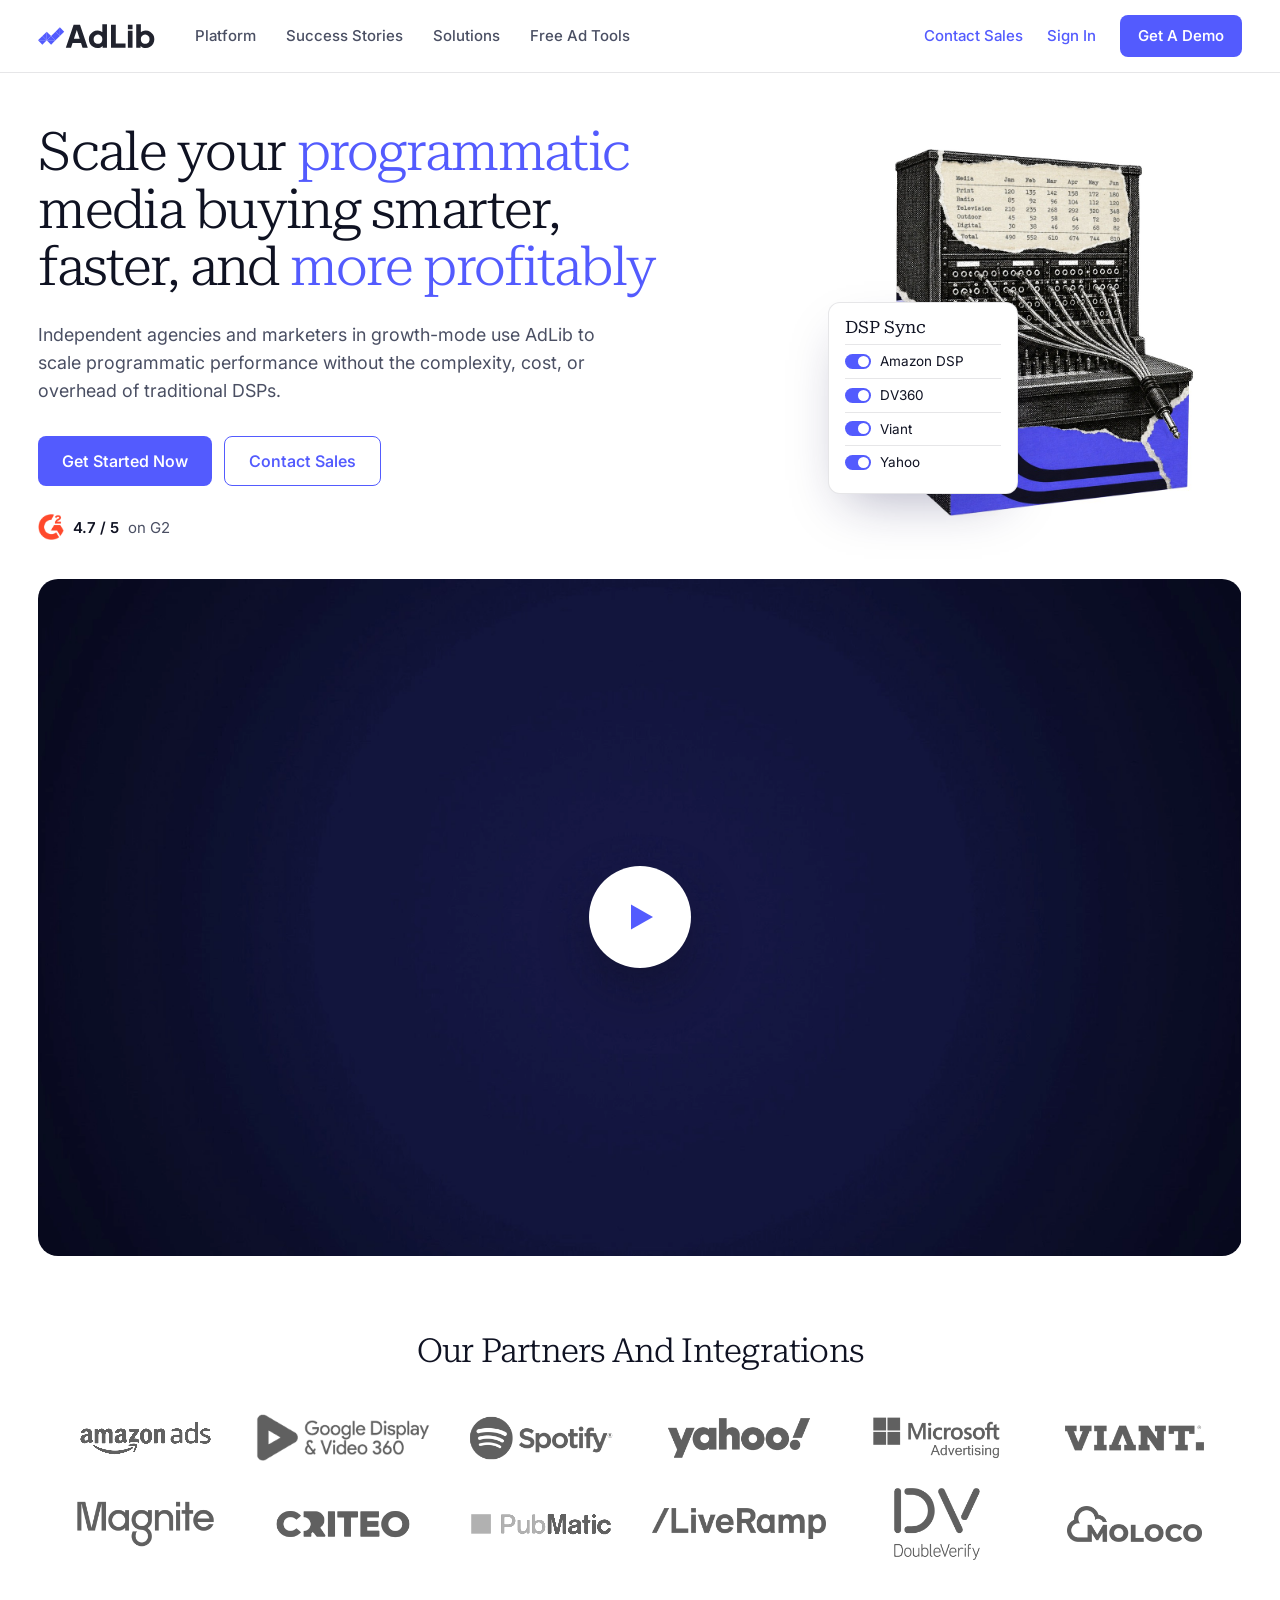
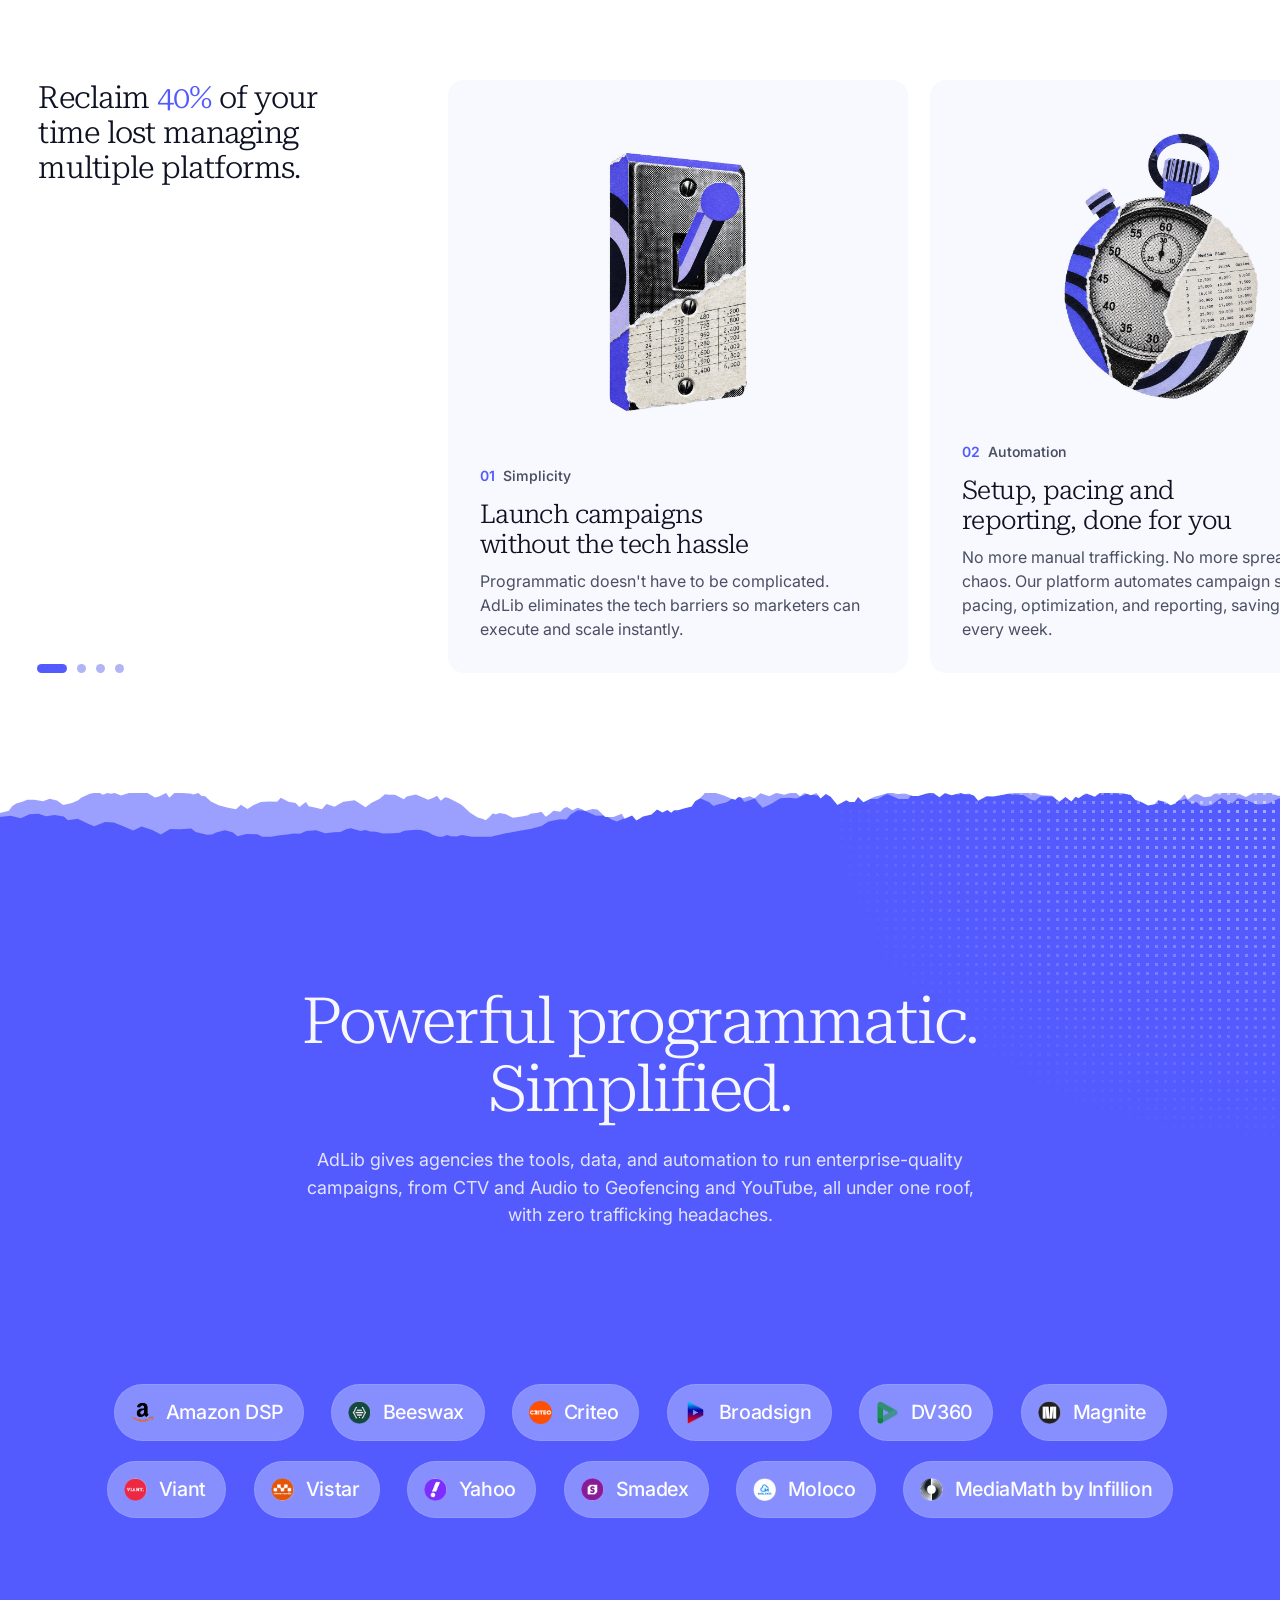
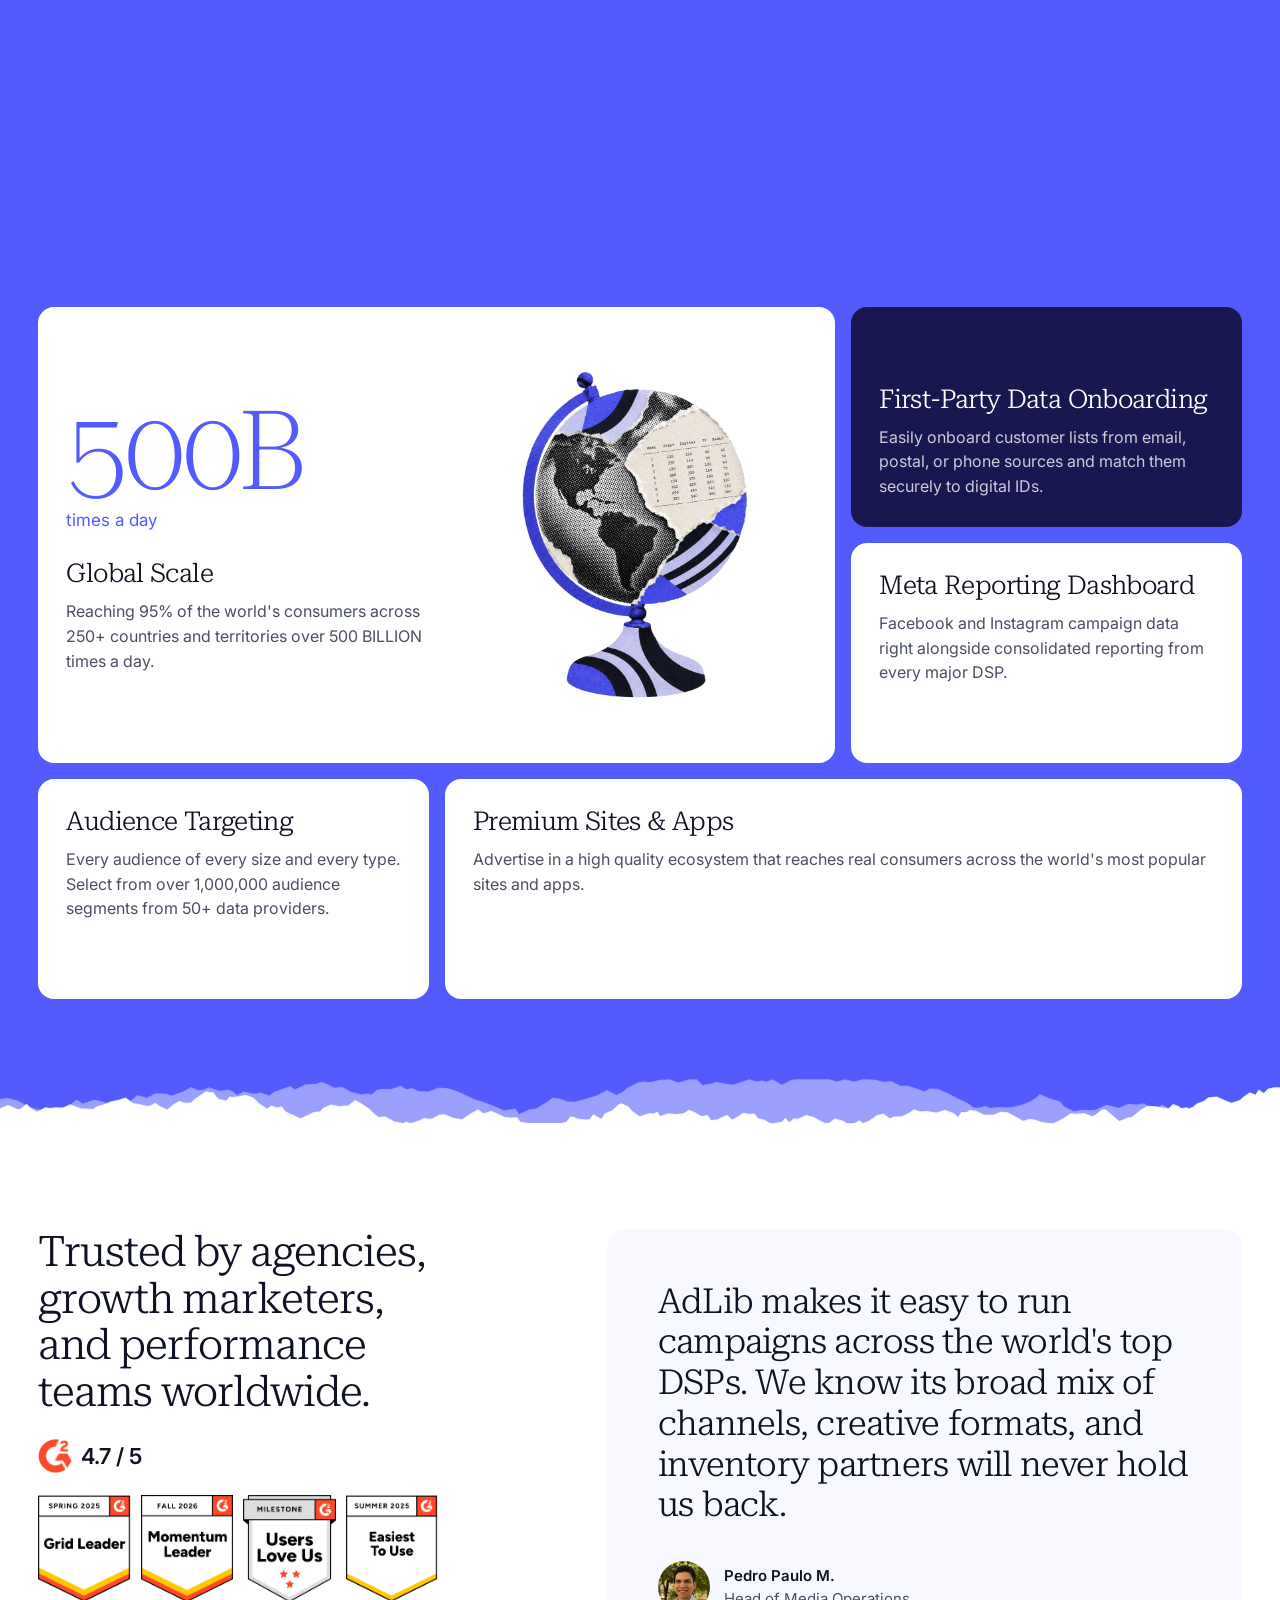
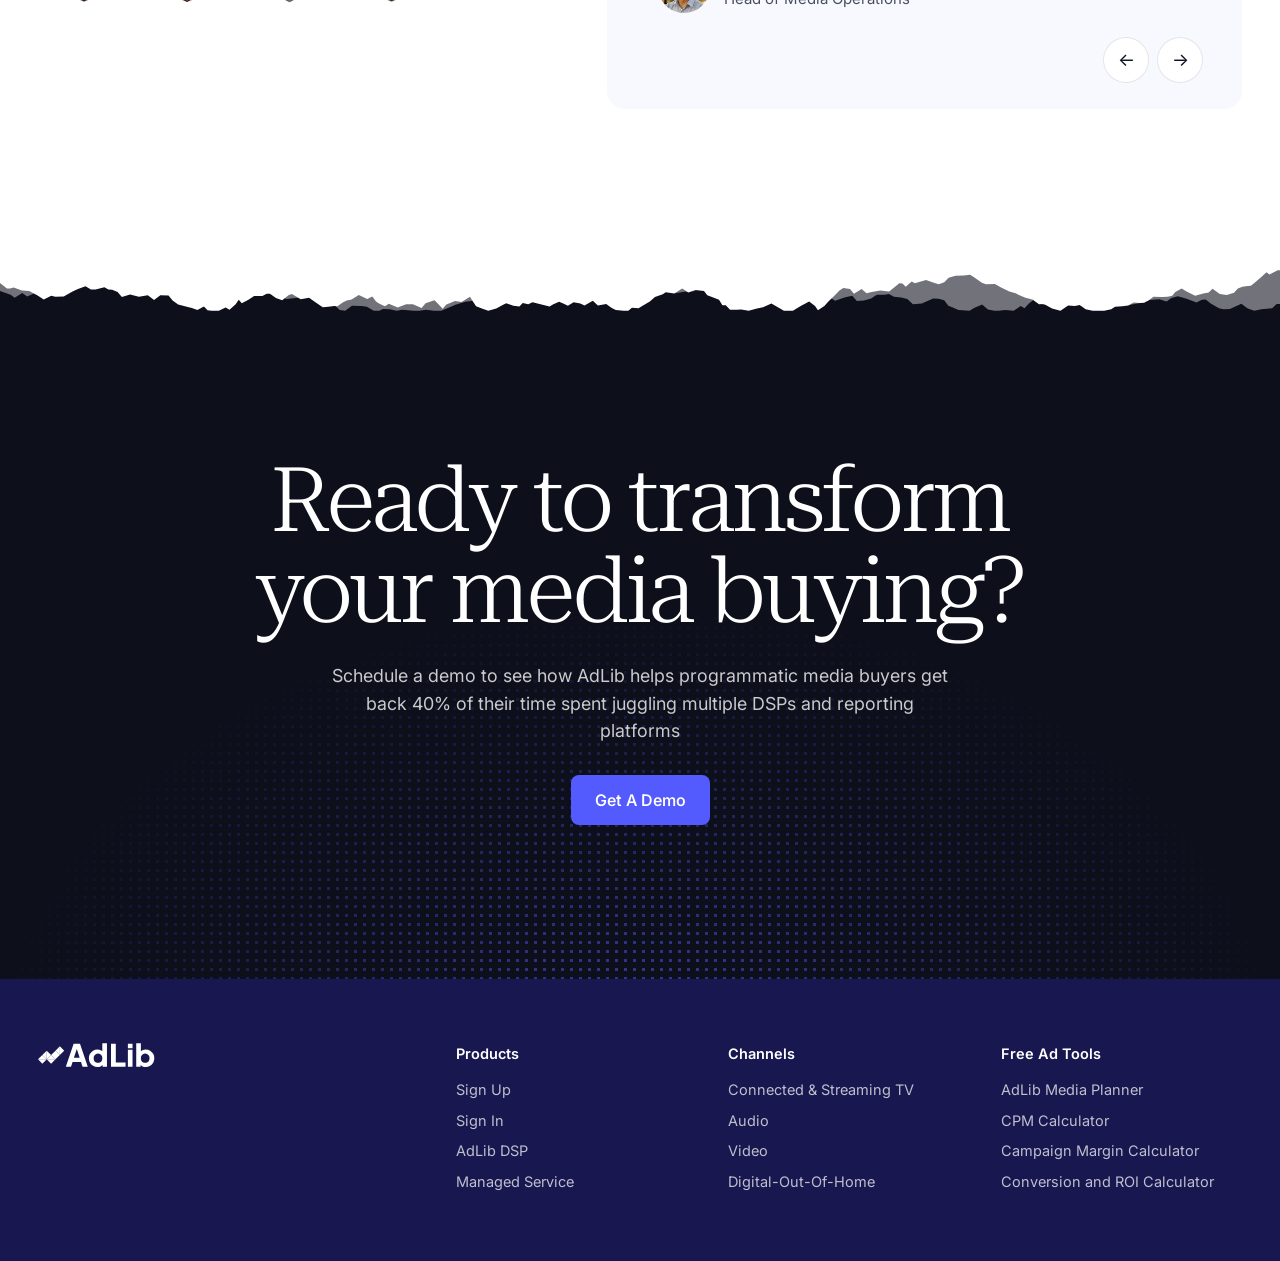
==== index.html @ 36d9513a "Remove the navy Why AdLib section Its four points (Simplicity, Automation, Premium Inventory, Growth" ====
<!doctype html>
<html lang="en">
<head>
<meta charset="utf-8">
<meta name="viewport" content="width=device-width, initial-scale=1">
<meta name="robots" content="noindex">
<title>AdLib | Scale your programmatic media buying</title>
<meta name="description" content="Independent agencies and marketers in growth-mode use AdLib to scale programmatic performance without the complexity, cost, or overhead of traditional DSPs.">
<link rel="icon" href="data:image/svg+xml,%3Csvg xmlns='http://www.w3.org/2000/svg' viewBox='0 0 32 32'%3E%3Crect width='32' height='32' rx='8' fill='%23535BFE'/%3E%3Cpath d='M8 21l6-6 3 3 7-8' fill='none' stroke='white' stroke-width='3' stroke-linecap='round' stroke-linejoin='round'/%3E%3C/svg%3E">
<link rel="preconnect" href="https://fonts.googleapis.com">
<link rel="preconnect" href="https://fonts.gstatic.com" crossorigin>
<link href="https://fonts.googleapis.com/css2?family=Inter:opsz,wght@14..32,100..900&family=Roboto+Serif:opsz,wght@8..144,100..900&display=swap" rel="stylesheet">
<link rel="stylesheet" href="styles.css?v=12">
<script>document.documentElement.classList.add('js')</script>
</head>
<body>

<header class="nav" id="top">
  <div class="nav__in">
    <a class="nav__logo" href="#top" aria-label="AdLib home"><img src="assets/logo.svg" alt="AdLib" width="126" height="26"></a>
    <nav class="nav__links" id="navLinks" aria-label="Primary">
      <a href="#platform">Platform</a>
      <a href="#success">Success Stories</a>
      <a href="https://getadlib.com/connected-streaming-tv/">Solutions</a>
      <a href="https://getadlib.com/cpm-calculator/">Free Ad Tools</a>
      <a class="nav__only-m" href="http://app2.adlibdsp.com/">Sign In</a>
    </nav>
    <div class="nav__cta">
      <a class="nav__text" href="https://getadlib.com/contact/">Contact Sales</a>
      <a class="nav__text" href="http://app2.adlibdsp.com/">Sign In</a>
      <a class="btn btn--purple btn--sm" href="https://getadlib.com/demo/">Get A Demo</a>
      <button class="nav__burger" id="burger" aria-label="Menu" aria-expanded="false" aria-controls="navLinks"><i></i><i></i></button>
    </div>
  </div>
</header>

<main>

<!-- HERO -->
<section class="hero">
  <div class="hero__in">
    <div class="hero__copy">
      <h1>Scale your <span class="hl">programmatic</span> media buying smarter, faster, and <span class="hl">more profitably</span></h1>
      <p class="lede">Independent agencies and marketers in growth-mode use AdLib to scale programmatic performance without the complexity, cost, or overhead of traditional DSPs.</p>
      <div class="actions">
        <a class="btn btn--purple" href="https://getadlib.com/sign-up/">Get Started Now</a>
        <a class="btn btn--line" href="https://getadlib.com/contact/">Contact Sales</a>
      </div>
      <div class="rated"><img src="assets/badges/g2-logo-png_seeklogo-407782-1.png" alt="G2" width="26" height="26"><strong>4.7 / 5</strong><span>on G2</span></div>
    </div>
    <div class="hero__art">
      <img class="object" src="assets/objects/switchboard.jpg" alt="A vintage telephone switchboard whose many cords gather into one plug, printed in halftone and collaged with torn paper and purple shapes" width="1024" height="1024">
      <aside class="float float--sync" aria-hidden="true">
        <header>DSP Sync</header>
        <div><i></i>Amazon DSP</div>
        <div><i></i>DV360</div>
        <div><i></i>Viant</div>
        <div><i></i>Yahoo</div>
      </aside>
    </div>
  </div>
</section>

<!-- FILM -->
<section class="film">
  <div class="film__frame" id="film">
    <video id="filmVideo" playsinline preload="none" poster="assets/poster.webp">
      <source src="https://getadlib.com/wp-content/uploads/2026/11/adlib-showreel-48s-matilda-1.mp4" type="video/mp4">
    </video>
    <button class="film__play" id="filmPlay" type="button" aria-label="Play the AdLib showreel with sound">
      <span><svg width="22" height="26" viewBox="0 0 14 16" aria-hidden="true"><path d="M0 0l14 8-14 8z" fill="currentColor"/></svg></span>
    </button>
  </div>
</section>

<!-- PARTNERS -->
<section class="partners reveal">
  <h2 class="h-sm">Our Partners And Integrations</h2>
  <div class="partners__row">
    <img class="solid-bg" src="assets/marks/m13.png" alt="Amazon Ads" loading="lazy">
    <img src="assets/marks/m23.webp" alt="Display &amp; Video 360" loading="lazy">
    <img src="assets/marks/m25.png" alt="Spotify" loading="lazy">
    <img src="assets/marks/m28.png" alt="Yahoo" loading="lazy">
    <img src="assets/marks/m18.png" alt="Microsoft Advertising" loading="lazy">
    <img src="assets/marks/m21.png" alt="Viant" loading="lazy">
    <img src="assets/marks/m17.png" alt="Magnite" loading="lazy">
    <img src="assets/marks/m22.png" alt="Criteo" loading="lazy">
    <img class="solid-bg" src="assets/marks/m19.png" alt="PubMatic" loading="lazy">
    <img src="assets/marks/m16.png" alt="LiveRamp" loading="lazy">
    <img src="assets/marks/m15.png" alt="DoubleVerify" loading="lazy">
    <img src="assets/marks/m24.png" alt="Moloco" loading="lazy">
  </div>
</section>

<!-- CARDS -->
<section class="reclaim">
  <div class="reclaim__in">
    <div class="reclaim__head reveal">
      <h2>Reclaim <span class="hl">40%</span> of your time lost managing multiple platforms.</h2>
    </div>
    <!-- AdLib's four qualities, in the original order, with the original copy under plainer titles -->
    <div class="rail reveal" id="rail" tabindex="0" role="group" aria-label="Simplicity, Automation, Premium Inventory and Growth Partnership">
      <article class="tile">
        <div class="tile__art"><img class="object" src="assets/objects/lightswitch.jpg?v=12" alt="A vintage light switch printed in halftone, with a purple paper toggle and a torn media plan" loading="lazy" draggable="false" width="1024" height="1024"></div>
        <span class="tile__tag"><b>01</b>Simplicity</span>
        <h3>Launch campaigns without the tech hassle</h3>
        <p>Programmatic doesn't have to be complicated. AdLib eliminates the tech barriers so marketers can execute and scale instantly.</p>
      </article>
      <article class="tile">
        <div class="tile__art"><img class="object" src="assets/objects/stopwatch.jpg" alt="An antique stopwatch printed in halftone, collaged with torn paper and purple shapes" loading="lazy" draggable="false" width="1024" height="1024"></div>
        <span class="tile__tag"><b>02</b>Automation</span>
        <h3>Setup, pacing and reporting, done for you</h3>
        <p>No more manual trafficking. No more spreadsheet chaos. Our platform automates campaign setup, pacing, optimization, and reporting, saving hours every week.</p>
      </article>
      <article class="tile">
        <div class="tile__art"><img class="object" src="assets/objects/tv.jpg" alt="A vintage television printed in halftone with a torn media plan on its screen" loading="lazy" draggable="false" width="1024" height="1024"></div>
        <span class="tile__tag"><b>03</b>Premium Inventory</span>
        <h3>Your ads on Netflix, YouTube TV and Spotify</h3>
        <p>Access top-tier supply, including Netflix, YouTubeTV, Spotify, Amazon Prime, Paramount+, and curated PMPs, without enterprise minimums. Always-on brand, privacy, &amp; fraud protection from Integral Ad Science, Double Verify, Peer39, and Jounce.</p>
      </article>
      <article class="tile">
        <div class="tile__art"><img class="object" src="assets/objects/megaphone.jpg" alt="A vintage megaphone printed in halftone, with a torn media plan across its cone" loading="lazy" draggable="false" width="1024" height="1024"></div>
        <span class="tile__tag"><b>04</b>Growth Partnership</span>
        <h3>A team that helps you grow</h3>
        <p>We're not just a platform, we're your growth partner. Our team helps you win new business, expand budgets, and deliver measurable ROI that keeps clients coming back.</p>
      </article>
    </div>
    <div class="dots" id="railDots" role="group" aria-label="Choose a card">
      <button type="button" class="on" aria-label="Simplicity"><i></i></button>
      <button type="button" aria-label="Automation"><i></i></button>
      <button type="button" aria-label="Premium Inventory"><i></i></button>
      <button type="button" aria-label="Growth Partnership"><i></i></button>
    </div>
  </div>
</section>

<!-- PLATFORM -->
<section class="platform" id="platform">
  <div class="torn" data-fill="#fff" aria-hidden="true"></div>
  <div class="halftone halftone--tr" aria-hidden="true"></div>
  <div class="fall" id="fall">
    <div class="fall__stage">
      <div class="platform__head">
        <h2>Powerful programmatic. Simplified.</h2>
        <p>AdLib gives agencies the tools, data, and automation to run enterprise-quality campaigns, from CTV and Audio to Geofencing and YouTube, all under one roof, with zero trafficking headaches.</p>
      </div>
      <div class="dsps" id="dsps">
        <div class="dsps__row">
          <span class="dsp"><img src="assets/marks/m01.png" alt="">Amazon DSP</span>
          <span class="dsp"><img src="assets/marks/m02.png" alt="">Beeswax</span>
          <span class="dsp"><img src="assets/marks/m04.png?v=12" alt="">Criteo</span>
          <span class="dsp"><img src="assets/marks/m03.png" alt="">Broadsign</span>
          <span class="dsp"><img src="assets/marks/m05.png" alt="">DV360</span>
          <span class="dsp"><img src="assets/marks/m06.png" alt="">Magnite</span>
        </div>
        <div class="dsps__row">
          <span class="dsp"><img src="assets/marks/m10.png" alt="">Viant</span>
          <span class="dsp"><img src="assets/marks/m11.png" alt="">Vistar</span>
          <span class="dsp"><img src="assets/marks/m12.png" alt="">Yahoo</span>
          <span class="dsp"><img src="assets/marks/m09.png" alt="">Smadex</span>
          <span class="dsp"><img src="assets/marks/m08.png" alt="">Moloco</span>
          <span class="dsp"><img src="assets/marks/m07.png" alt="">MediaMath by Infillion</span>
        </div>
      </div>    </div>
  </div>

  <div class="pin" id="pin">
    <div class="pin__stage">
      <ol class="pin__list" id="pinList">
        <li class="on"><button type="button">Unified Self-Service Buying Platform</button></li>
        <li><button type="button">Managed Service Buying</button></li>
        <li><button type="button">Programmatic APIs</button></li>
        <li><button type="button">White Labeled DSP</button></li>
        <li><button type="button">Automated Client Billing</button></li>
        <li><button type="button">Infinitely Customizable</button></li>
      </ol>

      <div class="pin__visual" id="pinVisual">
        <figure class="vis vis--pad on">
          <div class="uicard">
            <img class="object" src="assets/objects/shield-cut.webp" alt="An antique shield printed in halftone, with purple paper shapes and a torn media plan" width="1024" height="1024">
          </div>
        </figure>
        <figure class="vis vis--pad">
          <div class="uicard">
            <img class="object" src="assets/objects/radio-cut.webp" alt="A vintage tabletop radio printed in halftone, with purple paper knobs and a torn media plan" loading="lazy" width="1024" height="1024">
            <div class="chips"><span>Placement</span><span>Trafficking</span><span>Bidding</span><span>Optimization</span></div>
          </div>
        </figure>
        <figure class="vis vis--pad">
          <div class="uicard">
            <img class="object" src="assets/objects/typewriter-cut.webp" alt="A vintage typewriter printed in halftone, with purple paper panels and a sheet of typed numbers" loading="lazy" width="1024" height="1024">
          </div>
        </figure>
        <figure class="vis vis--pad">
          <div class="uicard" id="brand">
            <div class="object boards" id="boards">
              <img class="on" src="assets/objects/billboard-cut.webp" alt="A vintage billboard printed in halftone, its face pasted over with bold brand-coloured paper" loading="lazy" width="1024" height="1024">
              <img src="assets/objects/billboard-coral-cut.webp" alt="" loading="lazy" width="1024" height="1024">
              <img src="assets/objects/billboard-green-cut.webp" alt="" loading="lazy" width="1024" height="1024">
            </div>
            <div class="brandpick">
              <b>Your Brand</b>
              <div class="swatches" id="swatches" role="group" aria-label="Preview a brand colour">
                <button type="button" style="--c:#535BFE" class="on" aria-label="Purple"></button>
                <button type="button" style="--c:#E5533D" aria-label="Coral"></button>
                <button type="button" style="--c:#0E8A6A" aria-label="Green"></button>
              </div>
            </div>
          </div>
        </figure>
        <figure class="vis vis--pad">
          <div class="uicard">
            <img class="object" src="assets/objects/safe-cut.webp" alt="A vintage bank safe printed in halftone, with a purple dial and a torn invoice across its door" loading="lazy" width="1024" height="1024">
            <div class="chips"><span>Daily</span><span>Weekly</span><span>Monthly</span><i></i><span>Credit card</span><span>Wire transfer</span><span>ACH</span></div>
          </div>
        </figure>
        <figure class="vis vis--pad">
          <div class="uicard">
            <img class="object" src="assets/objects/wrench-cut.webp" alt="A vintage adjustable wrench printed in halftone, with a purple paper screw and striped handle" loading="lazy" width="1024" height="1024">
          </div>
        </figure>
      </div>

      <div class="pin__text" id="pinText" aria-live="polite">
        <p class="on">An easy to use DSP-agnostic platform where campaigns launch in minutes across every channel, screen type, and stage of the funnel. 20+ premium Demand Side Platforms and Retail Media Networks.</p>
        <p>Fully managed trafficking &amp; optimization allows your team to focus on core business functions rather than the complexities of ad placement, bidding, and optimization.</p>
        <p>Build your own applications, workflows, and products on top of the AdLib platform. We build our APIs first, and the rest of our platform is built on top.</p>
        <p>Instantly launch your own branded programmatic offering without investing in development or specialized resources for support and campaign management.</p>
        <p>Improve cash flow and reduce the risk of nonpayment by automatically invoicing and collecting payments on a daily, weekly, or monthly basis via credit card, wire transfer, or ACH payment.</p>
        <p>Reduce setup time with customized workflows and automated ad operations at a massive scale.</p>
      </div>
    </div>
  </div>

  <div class="more">
    <article class="more__wide reveal">
      <div>
        <div class="more__num"><strong>500B</strong><span>times a day</span></div>
        <h3>Global Scale</h3>
        <p>Reaching 95% of the world's consumers across 250+ countries and territories over 500 BILLION times a day.</p>
      </div>
      <img class="object" src="assets/objects/globe.jpg" alt="A vintage desk globe printed in halftone, with a torn media plan and purple paper stand" loading="lazy" width="1024" height="1024">
    </article>
    <article class="more__dark reveal"><h3>First-Party Data Onboarding</h3><p>Easily onboard customer lists from email, postal, or phone sources and match them securely to digital IDs.</p></article>
    <article class="reveal"><h3>Meta Reporting Dashboard</h3><p>Facebook and Instagram campaign data right alongside consolidated reporting from every major DSP.</p></article>
    <article class="reveal"><h3>Audience Targeting</h3><p>Every audience of every size and every type. Select from over 1,000,000 audience segments from 50+ data providers.</p></article>
    <article class="more__span2 reveal"><h3>Premium Sites &amp; Apps</h3><p>Advertise in a high quality ecosystem that reaches real consumers across the world's most popular sites and apps.</p></article>
  </div>
</section>

<!-- PROOF -->
<section class="proof" id="success">
  <div class="torn torn--flip" data-fill="#fff" aria-hidden="true"></div>
  <div class="proof__in">
    <div class="proof__head reveal">
      <h2>Trusted by agencies, growth marketers, and performance teams worldwide.</h2>
      <div class="rated rated--lg"><img src="assets/badges/g2-logo-png_seeklogo-407782-1.png" alt="G2" width="34" height="34" loading="lazy"><strong>4.7 / 5</strong></div>
      <div class="medals">
        <img src="assets/badges/grid-leader-spring-2025.png" alt="G2 Grid Leader" loading="lazy">
        <img src="assets/badges/momentum-leader-fall-2026.png" alt="G2 Momentum Leader" loading="lazy">
        <img src="assets/badges/users-love-us.png" alt="G2 Users Love Us" loading="lazy">
        <img src="assets/badges/easiet-to-use-summer-2025.png" alt="G2 Easiest To Use" loading="lazy">
      </div>
    </div>
    <div class="quotes reveal" id="quotes">
      <figure class="on">
        <blockquote>AdLib makes it easy to run campaigns across the world's top DSPs. We know its broad mix of channels, creative formats, and inventory partners will never hold us back.</blockquote>
        <figcaption><img src="assets/people/pedro.jpg" alt="" width="52" height="52" loading="lazy"><span><b>Pedro Paulo M.</b>Head of Media Operations</span></figcaption>
      </figure>
      <figure>
        <blockquote>Having access to a diverse range of programmatic offerings across leading DSPs and SSPs&hellip; has consistently proven to be a highly effective strategy.</blockquote>
        <figcaption><img src="assets/people/gian.jpg" alt="" width="52" height="52" loading="lazy"><span><b>Gian A.</b>Senior Director</span></figcaption>
      </figure>
      <div class="quotes__nav">
        <button type="button" id="qPrev" aria-label="Previous quote">←</button>
        <button type="button" id="qNext" aria-label="Next quote">→</button>
      </div>
    </div>
  </div>
</section>

<!-- CTA -->
<section class="cta">
  <div class="torn" data-fill="#fff" aria-hidden="true"></div>
  <div class="halftone halftone--c" aria-hidden="true"></div>
  <div class="cta__in reveal">
    <h2>Ready to transform your media buying?</h2>
    <p>Schedule a demo to see how AdLib helps programmatic media buyers get back 40% of their time spent juggling multiple DSPs and reporting platforms</p>
    <a class="btn btn--purple" href="https://getadlib.com/demo/">Get A Demo</a>
  </div>
</section>

</main>

<footer class="foot">
  <div class="foot__in">
    <div class="foot__brand"><img src="assets/logo-white.svg" alt="AdLib" width="126" height="26"></div>
    <div class="foot__col"><h4>Products</h4>
      <a href="https://getadlib.com/sign-up/">Sign Up</a>
      <a href="http://app2.adlibdsp.com/">Sign In</a>
      <a href="https://getadlib.com/adlib-dsp/">AdLib DSP</a>
      <a href="https://getadlib.com/managed-service/">Managed Service</a>
    </div>
    <div class="foot__col"><h4>Channels</h4>
      <a href="https://getadlib.com/connected-streaming-tv/">Connected &amp; Streaming TV</a>
      <a href="https://getadlib.com/audio-advertising/">Audio</a>
      <a href="https://getadlib.com/video-advertising/">Video</a>
      <a href="https://getadlib.com/digital-out-of-home/">Digital-Out-Of-Home</a>
    </div>
    <div class="foot__col"><h4>Free Ad Tools</h4>
      <a href="https://adlibplanner.com/">AdLib Media Planner</a>
      <a href="https://getadlib.com/cpm-calculator/">CPM Calculator</a>
      <a href="https://getadlib.com/campaign-margin-calculator/">Campaign Margin Calculator</a>
      <a href="https://getadlib.com/conversion-calculator/">Conversion and ROI Calculator</a>
    </div>
  </div>
</footer>

<script src="app.js?v=12"></script>
</body>
</html>
---- styles.css ----
/* AdLib's original palette, sampled from getadlib.com */
:root{
  --white:#fff; --tint:#F8F9FE;
  --purple:#535BFE; --purple-dark:#434AE6; --lilac:#D1D1F5; --lilac-2:#B0B5F4;
  --night:#0D0F1A; --navy:#19174F;
  --ink:#0F1222; --ink-2:#4A4F63; --ink-3:#7E8296;
  --line:rgba(15,18,34,.1);
  --serif:"Roboto Serif",Georgia,serif;
  --sans:"Inter",-apple-system,BlinkMacSystemFont,"Segoe UI",sans-serif;
  --glide:cubic-bezier(.22,1,.36,1);
  --gutter:clamp(16px,3vw,40px);
  --max:1360px;
}
*,*::before,*::after{box-sizing:border-box;font-style:normal}
html{scroll-behavior:smooth;scroll-padding-top:90px;-webkit-text-size-adjust:100%}
body{margin:0;background:var(--white);color:var(--ink);font:400 17px/1.55 var(--sans);-webkit-font-smoothing:antialiased;overflow-x:clip}
img{max-width:100%;display:block}
a{color:inherit;text-decoration:none}
button{font:inherit;color:inherit;background:none;border:0;padding:0;cursor:pointer}
ul,ol{list-style:none;margin:0;padding:0}
h1,h2,h3,p,figure,blockquote{margin:0}
h1,h2,h3{font-family:var(--serif);font-weight:300;letter-spacing:-.024em;text-wrap:balance}
.hl{color:var(--purple)}
.tile .object{mix-blend-mode:multiply}
:focus-visible{outline:2px solid var(--purple);outline-offset:3px;border-radius:4px}

.btn{display:inline-flex;align-items:center;justify-content:center;height:50px;padding:0 24px;border-radius:8px;font-weight:550;font-size:16px;white-space:nowrap;transition:background-color .25s,color .25s,border-color .25s}
.btn--sm{height:42px;padding:0 18px;font-size:15px}
.btn--purple{background:var(--purple);color:#fff}.btn--purple:hover{background:var(--purple-dark)}
.btn--line{border:1px solid var(--purple);color:var(--purple)}.btn--line:hover{background:var(--tint)}

/* Nav */
.nav{position:sticky;top:0;z-index:40;background:#fff;border-bottom:1px solid var(--line)}
.nav__in{max-width:var(--max);margin:auto;height:72px;padding:0 var(--gutter);display:flex;align-items:center;gap:40px}
.nav__logo img{height:24px;width:auto}
.nav__links{display:flex;gap:30px;font-size:15px;font-weight:500;margin-right:auto}
.nav__links a{color:var(--ink-2);transition:color .2s}.nav__links a:hover{color:var(--purple)}
.nav__only-m{display:none}
.nav__cta{display:flex;align-items:center;gap:24px;font-size:15px;font-weight:500}
.nav__text{color:var(--purple)}
.nav__burger{display:none;width:40px;height:40px;position:relative}
.nav__burger i{position:absolute;left:10px;right:10px;height:1.5px;background:var(--ink);transition:transform .3s var(--glide)}
.nav__burger i:first-child{top:16px}.nav__burger i:last-child{top:23px}
.nav__burger[aria-expanded=true] i:first-child{transform:translateY(3.5px) rotate(45deg)}
.nav__burger[aria-expanded=true] i:last-child{transform:translateY(-3.5px) rotate(-45deg)}

/* Hero */
.hero__in{display:grid;grid-template-columns:minmax(0,1.5fr) minmax(0,.8fr);align-items:center;gap:clamp(16px,3vw,48px);max-width:var(--max);margin:auto;padding:clamp(28px,4vw,56px) var(--gutter) clamp(24px,3vw,40px)}
h1{font-size:clamp(34px,4.17vw,60px);line-height:1.08;letter-spacing:-.032em;text-wrap:balance}
.lede{max-width:600px;margin-top:24px;font-size:clamp(17px,1.4vw,20px);color:var(--ink-2)}
.actions{display:flex;flex-wrap:wrap;gap:12px;margin-top:32px}
.rated{display:flex;align-items:center;gap:9px;margin-top:28px;font-size:15px;color:var(--ink-2)}
.rated strong{color:var(--ink);font-weight:600}
.hero__art{position:relative}
.hero__art .object{width:100%;height:auto}
.float{position:absolute;background:#fff;border:1px solid var(--line);border-radius:12px;box-shadow:0 22px 50px -18px rgba(25,23,79,.34)}
.float--sync{left:-2%;bottom:10%;width:190px;padding:14px 16px;font-size:13.5px}
.float--sync header{font:400 17px/1.2 var(--serif);margin-bottom:6px}
.float--sync div{display:flex;align-items:center;gap:9px;padding:6px 0;border-top:1px solid var(--line)}
.float--sync i{position:relative;width:26px;height:15px;border-radius:9px;background:var(--purple)}
.float--sync i::after{content:"";position:absolute;right:2px;top:2px;width:11px;height:11px;border-radius:50%;background:#fff}

/* Film */
.film{max-width:var(--max);margin:auto;padding:0 var(--gutter)}
.film__frame{position:relative;aspect-ratio:16/9;border-radius:20px;overflow:hidden;background:var(--night)}
.film__frame video{display:block;width:100%;height:100%;object-fit:cover}
.film__play{position:absolute;inset:0;display:grid;place-items:center;color:var(--purple)}
.film__play span{display:grid;place-items:center;width:clamp(68px,8vw,104px);height:clamp(68px,8vw,104px);padding-left:5px;border-radius:50%;background:#fff;box-shadow:0 20px 50px rgba(13,15,26,.45);transition:transform .4s var(--glide)}
.film__play:hover span{transform:scale(1.07)}
.film.playing .film__play{display:none}

/* Partners */
.h-sm{font-size:clamp(26px,2.6vw,38px);line-height:1.15;text-align:center}
.partners{max-width:1240px;margin:auto;padding:clamp(52px,6vw,88px) var(--gutter) clamp(32px,4vw,56px)}
.partners__row{display:grid;grid-template-columns:repeat(6,1fr);gap:4px 24px;margin-top:26px}
.partners__row img{width:100%;height:82px;object-fit:contain;filter:brightness(0);opacity:.62}
.partners__row img.solid-bg{filter:grayscale(1) brightness(.72) contrast(5);mix-blend-mode:multiply}

/* Object cards */
/* The text holds 35% of the frame and the cards run off its right edge */
.reclaim{padding:clamp(40px,5vw,72px) 0 clamp(80px,9vw,130px)}
.reclaim__in{display:grid;grid-template-columns:calc(min(100vw,var(--max))*.35 - var(--gutter)) minmax(0,1fr);grid-template-rows:1fr auto;padding-left:calc(max(0px,(100vw - var(--max))/2) + var(--gutter))}
.reclaim__head{grid-area:1/1;display:flex;flex-direction:column;justify-content:space-between;gap:32px;padding-right:clamp(24px,3.5vw,56px)}
.reclaim__head h2{font-size:clamp(25px,2.4vw,36px);line-height:1.14;text-wrap:balance}
.reclaim__head p{max-width:380px;color:var(--ink-2);font-size:17px}
.rail{grid-area:1/2/3/3;display:flex;gap:clamp(16px,1.7vw,28px);padding-right:var(--gutter);overflow-x:auto;scroll-snap-type:x mandatory;scroll-padding-right:var(--gutter);scrollbar-width:none;-webkit-mask-image:linear-gradient(90deg,transparent 0,#000 var(--fade,0px));mask-image:linear-gradient(90deg,transparent 0,#000 var(--fade,0px))}
.rail::-webkit-scrollbar{display:none}
.rail.free{scroll-snap-type:none}
.rail.dragging{cursor:grabbing;user-select:none;-webkit-user-select:none}
@media (hover:hover){.rail{cursor:grab}}
.tile{flex:0 0 58%;scroll-snap-align:start;display:flex;flex-direction:column;padding:32px;background:var(--tint);border-radius:16px;overflow:hidden;min-height:clamp(480px,40vw,620px)}
.tile:last-child{scroll-snap-align:end}
.tile__art{flex:1;display:grid;place-items:center;padding:6px 0 18px}
.tile__art img{width:100%;max-width:clamp(230px,22vw,330px);height:auto}
.tile__tag{display:inline-flex;gap:8px;margin-bottom:12px;font-size:14px;font-weight:550;color:var(--ink-2)}
.tile__tag b{font-weight:600;color:var(--purple)}
.tile h3{font-size:26px;line-height:1.16;margin-bottom:10px}
.tile p{color:var(--ink-2);font-size:16px;line-height:1.5}
.dots{grid-area:2/1;display:flex;align-items:center;margin:14px 0 -18px -6px}
.dots button{padding:18px 5px}
.dots i{display:block;width:9px;height:9px;border-radius:9px;background:var(--lilac-2);transition:width .4s var(--glide),background-color .3s}
.dots .on i{width:30px;background:var(--purple)}

/* Halftone dot texture, the same screen as the objects */
.halftone{position:absolute;inset:0;pointer-events:none;background-image:radial-gradient(circle,rgba(255,255,255,.5) 1.6px,transparent 2px);background-size:9px 9px;-webkit-mask-image:radial-gradient(90% 70% at 100% 0,#000 0,transparent 72%);mask-image:radial-gradient(90% 70% at 100% 0,#000 0,transparent 72%)}
.halftone--tr{-webkit-mask-image:radial-gradient(46% 460px at 100% 0,#000 0,transparent 78%);mask-image:radial-gradient(46% 460px at 100% 0,#000 0,transparent 78%)}
.halftone--c{background-image:radial-gradient(circle,rgba(83,91,254,.62) 1.6px,transparent 2px);-webkit-mask-image:radial-gradient(70% 90% at 50% 112%,#000 0,transparent 74%);mask-image:radial-gradient(70% 90% at 50% 112%,#000 0,transparent 74%)}

/* Torn paper edge */
.torn{position:absolute;top:-1px;left:0;right:0;height:clamp(30px,4vw,58px);z-index:2;pointer-events:none}
.torn--flip{top:auto;bottom:100%;transform:scaleY(-1);margin-bottom:-1px}
.torn svg{display:block;width:100%;height:100%}

/* Platform, on AdLib's purple */
.platform{--stage:max(620px,calc(100vh - 72px));--lead:300vh;position:relative;background:var(--purple);color:#fff;padding:clamp(30px,4vw,58px) var(--gutter) clamp(90px,10vw,150px)}
.platform__head{position:relative;max-width:820px;margin:0 auto;text-align:center}
.platform h2{font-size:clamp(38px,5vw,74px);line-height:1.06;letter-spacing:-.03em}
.platform__head p{max-width:680px;margin:22px auto 0;color:rgba(255,255,255,.88);font-size:clamp(17px,1.4vw,19px)}

/* DSP chips, spaced from the Figma frame (1309 wide) and scaled down with the screen */
.fall{position:relative;height:calc(var(--stage) + var(--lead))}
.fall__stage{position:sticky;top:72px;height:var(--stage);display:flex;flex-direction:column;align-items:center;justify-content:center;gap:clamp(72px,17vh,180px);overflow:hidden;margin:0 calc(var(--gutter)*-1);padding:0 var(--gutter)}
.dsps{--u:min(1px,calc(100vw/1309));position:relative;display:grid;gap:calc(var(--u)*20.5);justify-items:center}
.dsps__row{display:flex;gap:calc(var(--u)*28)}
/* Logo side sits tighter than the text side: 16 left, 20 right */
.dsp{display:flex;align-items:center;gap:calc(var(--u)*12);padding:calc(var(--u)*16) calc(var(--u)*20) calc(var(--u)*16) calc(var(--u)*16);background:rgba(215,219,255,.4);border:1.25px solid rgba(255,255,255,.1);border-radius:64px;color:#fff;font-size:calc(var(--u)*20);line-height:calc(var(--u)*24);font-weight:500;font-optical-sizing:none;letter-spacing:-.02em;white-space:nowrap;will-change:transform,opacity;transition:background-color .35s ease,color .35s ease}
.dsp img{width:calc(var(--u)*24);height:calc(var(--u)*24);object-fit:contain}
.dsp.lit{background:#fff;color:var(--ink)}
.dsps{z-index:1}

/* DSP Sync panel the chips line up in */
.sync{position:absolute;z-index:0;opacity:0;border-radius:22px;background:rgba(13,15,26,.14);border:1.25px solid rgba(255,255,255,.18);pointer-events:none;will-change:transform,opacity}
.sync header{display:flex;align-items:center;justify-content:space-between;height:52px;padding:0 18px}
.sync header img{height:17px;width:auto}
.sync header span{font-size:14px;color:rgba(255,255,255,.85)}
.sync .count{position:absolute;left:18px;bottom:16px;font-size:14px;color:rgba(255,255,255,.85);white-space:nowrap}
.sync .count b{font-weight:600;color:#fff}
.tg{position:absolute;left:0;top:0;width:48px;height:26px;border-radius:26px;background:rgba(255,255,255,.24);transition:background-color .3s ease}
.tg::after{content:"";position:absolute;left:3px;top:3px;width:20px;height:20px;border-radius:50%;background:#fff;transition:transform .35s var(--glide),background-color .3s ease}
.tg.on{background:#fff}
.tg.on::after{background:var(--purple);transform:translateX(22px)}

/* The steps pin to the same frame as the chips, so the two can overlap as one fades into the other */
.pin{position:relative;z-index:1;height:calc(var(--stage) + var(--lead) + 72vh * 6);margin-top:calc((var(--stage) + var(--lead))*-1)}
.pin__stage{position:sticky;top:72px;height:var(--stage);display:grid;grid-template-columns:1fr minmax(0,470px) 1fr;align-items:center;gap:clamp(24px,5vw,80px);max-width:var(--max);margin:auto}
.pin__list li{padding:14px 0}
.pin__list button{display:block;width:100%;text-align:left;font:300 clamp(21px,1.95vw,28px)/1.15 var(--serif);letter-spacing:-.02em;color:rgba(255,255,255,.42);transition:color .45s}
.pin__list li.on button{color:#fff}
.pin__visual{position:relative;height:min(78vh,620px)}
.vis{position:absolute;inset:0;margin:0;opacity:0;visibility:hidden;transform:translateY(26px);transition:opacity .5s ease,transform .7s var(--glide),visibility 0s .7s;color:var(--ink);pointer-events:none}
.vis.on{opacity:1;visibility:visible;transform:none;pointer-events:auto;transition-delay:0s}
.vis--pad{display:flex;align-items:center;color:#fff}
.pin__text{position:relative;min-height:190px}
.pin__text p{position:absolute;inset:0 0 auto;font-size:clamp(17px,1.35vw,19px);color:rgba(255,255,255,.92);opacity:0;transform:translateY(14px);transition:opacity .45s ease,transform .6s var(--glide)}
.pin__text p.on{opacity:1;transform:none}

.uicard{width:100%;display:flex;flex-direction:column;align-items:center;gap:16px}
.uicard .object{width:100%;max-width:min(470px,60vh);height:auto}
.chips{display:flex;flex-wrap:wrap;justify-content:center;gap:6px}
.chips span{padding:7px 12px;background:rgba(215,219,255,.4);border:1.25px solid rgba(255,255,255,.1);border-radius:99px;font-size:13.5px;color:#fff}
.chips i{flex-basis:100%}
.boards{position:relative;aspect-ratio:1}
.boards img{position:absolute;inset:0;width:100%;height:100%;opacity:0;transition:opacity .5s ease}
.boards img.on{opacity:1}
.brandpick{display:flex;align-items:center;gap:18px}
.brandpick b{font:400 21px/1 var(--serif);letter-spacing:-.01em}
.swatches{display:flex;gap:12px}
.swatches button{width:36px;height:36px;border-radius:50%;background:var(--c);border:2px solid #fff;transition:box-shadow .25s}
.swatches button.on{box-shadow:0 0 0 3px var(--purple),0 0 0 5px #fff}

.more{position:relative;display:grid;grid-template-columns:repeat(3,1fr);gap:16px;max-width:var(--max);margin:clamp(30px,4vw,60px) auto 0}
.more article{padding:28px;background:#fff;color:var(--ink);border-radius:16px;min-height:220px}
.more h3{font-size:26px;line-height:1.15;margin-bottom:10px}
.more p{color:var(--ink-2);font-size:16px}
.more article.more__span2{grid-column:span 2}
.more article.more__wide{grid-column:span 2;grid-row:span 2;display:grid;grid-template-columns:1fr minmax(0,340px);align-items:center;gap:24px;overflow:hidden}
.more__wide .object{width:100%;height:auto}
.more__num{margin-bottom:26px;color:var(--purple)}
.more__num strong{display:block;font:200 clamp(76px,8.6vw,128px)/1 var(--serif);letter-spacing:-.04em}
.more__num span{font-size:17px}
.more article.more__dark{display:flex;flex-direction:column;justify-content:flex-end;background:var(--navy);color:#fff}
.more article.more__dark p{color:rgba(255,255,255,.78)}

/* Why */

/* Proof */
.proof{position:relative;padding:clamp(70px,8vw,120px) var(--gutter) clamp(110px,12vw,170px)}
.proof__in{display:grid;grid-template-columns:.86fr 1.14fr;gap:clamp(36px,7vw,110px);max-width:var(--max);margin:auto}
.proof h2{font-size:clamp(32px,3.3vw,48px);line-height:1.1}
.rated--lg{font-size:22px;margin-top:24px}
.medals{display:grid;grid-template-columns:repeat(4,1fr);gap:10px;max-width:400px;margin-top:22px}
.medals img{width:100%;height:auto}
.quotes{position:relative;min-height:480px;background:var(--tint);border-radius:18px;padding:clamp(26px,4vw,56px)}
.quotes figure{position:absolute;inset:clamp(26px,4vw,56px);bottom:96px;opacity:0;transform:translateY(16px);transition:opacity .45s ease,transform .65s var(--glide);display:flex;flex-direction:column;justify-content:space-between;gap:20px}
.quotes figure.on{opacity:1;transform:none}
.quotes blockquote{font:300 clamp(25px,2.7vw,40px)/1.18 var(--serif);letter-spacing:-.022em}
.quotes figcaption{display:flex;align-items:center;gap:14px;font-size:15px;color:var(--ink-2)}
.quotes figcaption img{border-radius:50%;width:52px;height:52px;object-fit:cover}
.quotes figcaption b{display:block;color:var(--ink);font-weight:600}
.quotes__nav{position:absolute;right:clamp(20px,3vw,40px);bottom:26px;display:flex;gap:8px}
.quotes__nav button{width:46px;height:46px;border-radius:50%;background:#fff;border:1px solid var(--line);font-size:18px;transition:background-color .2s,color .2s}
.quotes__nav button:hover{background:var(--purple);color:#fff}

/* CTA, AdLib's near-black */
.cta{position:relative;background:var(--night);color:#fff;text-align:center;padding:clamp(130px,15vw,220px) var(--gutter) clamp(100px,12vw,180px);overflow:hidden}
.cta__in{position:relative}
.cta h2{font-size:clamp(44px,7vw,104px);line-height:1.02;letter-spacing:-.035em;max-width:1050px;margin:auto}
.cta p{max-width:620px;margin:24px auto 30px;color:rgba(255,255,255,.78);font-size:clamp(17px,1.4vw,20px)}

.foot{background:var(--navy);color:#fff;padding:clamp(44px,5vw,72px) var(--gutter)}
.foot__in{display:grid;grid-template-columns:1.6fr repeat(3,1fr);gap:32px;max-width:var(--max);margin:auto}
.foot__brand img{height:24px;width:auto}
.foot__col h4{margin:0 0 10px;font-size:14.5px;font-weight:600}
.foot__col a{display:block;padding:4px 0;font-size:14.5px;color:rgba(255,255,255,.72)}
.foot__col a:hover{color:#fff}

.js .reveal{opacity:0;transform:translateY(22px);transition:opacity .8s ease,transform 1s var(--glide)}
.js .reveal.in{opacity:1;transform:none}

@media (max-width:1180px){
  .tile{flex-basis:72%}
  .pin__stage{grid-template-columns:1fr minmax(0,400px);grid-template-rows:auto auto;align-content:center;gap:16px 40px}
  .pin__visual{grid-row:1/3;grid-column:2}
  .pin__list{grid-column:1}.pin__text{grid-column:1;min-height:170px}
}
@media (max-width:900px){
  .nav__links{display:none;position:absolute;top:64px;left:0;right:0;flex-direction:column;gap:0;padding:6px var(--gutter) 18px;background:#fff;border-bottom:1px solid var(--line)}
  .nav__links.open{display:flex}
  .nav__links a{padding:13px 0;font-size:18px;color:var(--ink);border-bottom:1px solid var(--line)}
  .nav__only-m{display:block}
  .nav__text{display:none}
  .nav__burger{display:block}
  .nav__cta{gap:6px;margin-left:auto}
  .nav__in{height:64px}
  .hero__in{grid-template-columns:1fr;gap:6px}
  h1{font-size:clamp(27px,8.6vw,44px)}
  .hero__art{max-width:480px;margin:auto}
  .float--sync{left:0;bottom:6%;width:158px;font-size:12.5px;padding:10px 12px}
  .partners__row{grid-template-columns:repeat(3,1fr)}
  .partners__row img{height:70px}
  /* One line of cards to swipe, with the dots underneath */
  .reclaim__in{display:flex;flex-direction:column;padding-left:0}
  .reclaim__head{gap:14px;padding:0 var(--gutter)}
  .reclaim__head h2{font-size:34px;line-height:1.1;text-wrap:wrap}
  .rail{margin-top:26px;padding:0 var(--gutter);scroll-padding:0 var(--gutter)}
  .rail{-webkit-mask-image:none;mask-image:none}
  .tile{flex-basis:min(84%,420px);min-height:0;padding:24px}
  .tile__art img{max-width:260px}
  .tile h3{font-size:24px}
  .tile p{font-size:15.5px}
  .dots{justify-content:center;margin:4px 0 -18px}
  /* The story stays pinned on phones too: current title, object, then its text */
  .platform{--stage:calc(100svh - 64px);--lead:260vh}
  .platform h2{font-size:32px}
  .platform__head p{margin-top:12px;font-size:15.5px}
  .fall__stage{top:64px;gap:clamp(40px,8vh,80px)}
  .dsps{--u:.66px;display:flex;flex-wrap:wrap;justify-content:center;gap:7px}
  .dsps__row{display:contents}
  .sync .count{font-size:13px;bottom:12px}
  .sync header{height:44px}
  .tg{width:40px;height:22px}
  .tg::after{width:16px;height:16px}
  .tg.on::after{transform:translateX(18px)}
  .pin__stage{top:64px;grid-template-columns:minmax(0,1fr);grid-template-rows:auto minmax(0,1fr) auto;align-items:center;gap:8px;padding:22px 0 24px}
  .pin__list{grid-column:1;grid-row:1}
  .pin__list li{display:none;padding:0}
  .pin__list li.on{display:block}
  .pin__list button{font-size:26px;color:#fff}
  .pin__visual{height:100%;grid-column:1;grid-row:2}
  .vis{transform:translateY(16px)}
  .pin__text{grid-column:1;grid-row:3;min-height:124px}
  .pin__text p{font-size:15.5px}
  .uicard .object{max-width:min(320px,38vh)}
  .chips,.brandpick{margin-top:-6px}
  .more{grid-template-columns:1fr}
  .more article{min-height:0}
  .more article.more__span2{grid-column:auto}
  .more article.more__wide{grid-column:auto;grid-row:auto;grid-template-columns:1fr}
  .more__wide .object{max-width:320px;margin:auto}
  .proof__in{grid-template-columns:1fr}
  .quotes{min-height:460px}
  .foot__in{grid-template-columns:1fr 1fr}
  .foot__brand{grid-column:1/-1}
}
@media (max-width:420px){
  .actions .btn{flex:1 1 100%}
}
@media (prefers-reduced-motion:reduce){
  html{scroll-behavior:auto}
  .js .reveal{opacity:1;transform:none;transition:none}
}
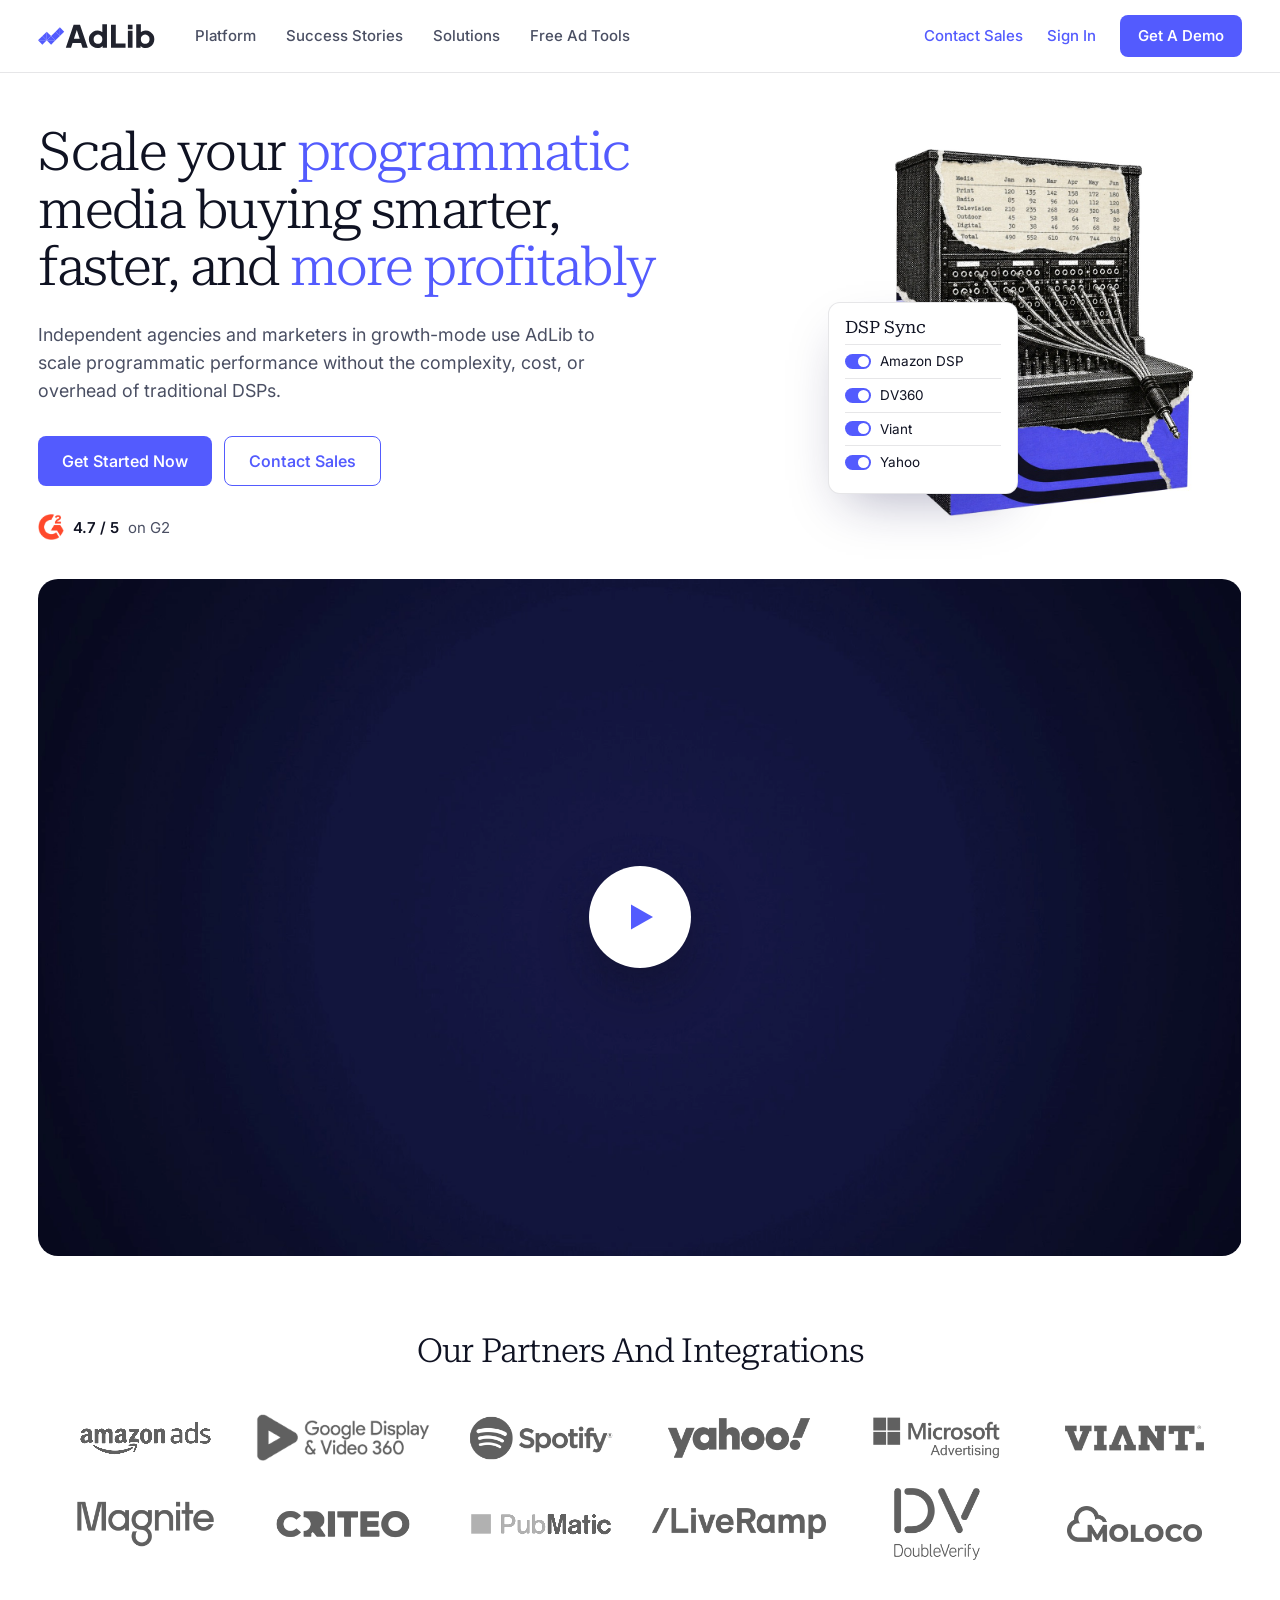
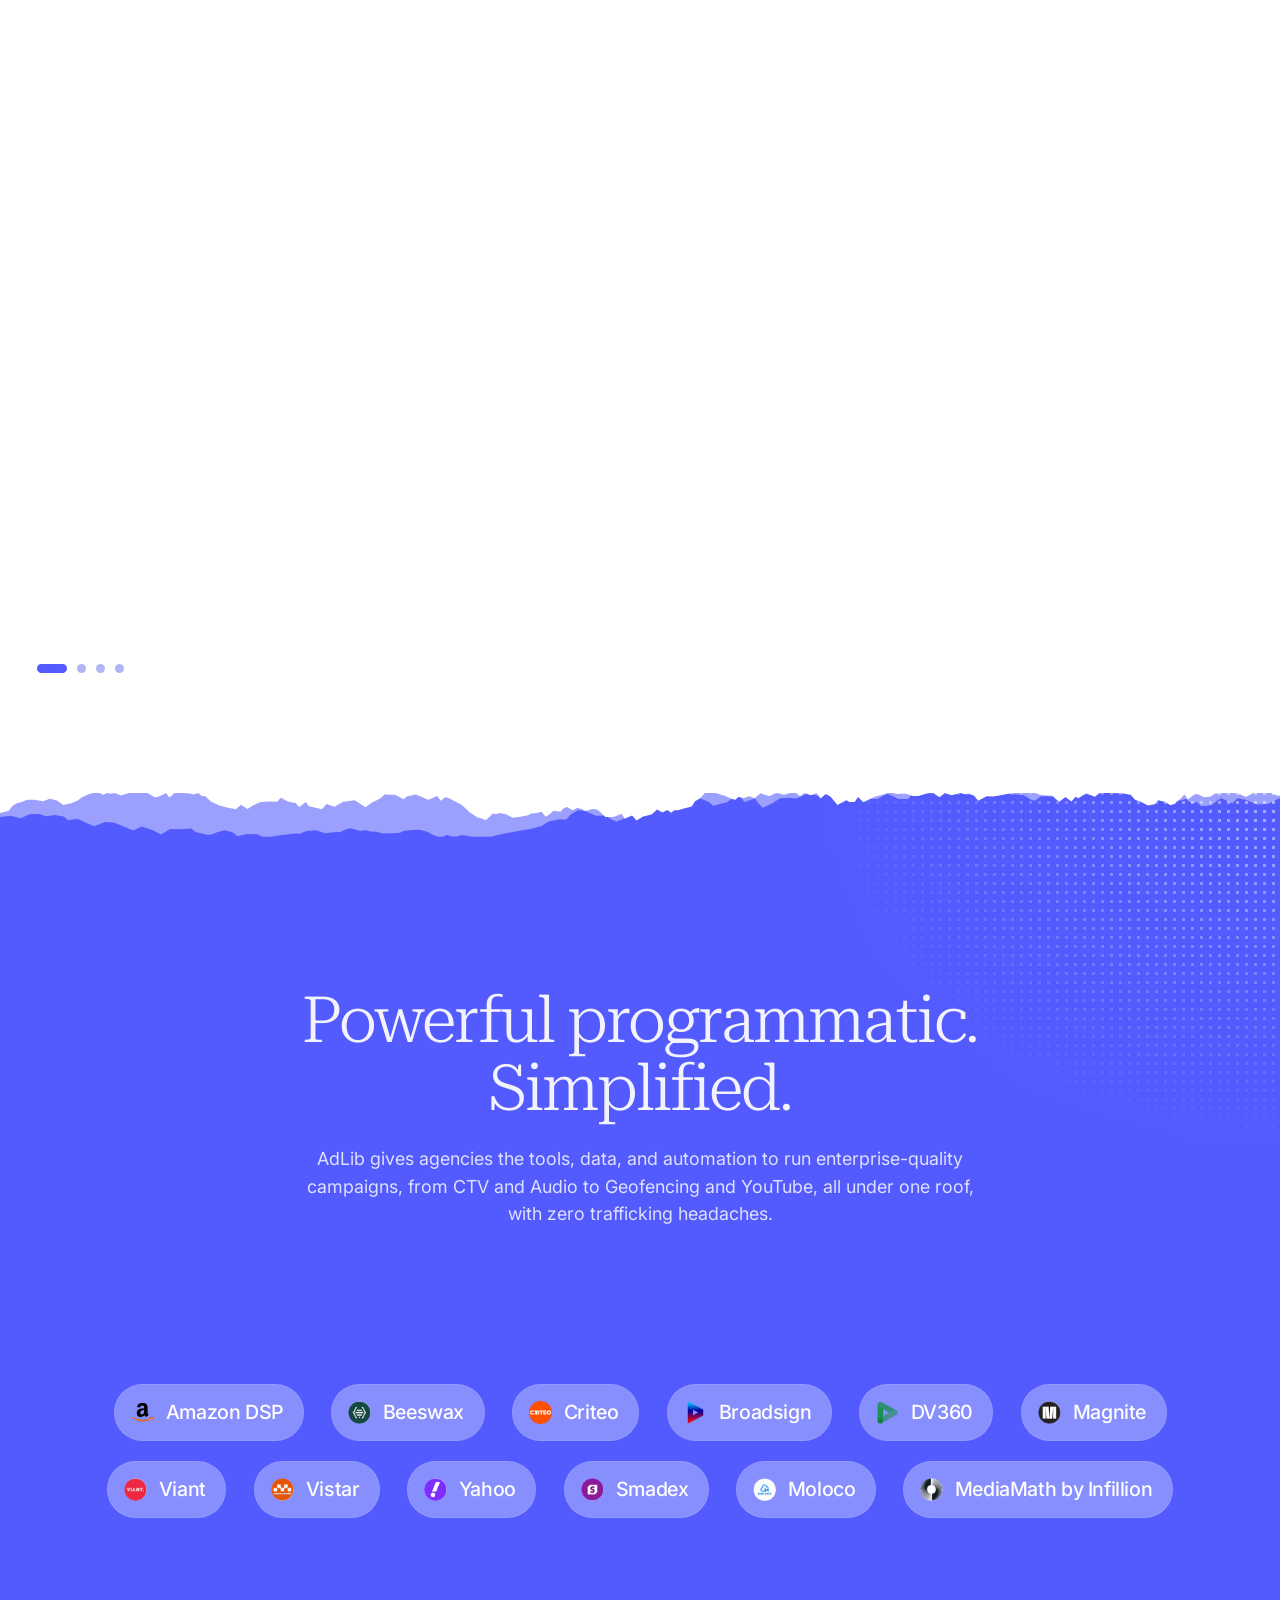
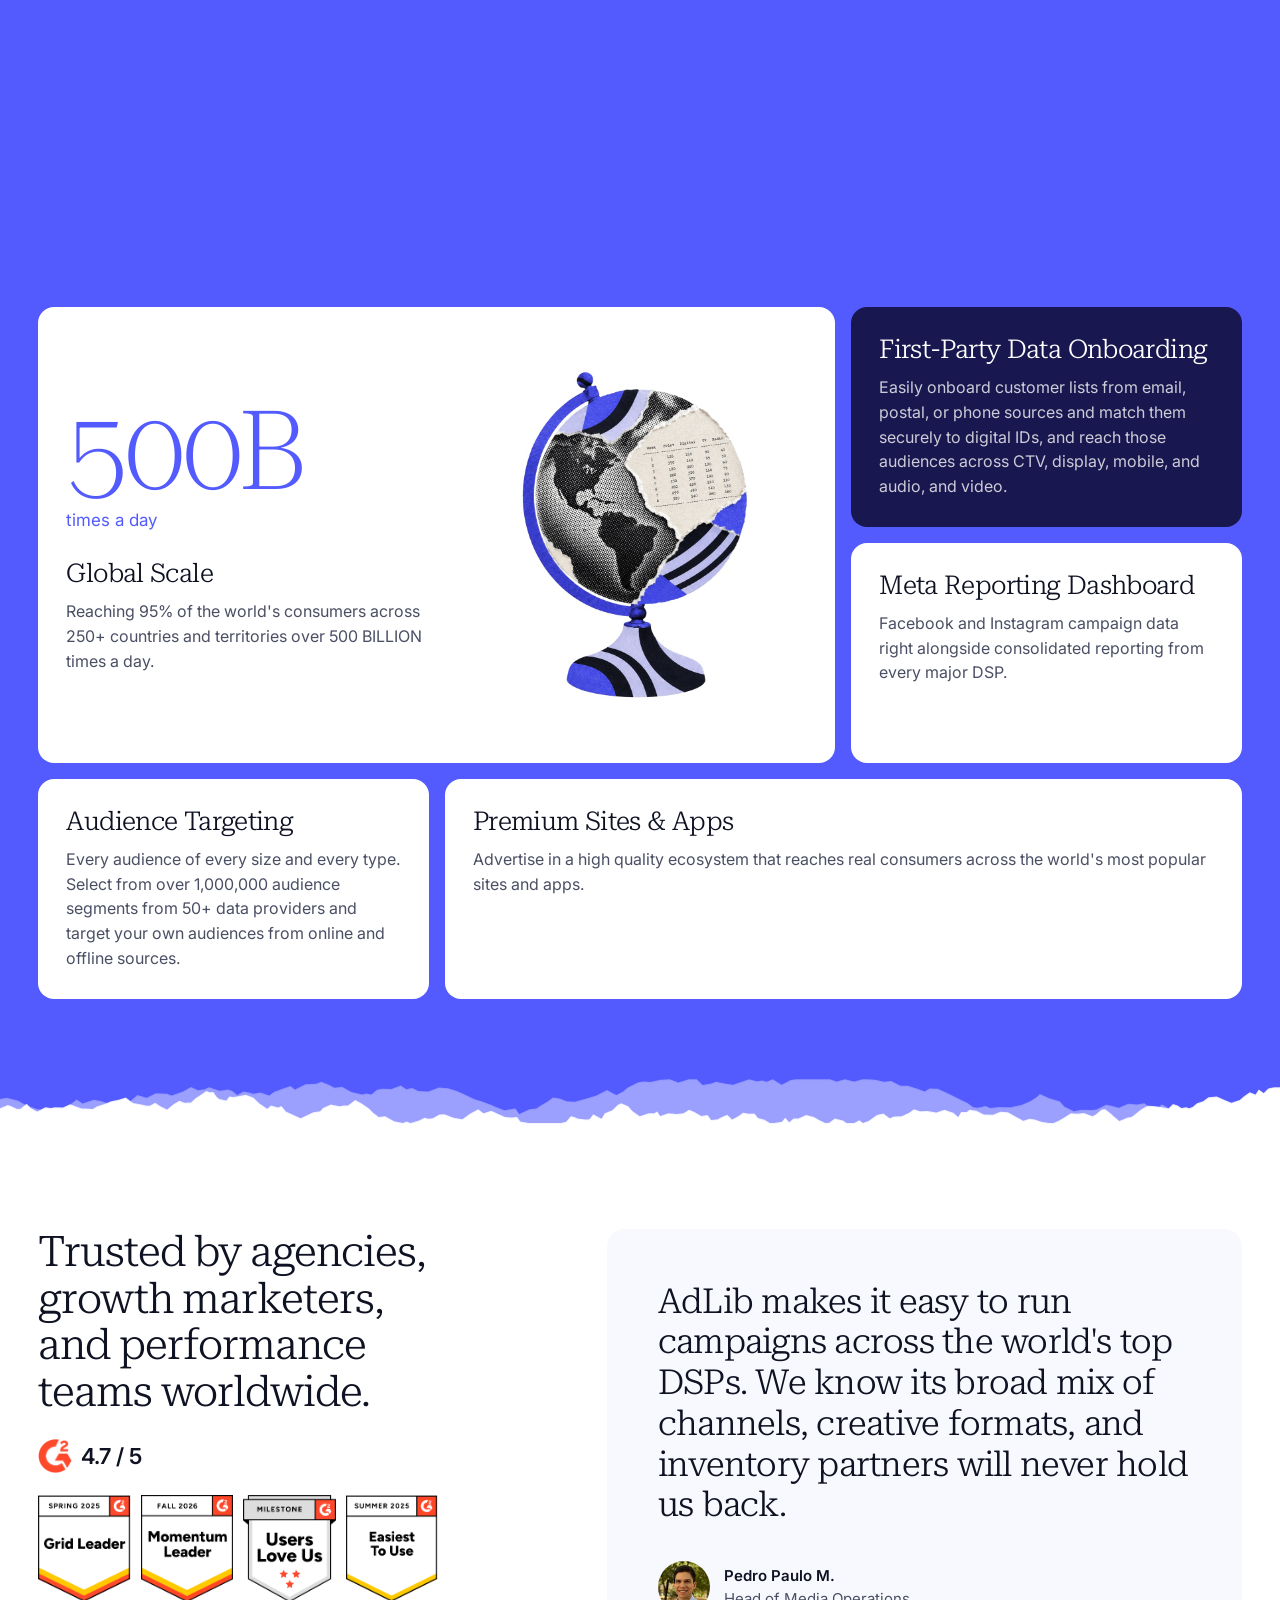
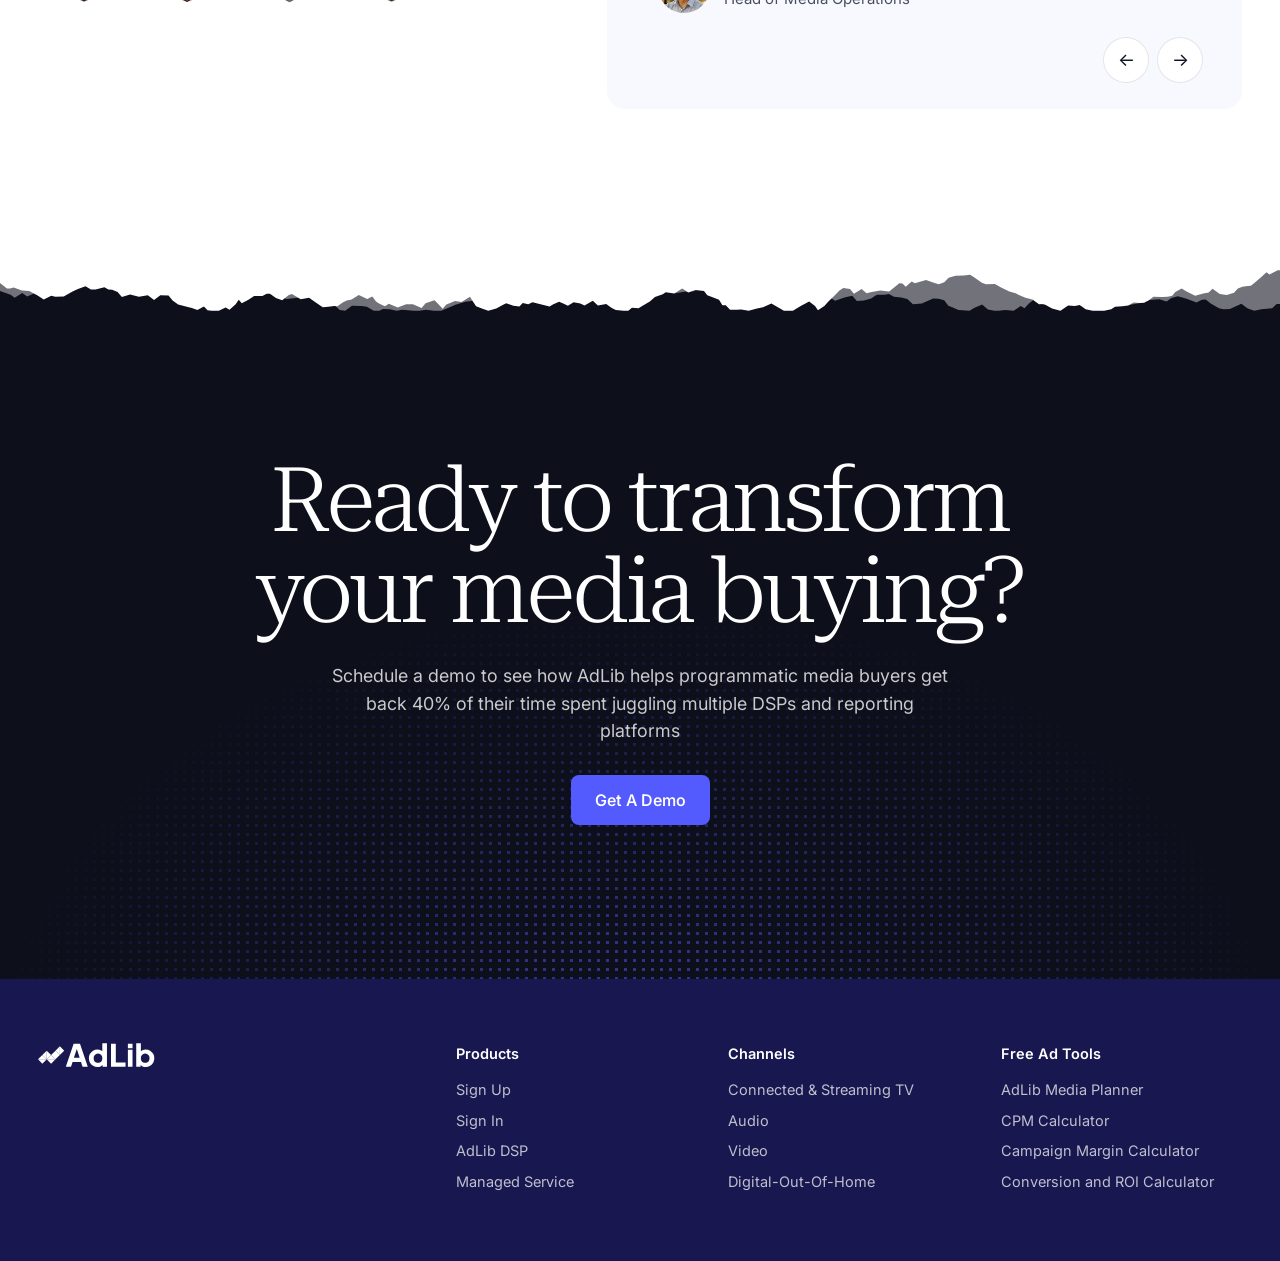
==== commit 8f071910: "Add five concepts for a standalone reach and data feature section features.html shows Numbers, Produ" ====
--- a/index.html
+++ b/index.html
@@ -242,9 +242,9 @@
       </div>
       <img class="object" src="assets/objects/globe.jpg" alt="A vintage desk globe printed in halftone, with a torn media plan and purple paper stand" loading="lazy" width="1024" height="1024">
     </article>
-    <article class="more__dark reveal"><h3>First-Party Data Onboarding</h3><p>Easily onboard customer lists from email, postal, or phone sources and match them securely to digital IDs.</p></article>
+    <article class="more__dark reveal"><h3>First-Party Data Onboarding</h3><p>Easily onboard customer lists from email, postal, or phone sources and match them securely to digital IDs, and reach those audiences across CTV, display, mobile, and audio, and video.</p></article>
     <article class="reveal"><h3>Meta Reporting Dashboard</h3><p>Facebook and Instagram campaign data right alongside consolidated reporting from every major DSP.</p></article>
-    <article class="reveal"><h3>Audience Targeting</h3><p>Every audience of every size and every type. Select from over 1,000,000 audience segments from 50+ data providers.</p></article>
+    <article class="reveal"><h3>Audience Targeting</h3><p>Every audience of every size and every type. Select from over 1,000,000 audience segments from 50+ data providers and target your own audiences from online and offline sources.</p></article>
     <article class="more__span2 reveal"><h3>Premium Sites &amp; Apps</h3><p>Advertise in a high quality ecosystem that reaches real consumers across the world's most popular sites and apps.</p></article>
   </div>
 </section>
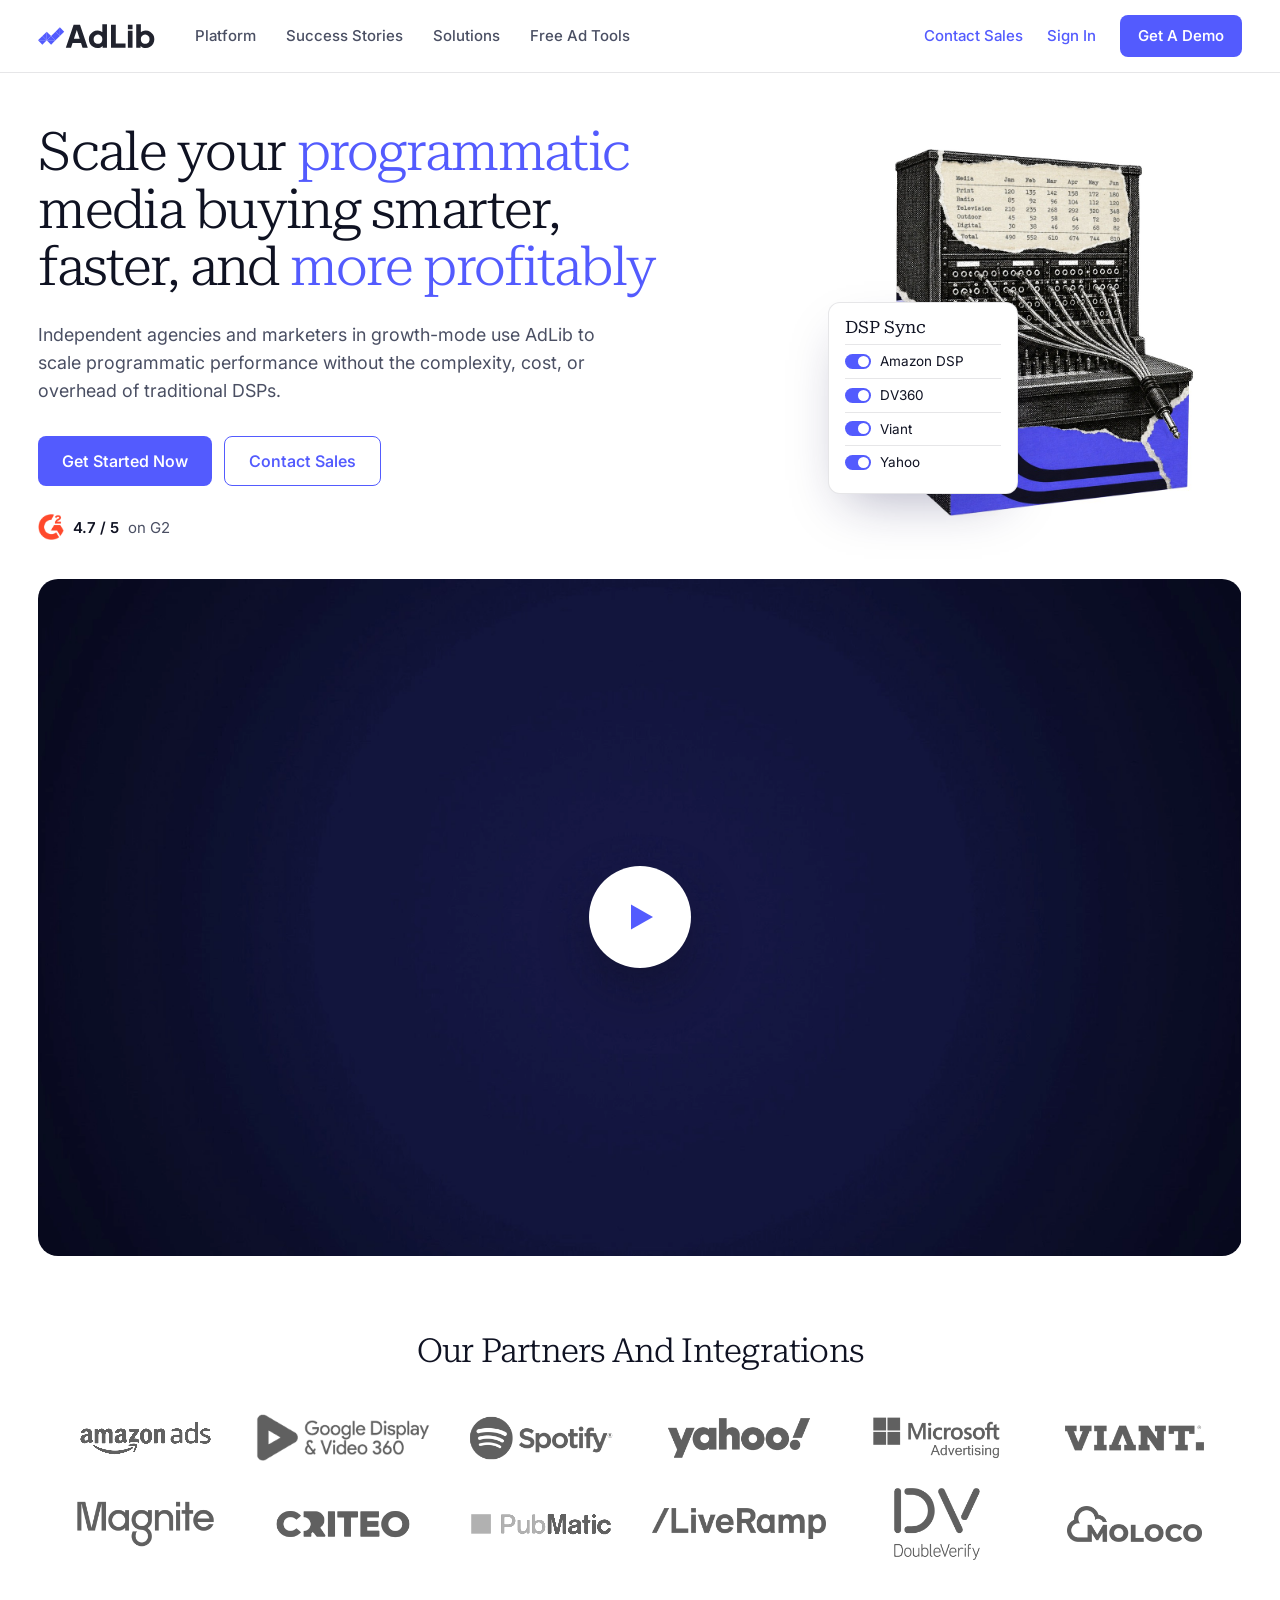
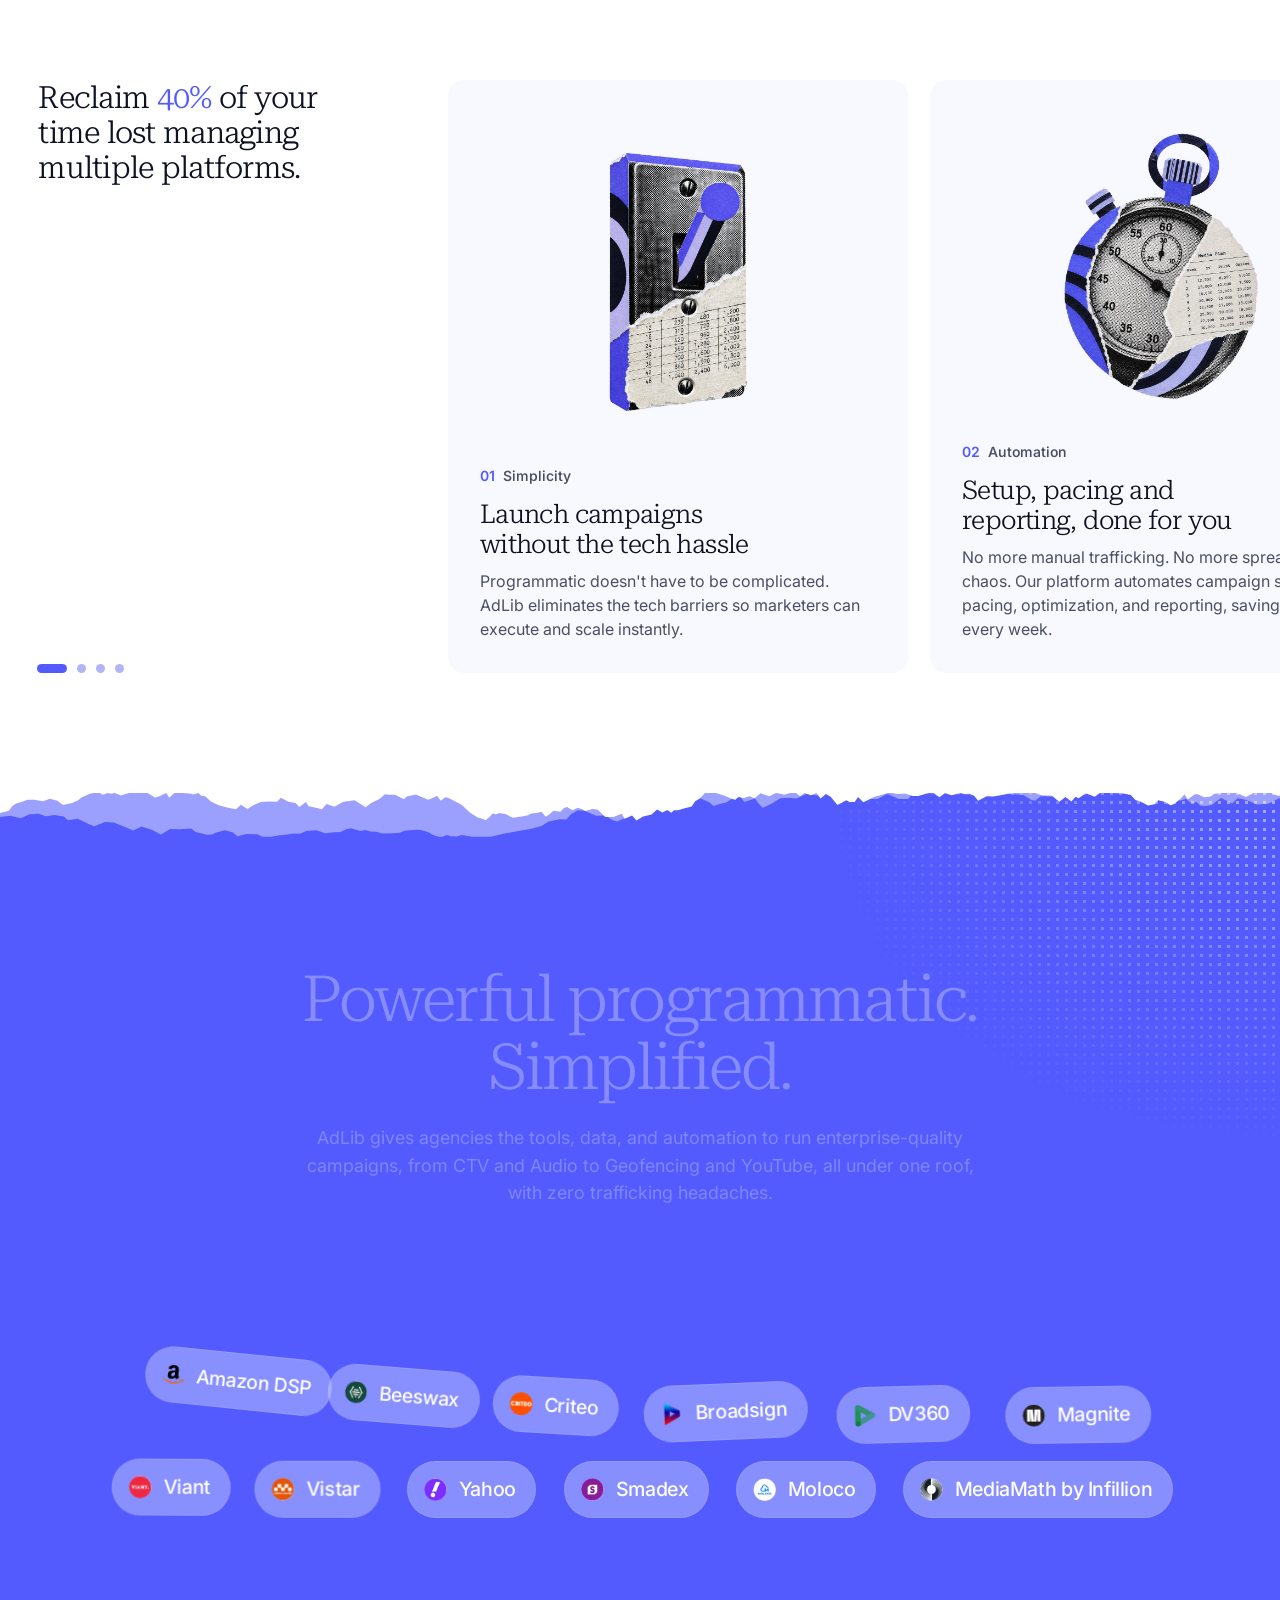
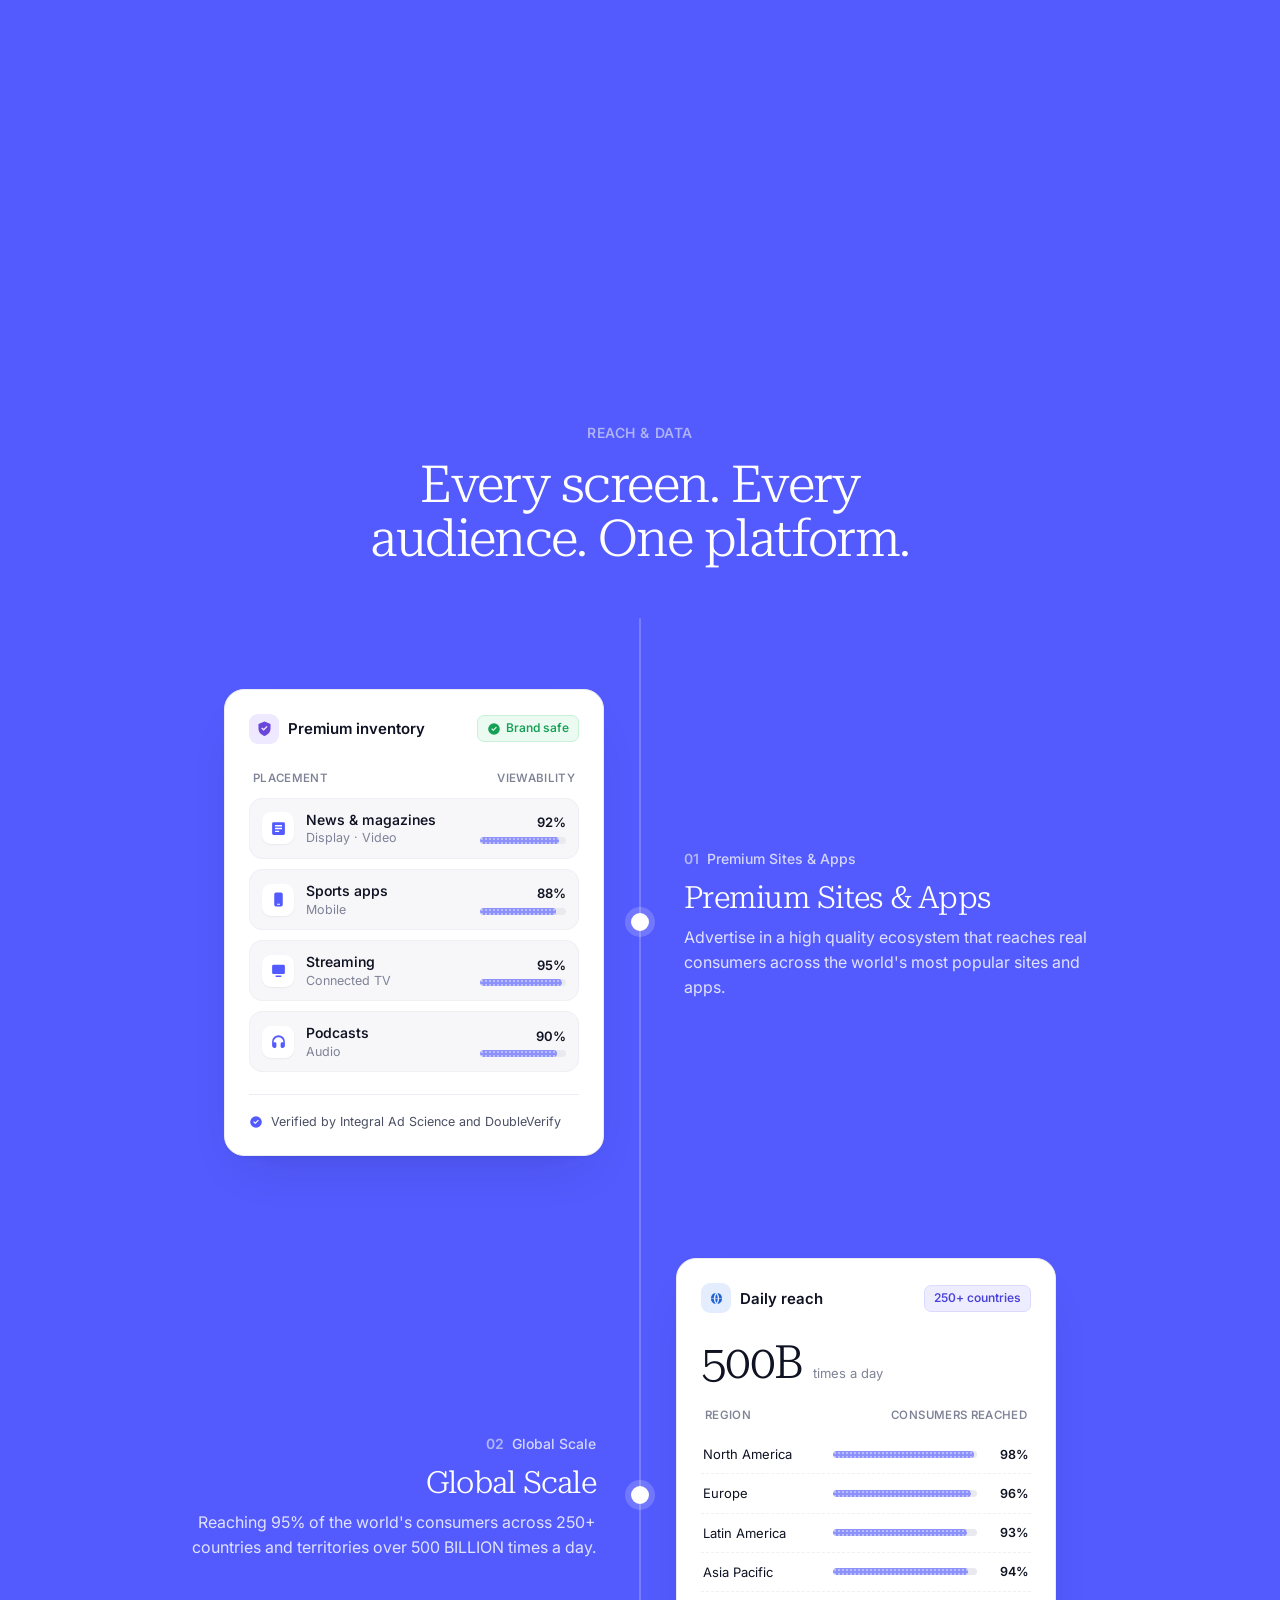
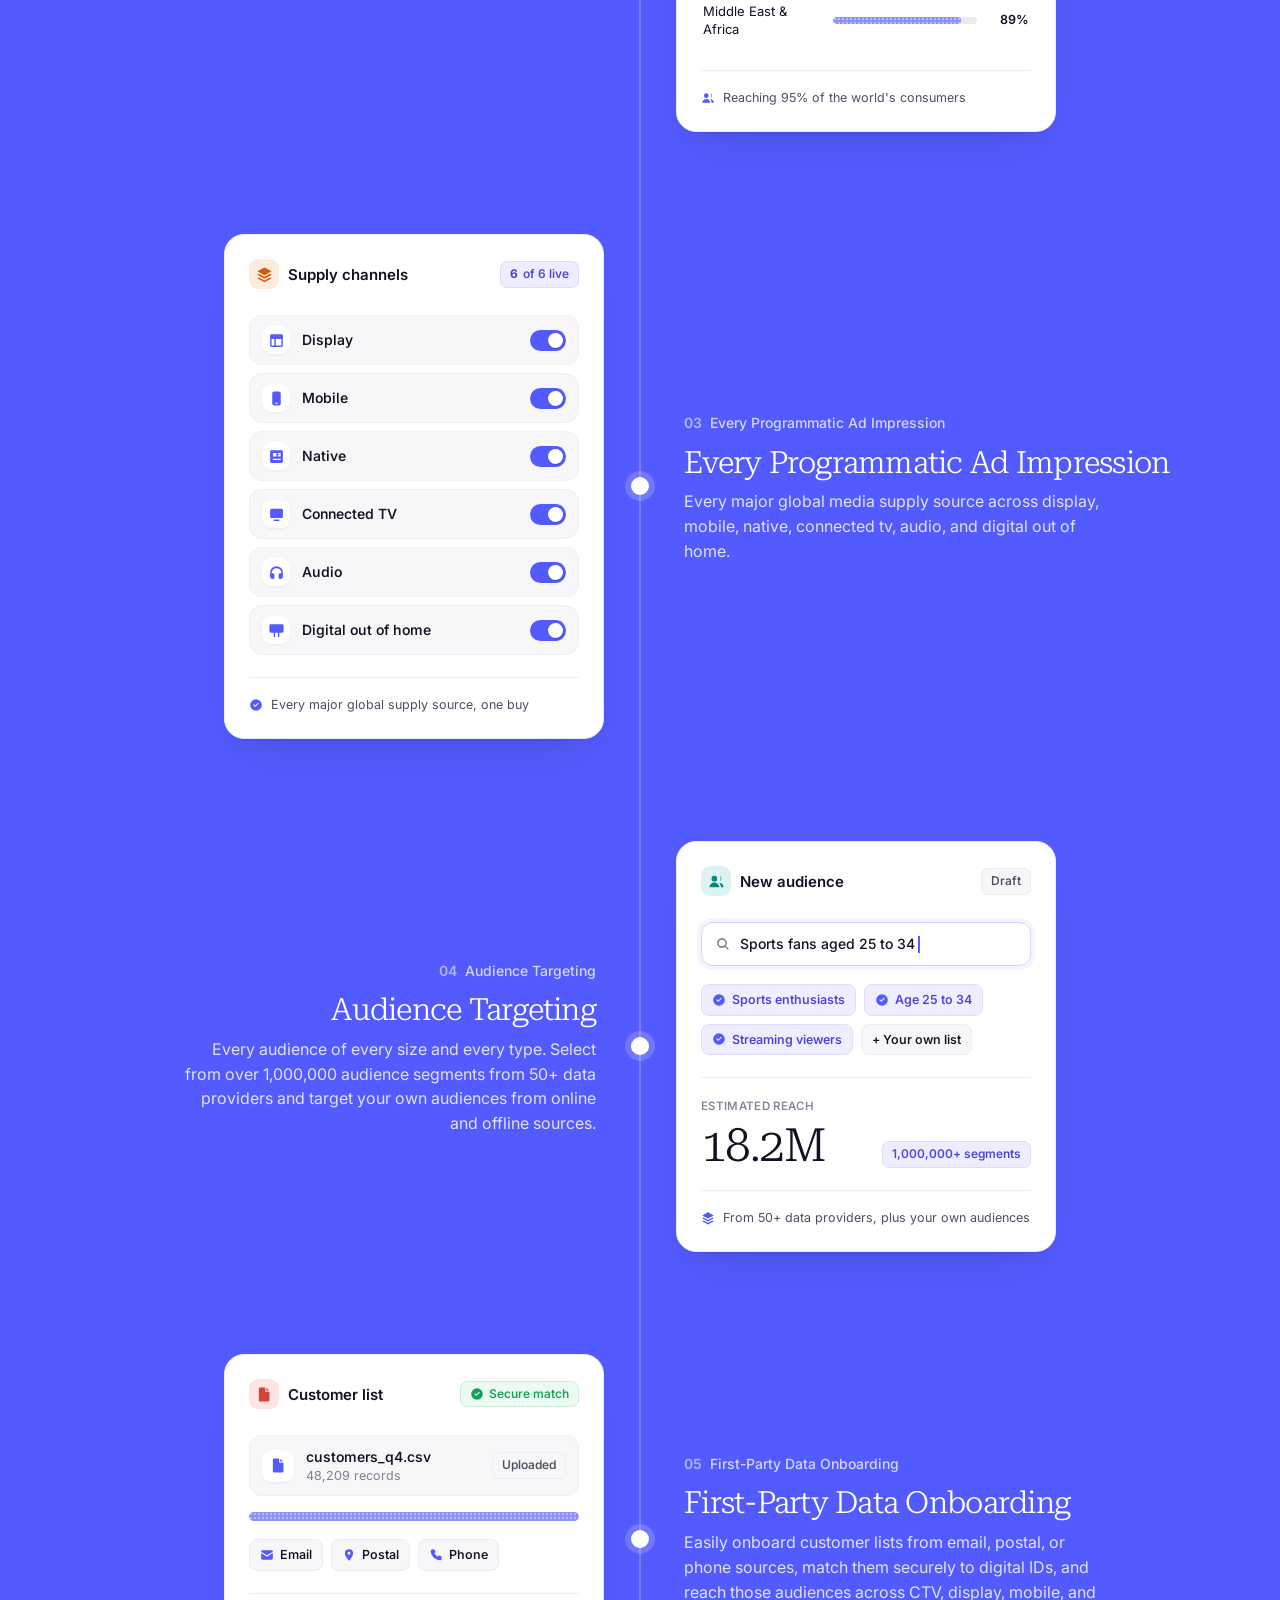
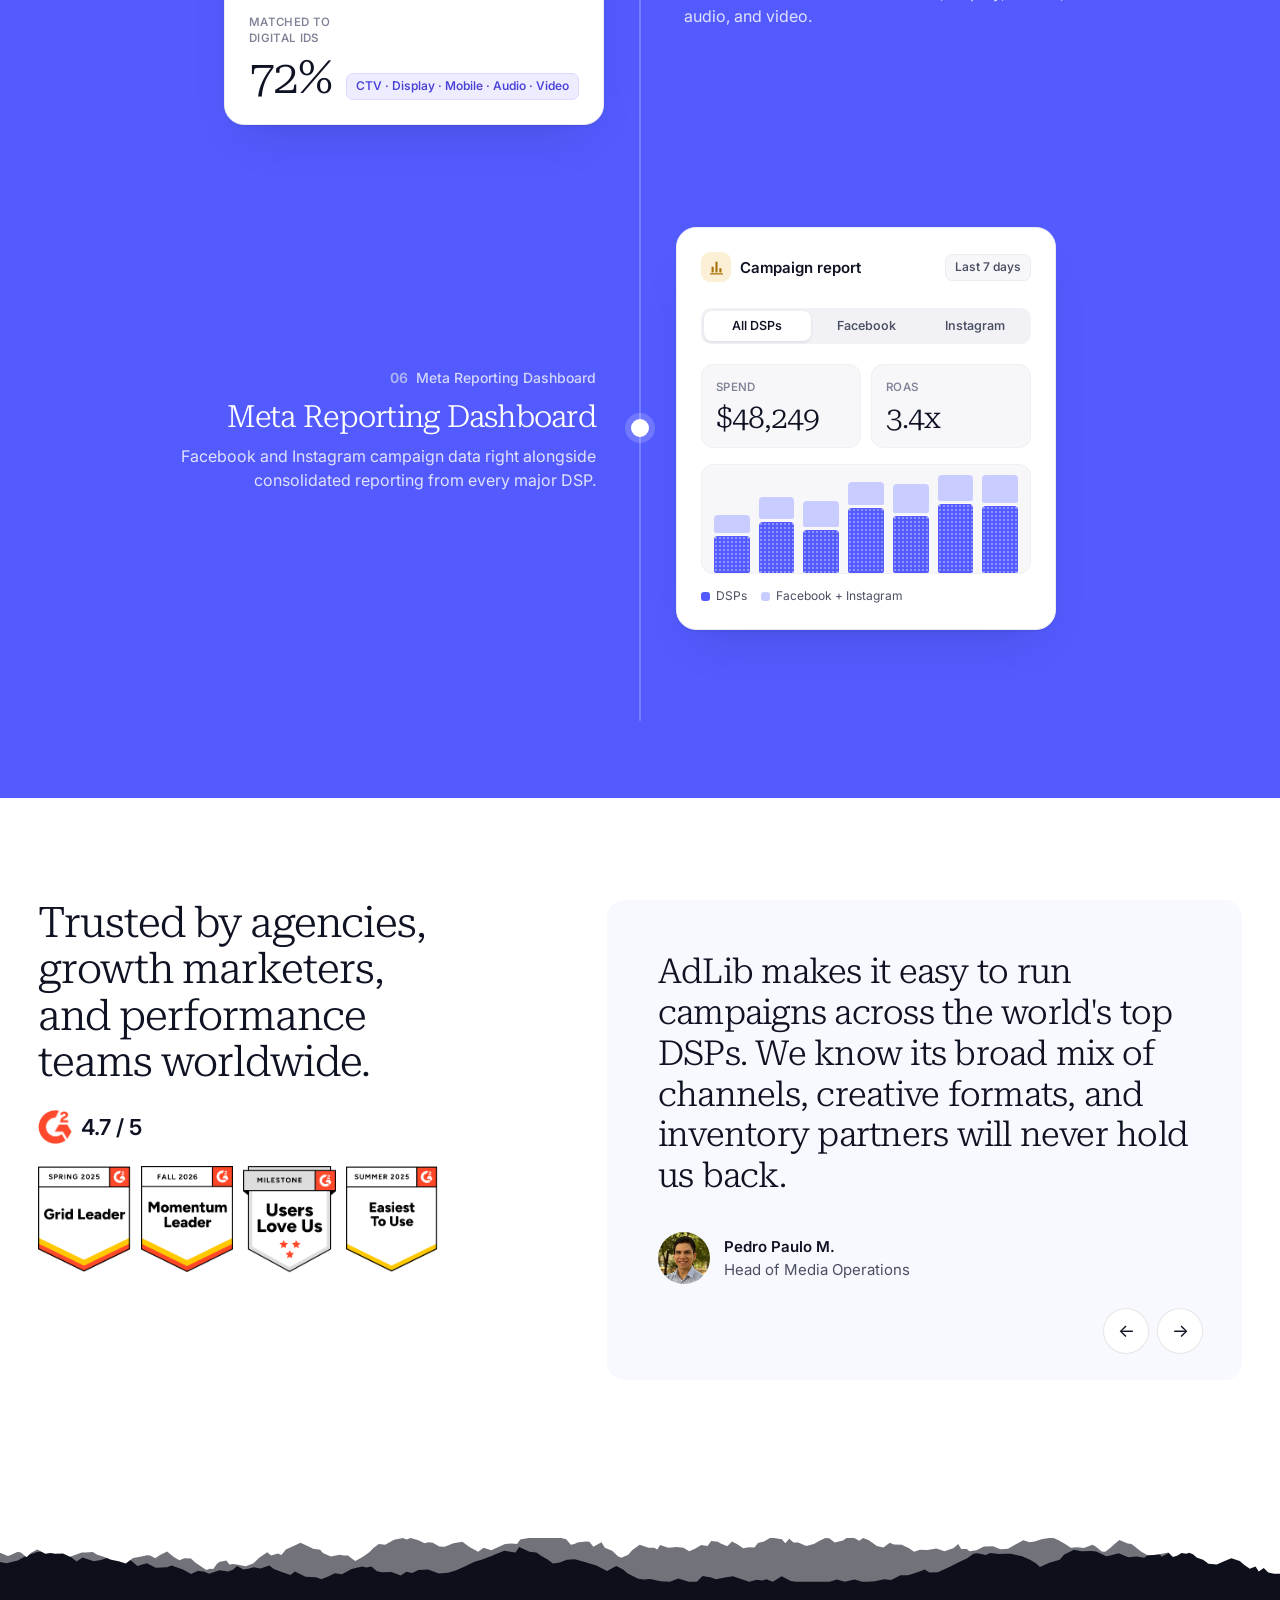
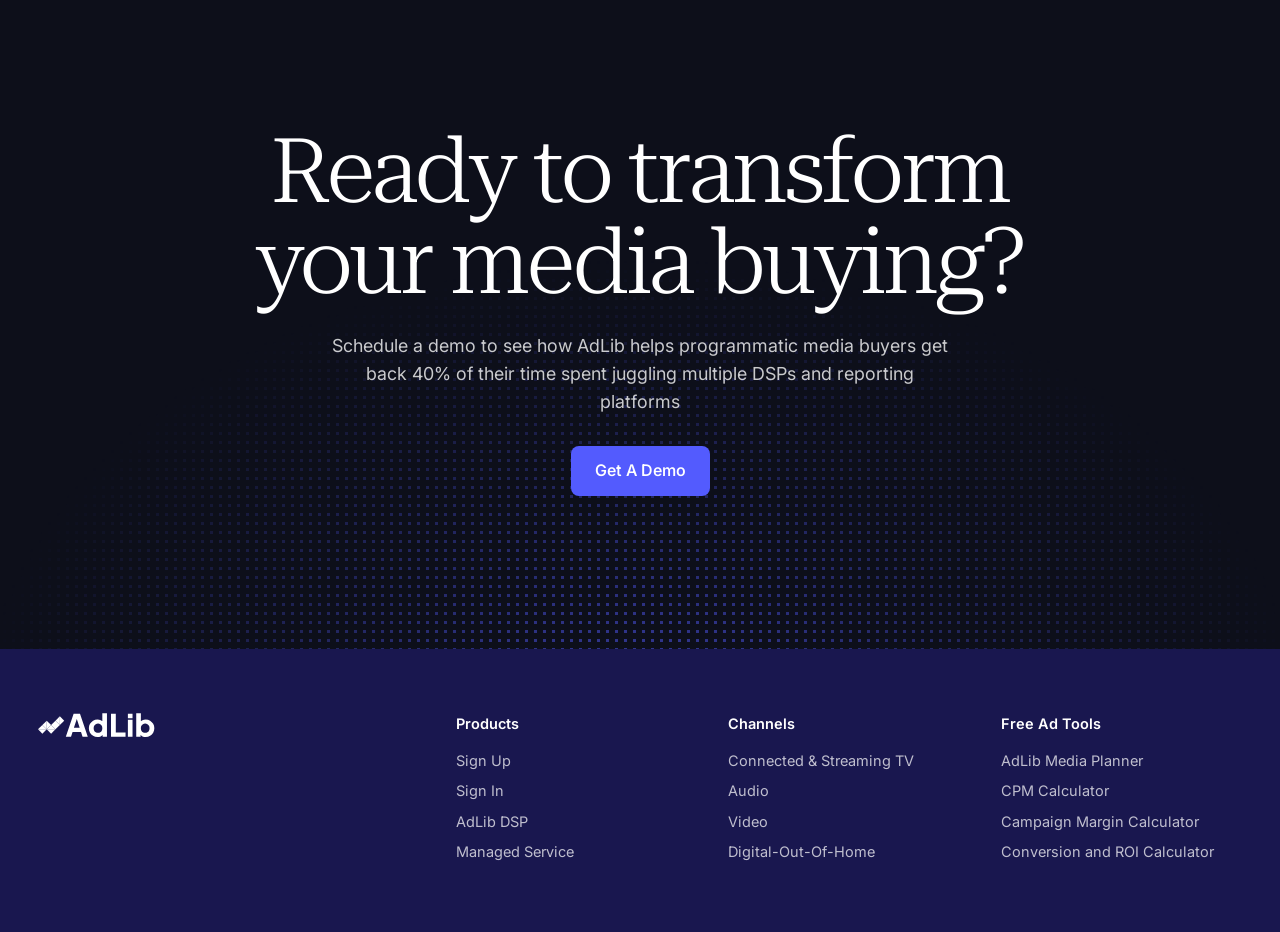
==== commit 1426ab80: "Add the Reach and data timeline after the purple platform section The Timeline concept becomes its o" ====
--- a/index.html
+++ b/index.html
@@ -10,7 +10,8 @@
 <link rel="preconnect" href="https://fonts.googleapis.com">
 <link rel="preconnect" href="https://fonts.gstatic.com" crossorigin>
 <link href="https://fonts.googleapis.com/css2?family=Inter:opsz,wght@14..32,100..900&family=Roboto+Serif:opsz,wght@8..144,100..900&display=swap" rel="stylesheet">
-<link rel="stylesheet" href="styles.css?v=12">
+<link rel="stylesheet" href="styles.css?v=18">
+<link rel="stylesheet" href="reach.css?v=18">
 <script>document.documentElement.classList.add('js')</script>
 </head>
 <body>
@@ -101,7 +102,7 @@
     <!-- AdLib's four qualities, in the original order, with the original copy under plainer titles -->
     <div class="rail reveal" id="rail" tabindex="0" role="group" aria-label="Simplicity, Automation, Premium Inventory and Growth Partnership">
       <article class="tile">
-        <div class="tile__art"><img class="object" src="assets/objects/lightswitch.jpg?v=12" alt="A vintage light switch printed in halftone, with a purple paper toggle and a torn media plan" loading="lazy" draggable="false" width="1024" height="1024"></div>
+        <div class="tile__art"><img class="object" src="assets/objects/lightswitch.jpg?v=18" alt="A vintage light switch printed in halftone, with a purple paper toggle and a torn media plan" loading="lazy" draggable="false" width="1024" height="1024"></div>
         <span class="tile__tag"><b>01</b>Simplicity</span>
         <h3>Launch campaigns without the tech hassle</h3>
         <p>Programmatic doesn't have to be complicated. AdLib eliminates the tech barriers so marketers can execute and scale instantly.</p>
@@ -148,7 +149,7 @@
         <div class="dsps__row">
           <span class="dsp"><img src="assets/marks/m01.png" alt="">Amazon DSP</span>
           <span class="dsp"><img src="assets/marks/m02.png" alt="">Beeswax</span>
-          <span class="dsp"><img src="assets/marks/m04.png?v=12" alt="">Criteo</span>
+          <span class="dsp"><img src="assets/marks/m04.png?v=18" alt="">Criteo</span>
           <span class="dsp"><img src="assets/marks/m03.png" alt="">Broadsign</span>
           <span class="dsp"><img src="assets/marks/m05.png" alt="">DV360</span>
           <span class="dsp"><img src="assets/marks/m06.png" alt="">Magnite</span>
@@ -232,26 +233,18 @@
       </div>
     </div>
   </div>
-
-  <div class="more">
-    <article class="more__wide reveal">
-      <div>
-        <div class="more__num"><strong>500B</strong><span>times a day</span></div>
-        <h3>Global Scale</h3>
-        <p>Reaching 95% of the world's consumers across 250+ countries and territories over 500 BILLION times a day.</p>
-      </div>
-      <img class="object" src="assets/objects/globe.jpg" alt="A vintage desk globe printed in halftone, with a torn media plan and purple paper stand" loading="lazy" width="1024" height="1024">
-    </article>
-    <article class="more__dark reveal"><h3>First-Party Data Onboarding</h3><p>Easily onboard customer lists from email, postal, or phone sources and match them securely to digital IDs, and reach those audiences across CTV, display, mobile, and audio, and video.</p></article>
-    <article class="reveal"><h3>Meta Reporting Dashboard</h3><p>Facebook and Instagram campaign data right alongside consolidated reporting from every major DSP.</p></article>
-    <article class="reveal"><h3>Audience Targeting</h3><p>Every audience of every size and every type. Select from over 1,000,000 audience segments from 50+ data providers and target your own audiences from online and offline sources.</p></article>
-    <article class="more__span2 reveal"><h3>Premium Sites &amp; Apps</h3><p>Advertise in a high quality ecosystem that reaches real consumers across the world's most popular sites and apps.</p></article>
+</section>
+
+<!-- REACH: the second feature set, fading from purple to white -->
+<section class="reach" id="reach" aria-label="Reach and data">
+  <div class="reach__in">
+    <div class="reach__head"><p class="eyebrow">Reach &amp; data</p><h2>Every screen. Every audience. One platform.</h2></div>
+    <div class="reach__line" id="reachLine"><i class="reach__track"><b id="reachFill"></b></i></div>
   </div>
 </section>
 
 <!-- PROOF -->
 <section class="proof" id="success">
-  <div class="torn torn--flip" data-fill="#fff" aria-hidden="true"></div>
   <div class="proof__in">
     <div class="proof__head reveal">
       <h2>Trusted by agencies, growth marketers, and performance teams worldwide.</h2>
@@ -317,6 +310,7 @@
   </div>
 </footer>
 
-<script src="app.js?v=12"></script>
+<script src="app.js?v=18"></script>
+<script src="reach.js?v=18"></script>
 </body>
 </html>
--- a/reach.css
+++ b/reach.css
@@ -0,0 +1,190 @@
+/* Reach and data: AdLib's second feature set as a timeline of in-app cards.
+   The section starts in AdLib purple, carrying on from the platform section, and fades to white once you are into it. */
+/* In-app cards for the reach and data concepts, after the white product cards in the references.
+   Interface text is Inter, as in the AdLib platform; figures use the brand serif. */
+.ac{--line:#E4E5F6;position:relative;width:100%;max-width:420px;padding:18px;border-radius:20px;background:#FAFAFF;border:1px solid var(--line);box-shadow:0 1px 0 #fff inset,0 30px 60px -34px rgba(25,23,79,.42);font:400 14px/1.4 var(--sans);color:var(--ink);text-align:left;letter-spacing:0;
+  opacity:0;transform:translateY(26px) scale(.98);transition:opacity .7s ease,transform .9s var(--glide)}
+.ac.in{opacity:1;transform:none}
+.ac svg{width:16px;height:16px;flex:none;fill:none;stroke:currentColor;stroke-width:1.7;stroke-linecap:round;stroke-linejoin:round}
+.ac .s{opacity:0;transform:translateY(10px);transition:opacity .5s ease,transform .6s var(--glide);transition-delay:calc(var(--i,0) * 85ms + 200ms)}
+.ac.in .s{opacity:1;transform:none}
+.ac__h{display:flex;align-items:center;justify-content:space-between;gap:10px;margin-bottom:14px}
+.ac__t{display:flex;align-items:center;gap:9px;font-weight:600;font-size:15px}
+.ac__ic{display:grid;place-items:center;width:30px;height:30px;border-radius:9px;background:var(--navy);color:#C9CCFF}
+.pill{display:inline-flex;align-items:center;gap:5px;padding:4px 9px;border-radius:7px;font-size:12px;font-weight:550;white-space:nowrap;background:#EEEDFF;color:#4840D8;border:1px solid #DCDAFF}
+.pill svg{width:12px;height:12px}
+.pill--good{background:#E7F6EC;color:#21733F;border-color:#CCEBD6}
+.pill--soft{background:#fff;color:var(--ink-2);border-color:var(--line)}
+.ac__lab{display:flex;justify-content:space-between;padding:0 4px 8px;font-size:11.5px;font-weight:550;letter-spacing:.03em;text-transform:uppercase;color:var(--ink-3)}
+.ac__row{display:flex;align-items:center;gap:12px;padding:11px 12px;border-radius:13px;background:#fff;border:1px solid #ECEDF8}
+.ac__row+.ac__row{margin-top:7px}
+.ac__mono{display:grid;place-items:center;width:32px;height:32px;border-radius:9px;background:#F0F0FF;color:var(--purple);flex:none}
+.ac__name{flex:1;min-width:0;font-weight:550;font-size:14px}
+.ac__name small{display:block;font-weight:400;font-size:12.5px;color:var(--ink-3)}
+.ac__meter{display:flex;flex-direction:column;align-items:flex-end;gap:5px;width:86px}
+.ac__meter b{font-weight:600;font-size:13px}
+.bar{display:block;width:100%;height:7px;border-radius:7px;background:#ECECF8;overflow:hidden}
+.bar i{display:block;height:100%;width:0;border-radius:7px;background:radial-gradient(circle,rgba(255,255,255,.4) .9px,transparent 1.2px) 0 0/4px 4px,#8C91FC;transition:width 1.1s var(--glide)}
+.bar--lg{height:9px;margin:10px 0 4px}
+.ac__foot{display:flex;align-items:center;gap:8px;margin-top:14px;padding-top:12px;border-top:1px solid var(--line);font-size:12.5px;color:var(--ink-2)}
+.ac__foot svg{color:var(--purple)}
+.ac__kpi{display:flex;align-items:baseline;gap:10px;margin:4px 0 14px}
+.ac__kpi span{color:var(--ink-3);font-size:13px}
+.ac__big{font:300 46px/1 var(--serif);letter-spacing:-.035em;color:var(--ink)}
+.ac__big--sm{font-size:30px}
+.ac__cap{display:block;margin-bottom:4px;font-size:11.5px;font-weight:550;letter-spacing:.03em;text-transform:uppercase;color:var(--ink-3)}
+.ac__reg{display:grid;grid-template-columns:118px 1fr 40px;align-items:center;gap:12px;padding:8px 2px;font-size:13px}
+.ac__reg b{font-weight:600;font-size:12.5px;text-align:right}
+.ac__reg+.ac__reg{border-top:1px dashed #E7E8F5}
+.tog{position:relative;width:36px;height:21px;border-radius:21px;background:#E2E3F2;flex:none;transition:background-color .35s ease}
+.tog::after{content:"";position:absolute;left:3px;top:3px;width:15px;height:15px;border-radius:50%;background:#fff;box-shadow:0 1px 2px rgba(15,18,34,.2);transition:transform .45s var(--glide)}
+.tog.on{background:var(--purple)}
+.tog.on::after{transform:translateX(15px)}
+.ac__row--tog{padding:8px 12px}
+.ac__row--tog .ac__mono{width:28px;height:28px}
+.ac__row--tog+.ac__row--tog{margin-top:6px}
+.ac__input{display:flex;align-items:center;gap:9px;height:44px;padding:0 13px;border-radius:12px;background:#fff;border:1.5px solid #C9CCFF;box-shadow:0 0 0 4px #F0F0FF;color:var(--ink-3)}
+.ac__input span{color:var(--ink);font-weight:500}
+.caret{width:1.5px;height:17px;background:var(--purple);margin-left:-6px}
+.ac__chips{display:flex;flex-wrap:wrap;gap:6px;margin:12px 0}
+.chip2{display:inline-flex;align-items:center;gap:6px;padding:6px 10px;border-radius:8px;background:#fff;border:1px solid var(--line);font-size:12.5px;font-weight:550}
+.chip2 svg{width:13px;height:13px;color:var(--purple)}
+.chip2--on{background:#EEEDFF;border-color:#DCDAFF;color:#4840D8}
+.ac__split{display:flex;align-items:flex-end;justify-content:space-between;gap:12px;padding-top:12px;border-top:1px solid var(--line)}
+.seg2{display:flex;gap:2px;padding:3px;border-radius:10px;background:#EFEFFA;font-size:12.5px;font-weight:550;color:var(--ink-2);margin-bottom:14px}
+.seg2 span{flex:1;text-align:center;padding:6px 8px;border-radius:8px}
+.seg2 .on{background:#fff;color:var(--ink);box-shadow:0 1px 3px rgba(25,23,79,.12)}
+.ac__kpis{display:grid;grid-template-columns:1fr 1fr;gap:8px;margin-bottom:12px}
+.ac__kpis>div{padding:11px 12px;border-radius:12px;background:#fff;border:1px solid #ECEDF8}
+.ac__chart{display:flex;align-items:flex-end;gap:9px;height:110px;padding:10px 12px 0;border-radius:12px;background:#fff;border:1px solid #ECEDF8}
+.ac__chart span{flex:1;display:flex;flex-direction:column-reverse;gap:3px;height:100%}
+.ac__chart i{display:block;height:0;border-radius:4px 4px 2px 2px;transition:height .9s var(--glide)}
+.ac__chart i.a{background:radial-gradient(circle,rgba(255,255,255,.35) .9px,transparent 1.2px) 0 0/4px 4px,var(--purple)}
+.ac__chart i.b{background:#C9CCFF}
+.ac__legend{display:flex;gap:14px;margin-top:10px;font-size:12px;color:var(--ink-2)}
+.ac__legend i{display:inline-block;width:9px;height:9px;border-radius:3px;margin-right:6px;vertical-align:-1px}
+
+/* Filled icon cards: solid icons, and a colour of its own for each card's header icon */
+.ac svg.sf{fill:currentColor;stroke:none}
+.ac--filled .ac__ic svg{width:17px;height:17px}
+/* Light tint behind, the deeper shade of the same colour on the icon */
+.ac--filled[data-card="0"] .ac__ic{background:#EEE9FE;color:#6A45DC}
+.ac--filled[data-card="1"] .ac__ic{background:#E3EDFE;color:#2161D6}
+.ac--filled[data-card="2"] .ac__ic{background:#FDEBDC;color:#D35A10}
+.ac--filled[data-card="3"] .ac__ic{background:#DCF3F2;color:#0A8585}
+.ac--filled[data-card="4"] .ac__ic{background:#FDE5E2;color:#D2433A}
+.ac--filled[data-card="5"] .ac__ic{background:#FBF0D6;color:#A87106}
+.ac--filled .ac__mono svg{width:17px;height:17px}
+.ac--filled .ac__foot svg.sf,.ac--filled .pill svg.sf,.ac--filled .chip2 svg.sf{width:14px;height:14px}
+
+/* Premium surface: a white card, soft grey panels inside it, a finer layered shadow */
+.ac--filled{--line:#ECECF2;padding:20px;background:#fff;border-color:#EBEBF1;box-shadow:0 1px 2px rgba(16,18,40,.04),0 2px 6px -2px rgba(16,18,40,.05),0 24px 48px -24px rgba(25,23,79,.22)}
+.ac--filled .ac__row,.ac--filled .ac__kpis>div,.ac--filled .ac__chart{background:#F7F7FA;border-color:#EFEFF4}
+.ac--filled .ac__mono{background:#fff;box-shadow:0 1px 2px rgba(16,18,40,.06)}
+.ac--filled .bar{background:#E9E9F0}
+.ac--filled .chip2{background:#F7F7FA;border-color:#ECECF2}
+.ac--filled .chip2--on{background:#EFEEFF;border-color:#E0DEFF}
+.ac--filled .pill--soft{background:#F7F7FA;border-color:#ECECF2}
+.ac--filled .seg2{background:#F2F2F6}
+.ac--filled .ac__input{background:#fff;border-color:#D5D7FA;box-shadow:0 0 0 4px #F4F4FF}
+.ac--filled .ac__reg+.ac__reg{border-top-color:#EFEFF4}
+.ac--filled .tog{background:#E3E3EC}
+.ac--filled .tog.on{background:var(--purple)}
+
+/* A lighter, more positive green for success states */
+.ac--filled .pill--good{background:#EBFBF1;border-color:#C8F1D7;color:#14A055}
+
+/* Vertical rhythm: clear space between each header and what follows it */
+.ac--filled{padding:24px}
+.ac--filled .ac__h{margin-bottom:26px}
+.ac--filled .ac__lab{padding:0 4px 12px}
+.ac--filled .ac__row+.ac__row{margin-top:10px}
+.ac--filled .ac__row--tog+.ac__row--tog{margin-top:8px}
+.ac--filled .ac__row--tog{padding:10px 12px}
+.ac--filled .ac__foot{margin-top:22px;padding-top:18px}
+.ac--filled .ac__kpi{margin:0 0 22px}
+.ac--filled .ac__reg{padding:10px 2px}
+.ac--filled .ac__chips{margin:18px 0 22px;gap:8px}
+.ac--filled .ac__split{padding-top:20px}
+.ac--filled .ac__cap{margin-bottom:8px}
+.ac--filled .bar--lg{margin:16px 0 4px}
+.ac--filled .seg2{margin-bottom:20px}
+.ac--filled .ac__kpis{gap:10px;margin-bottom:16px}
+.ac--filled .ac__kpis>div{padding:14px}
+.ac--filled .ac__legend{margin-top:14px}
+
+
+/* Timeline layout */
+.reach{padding:0 var(--gutter)}
+.reach__in{max-width:1180px;margin:auto}
+.reach__line{position:relative;padding:20px 0 40px}
+.reach__track{position:absolute;left:50%;top:0;bottom:0;width:2px;margin-left:-1px;background:#E6E7F6;border-radius:2px}
+.reach__track b{display:block;width:100%;height:0;background:var(--purple);border-radius:2px}
+.reach .item{position:relative;display:grid;grid-template-columns:minmax(0,1fr) 72px minmax(0,1fr);align-items:center;padding:clamp(28px,4vw,56px) 0}
+.reach .item__dot{grid-column:2;justify-self:center;width:18px;height:18px;border-radius:50%;background:#fff;border:2px solid #D7D9F5;transition:background-color .4s,border-color .4s,box-shadow .4s}
+.reach .item.in .item__dot{background:var(--purple);border-color:var(--purple);box-shadow:0 0 0 6px #E8E8FF}
+.reach .item__txt{grid-row:1;padding:0 8px}
+.reach .item__txt .num{color:var(--ink-2)}
+.reach .item__txt h3{font-size:clamp(26px,2.4vw,36px);line-height:1.1;margin:10px 0}
+.reach .item__txt p{font-size:16px;color:var(--ink-2);max-width:42ch}
+.reach .item__card{grid-row:1;display:flex}
+.reach .item:nth-child(odd) .item__txt{grid-column:1;text-align:right}
+.reach .item:nth-child(odd) .item__txt p{margin-left:auto}
+.reach .item:nth-child(odd) .item__txt .num{justify-content:flex-end}
+.reach .item:nth-child(odd) .item__card{grid-column:3;justify-content:flex-start}
+.reach .item:nth-child(even) .item__txt{grid-column:3}
+.reach .item:nth-child(even) .item__card{grid-column:1;justify-content:flex-end}
+.reach .item__card .ac{max-width:380px}
+
+
+/* Section shell and the purple to white fade */
+.platform{transition:background-color .9s ease}
+.platform.to-white{background:#fff}
+.reach{background:var(--purple);color:#fff;padding:clamp(20px,3vw,40px) var(--gutter) clamp(50px,6vw,90px);transition:background-color .9s ease,color .9s ease}
+.reach.light{background:#fff;color:var(--ink)}
+.reach__head{display:flex;flex-direction:column;align-items:center;gap:14px;text-align:center;margin-bottom:clamp(28px,4vw,52px)}
+.reach__head .eyebrow{font-size:14px;font-weight:550;letter-spacing:.04em;text-transform:uppercase;color:var(--lilac-2);transition:color .9s ease}
+.reach.light .reach__head .eyebrow{color:var(--purple)}
+.reach__head h2{font-size:clamp(34px,4vw,60px);line-height:1.06;letter-spacing:-.03em;max-width:20ch}
+.reach .num{display:inline-flex;gap:8px;font:500 14px/1 var(--sans);letter-spacing:0}
+.reach .num b{font-weight:600;color:var(--lilac-2);transition:color .9s ease}
+.reach.light .num b{color:var(--purple)}
+.reach .item__txt .num{color:rgba(255,255,255,.75);transition:color .9s ease}
+.reach.light .item__txt .num{color:var(--ink-2)}
+.reach .item__txt p{color:rgba(255,255,255,.82);transition:color .9s ease}
+.reach.light .item__txt p{color:var(--ink-2)}
+.reach__track{background:rgba(255,255,255,.22);transition:background-color .9s ease}
+.reach.light .reach__track{background:#E6E7F6}
+.reach__track b{background:#fff;transition:background-color .9s ease}
+.reach.light .reach__track b{background:var(--purple)}
+.reach .item__dot{background:transparent;border-color:rgba(255,255,255,.4)}
+.reach .item.in .item__dot{background:#fff;border-color:#fff;box-shadow:0 0 0 6px rgba(255,255,255,.18)}
+.reach.light .item__dot{background:#fff;border-color:#D7D9F5}
+.reach.light .item.in .item__dot{background:var(--purple);border-color:var(--purple);box-shadow:0 0 0 6px #E8E8FF}
+.reach .reach__in{max-width:1180px;margin:auto}
+
+@media (max-width:900px){
+  .ac{padding:15px;border-radius:18px}
+  .ac__big{font-size:38px}
+  .ac__reg{grid-template-columns:100px 1fr 36px}
+  .ac{padding:15px;border-radius:18px}
+  .ac__big{font-size:38px}
+  .ac__reg{grid-template-columns:100px 1fr 36px}
+  .reach__track{left:18px}
+  .reach__line{padding:8px 0 48px}
+  .reach .item{grid-template-columns:36px minmax(0,1fr);row-gap:24px;padding:40px 0}
+  .reach .item+.item{border-top:1px solid #F0F0F5}
+  .reach .item__txt h3{font-size:26px;margin:10px 0 8px}
+  .reach .item__txt p{font-size:15.5px;line-height:1.6}
+  .reach .item:nth-child(n) .item__card{grid-column:1/-1;position:relative;z-index:1}
+  .reach .item__card .ac{max-width:none;padding:18px}
+  .reach .ac__meter{width:76px}
+  .reach .item__dot{grid-column:1;grid-row:1;align-self:start;margin-top:6px}
+  .reach .item:nth-child(n) .item__txt{grid-column:2;grid-row:1;text-align:left}
+  .reach .item:nth-child(n) .item__txt p{margin-left:0}
+  .reach .item:nth-child(n) .item__txt .num{justify-content:flex-start}
+  .reach .item:nth-child(n) .item__card{grid-column:1/-1;grid-row:2;justify-content:flex-start}
+}
+@media (prefers-reduced-motion:reduce){
+  .ac,.ac .s,.bar i,.ac__chart i,.tog::after{transition:none!important}
+}
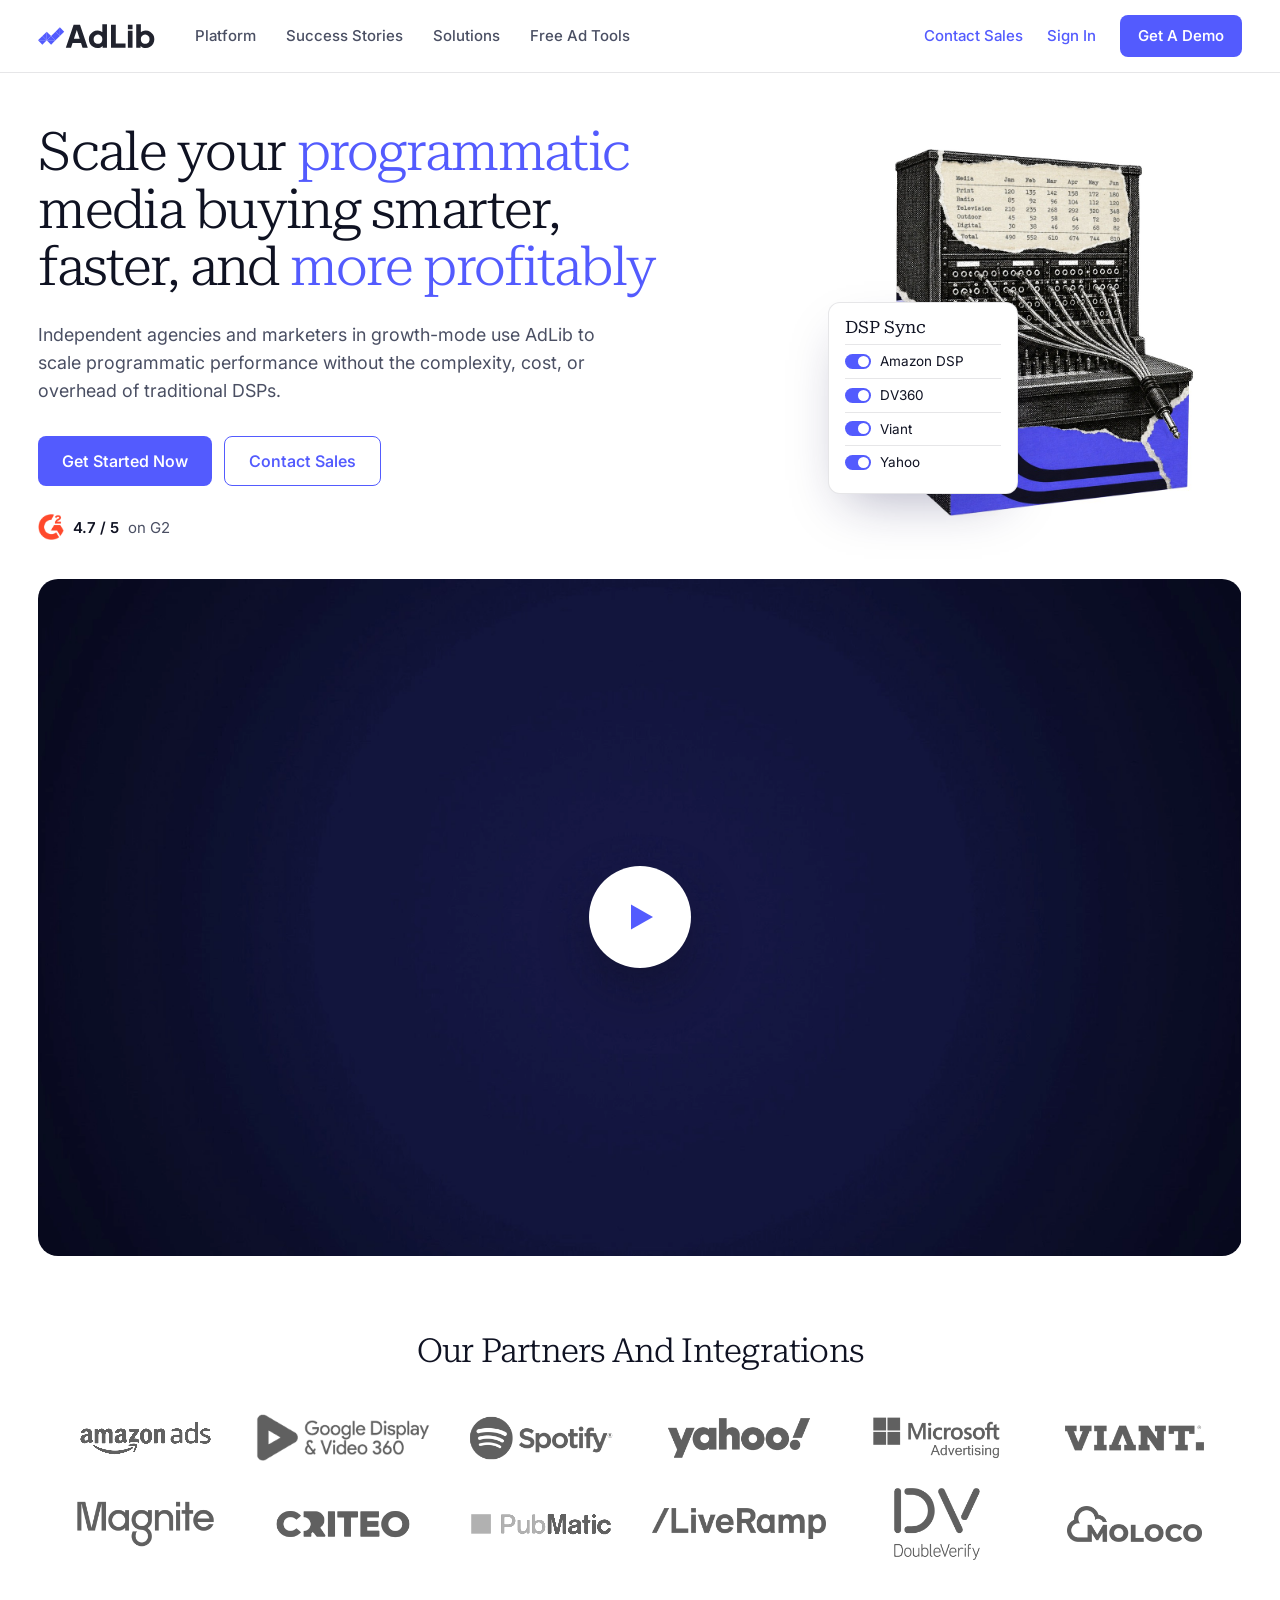
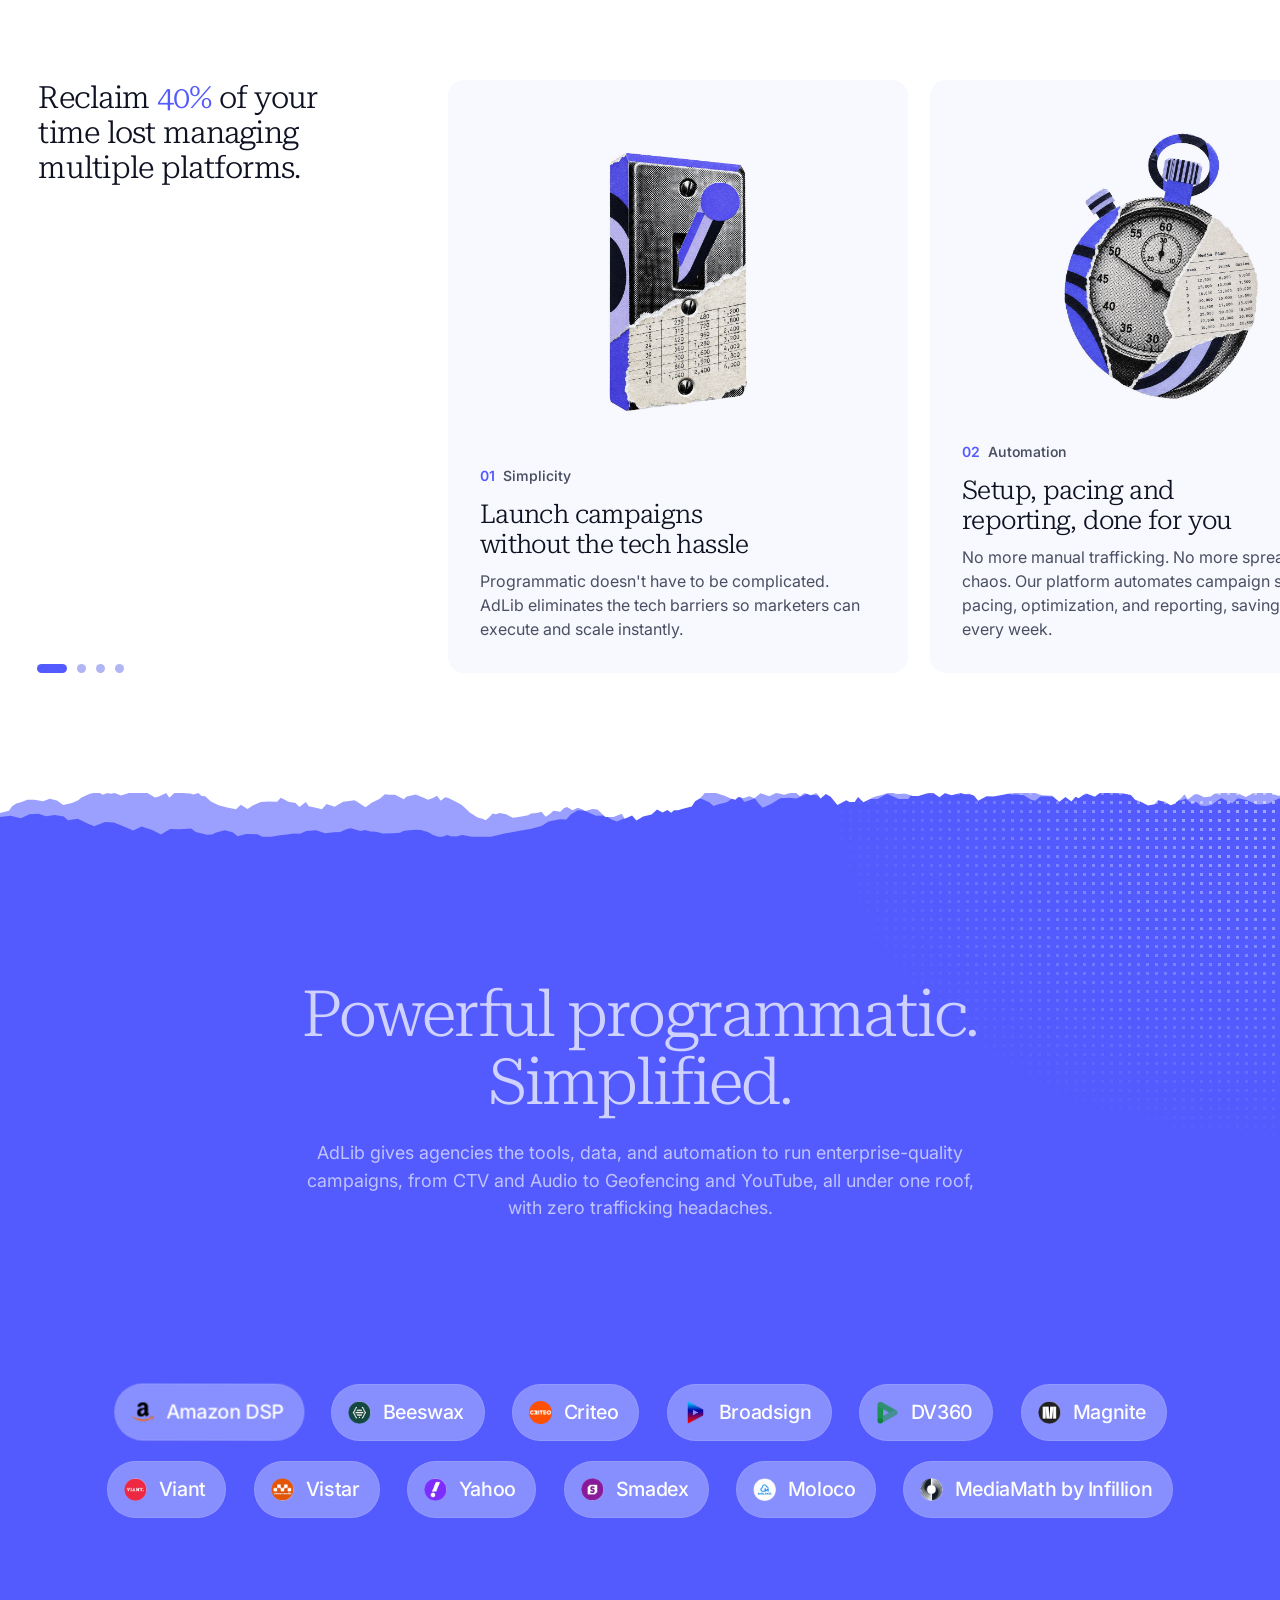
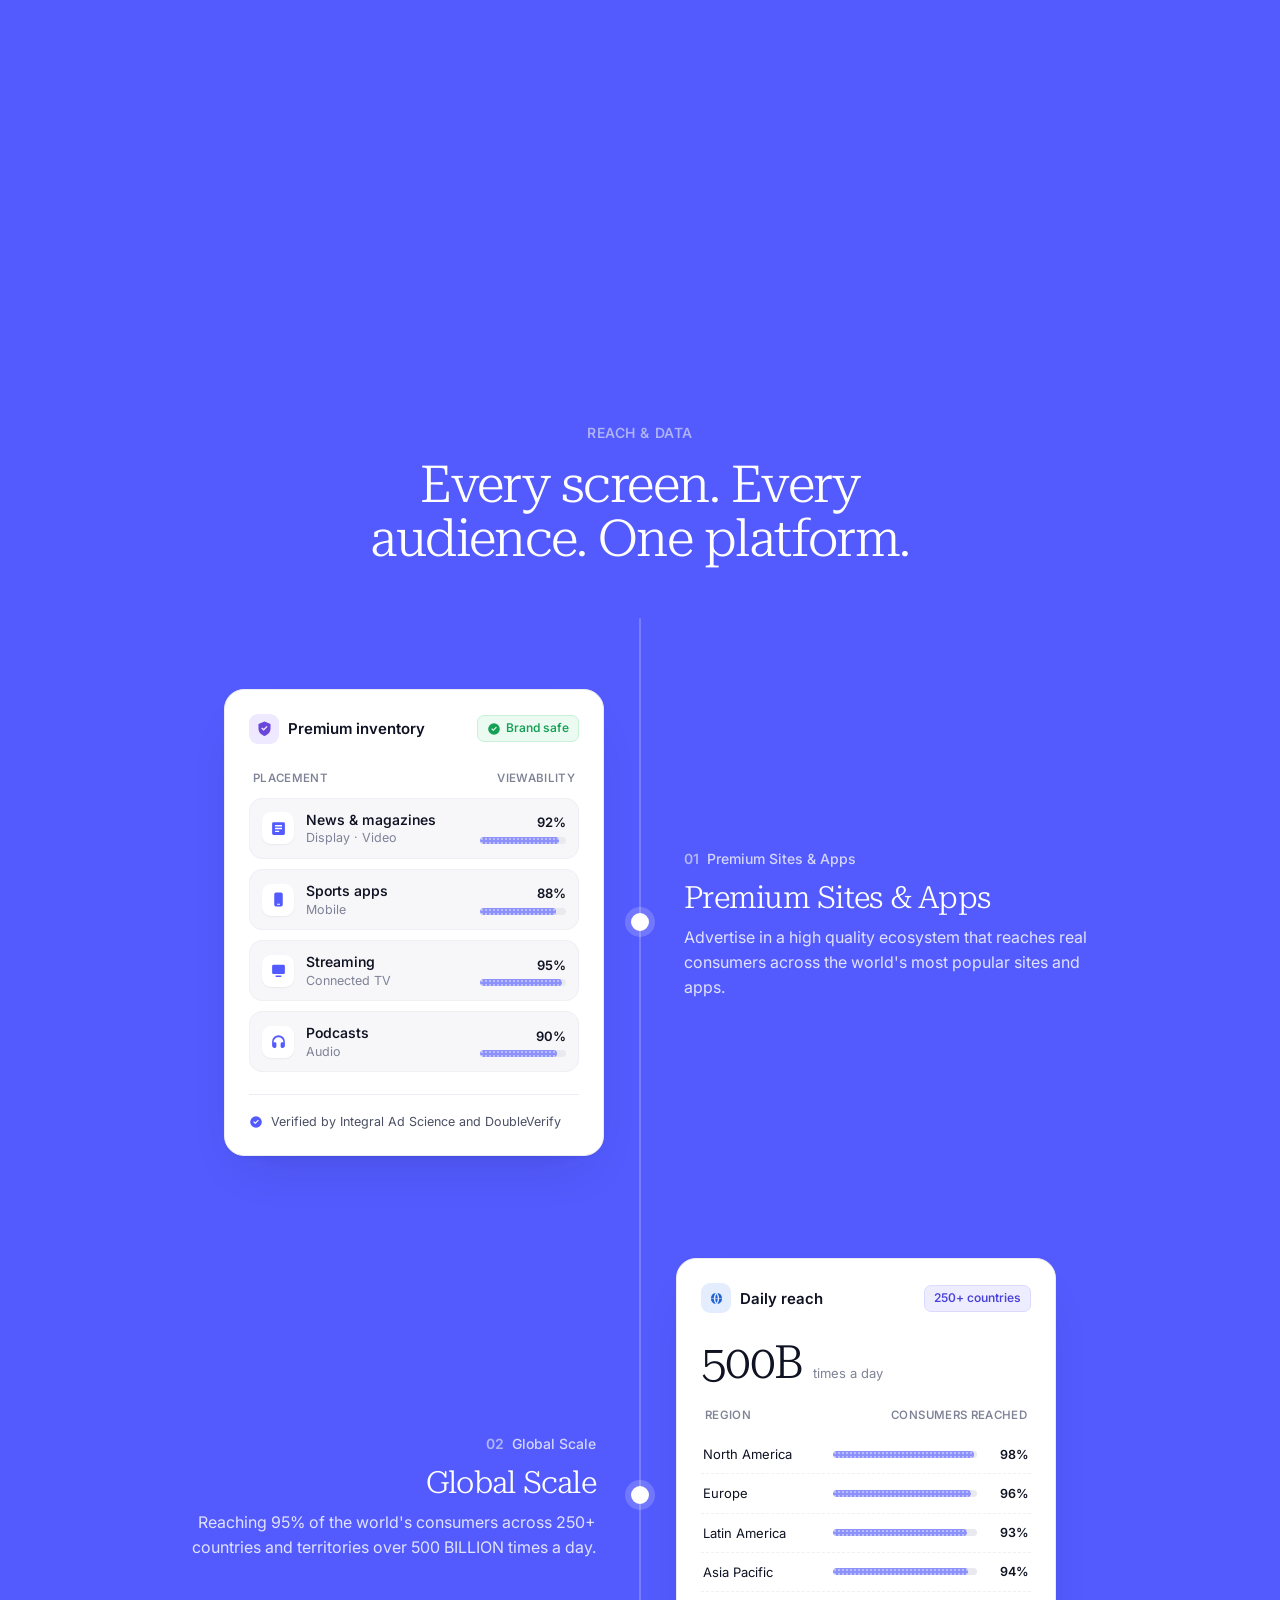
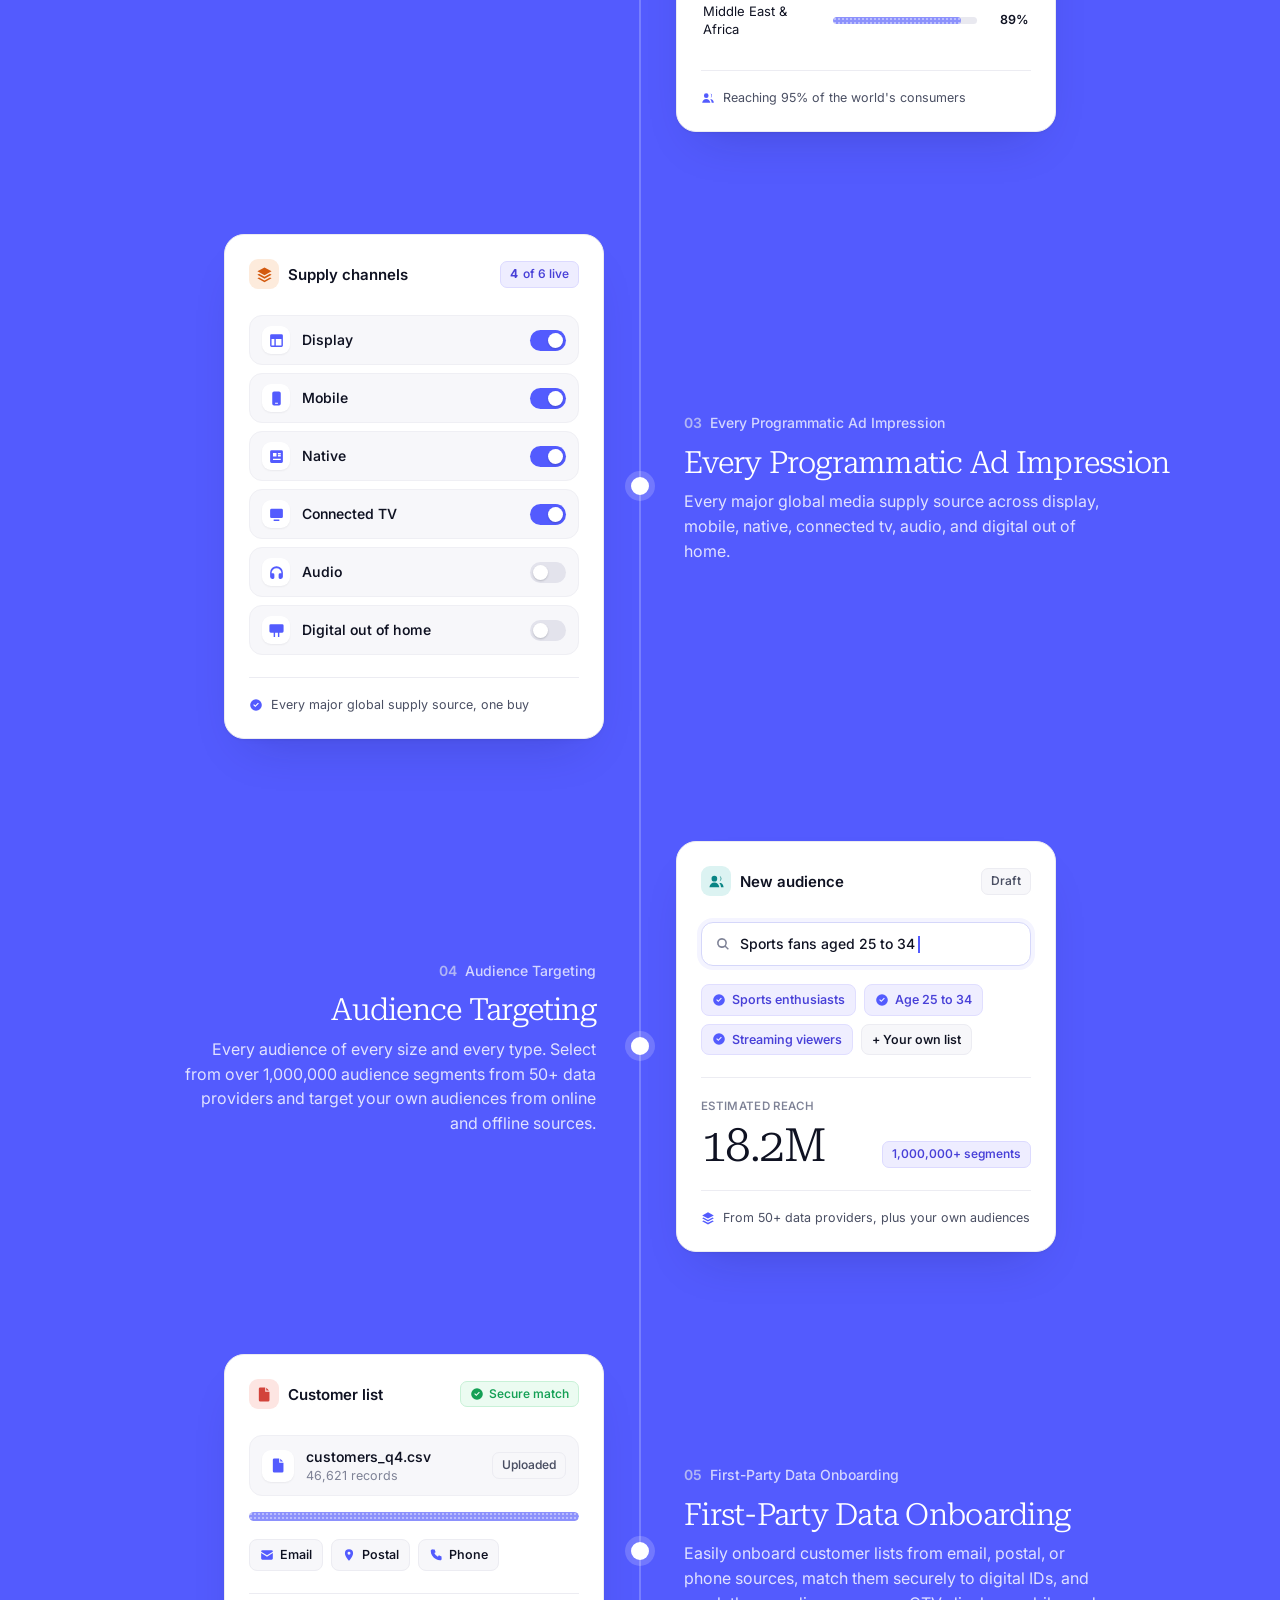
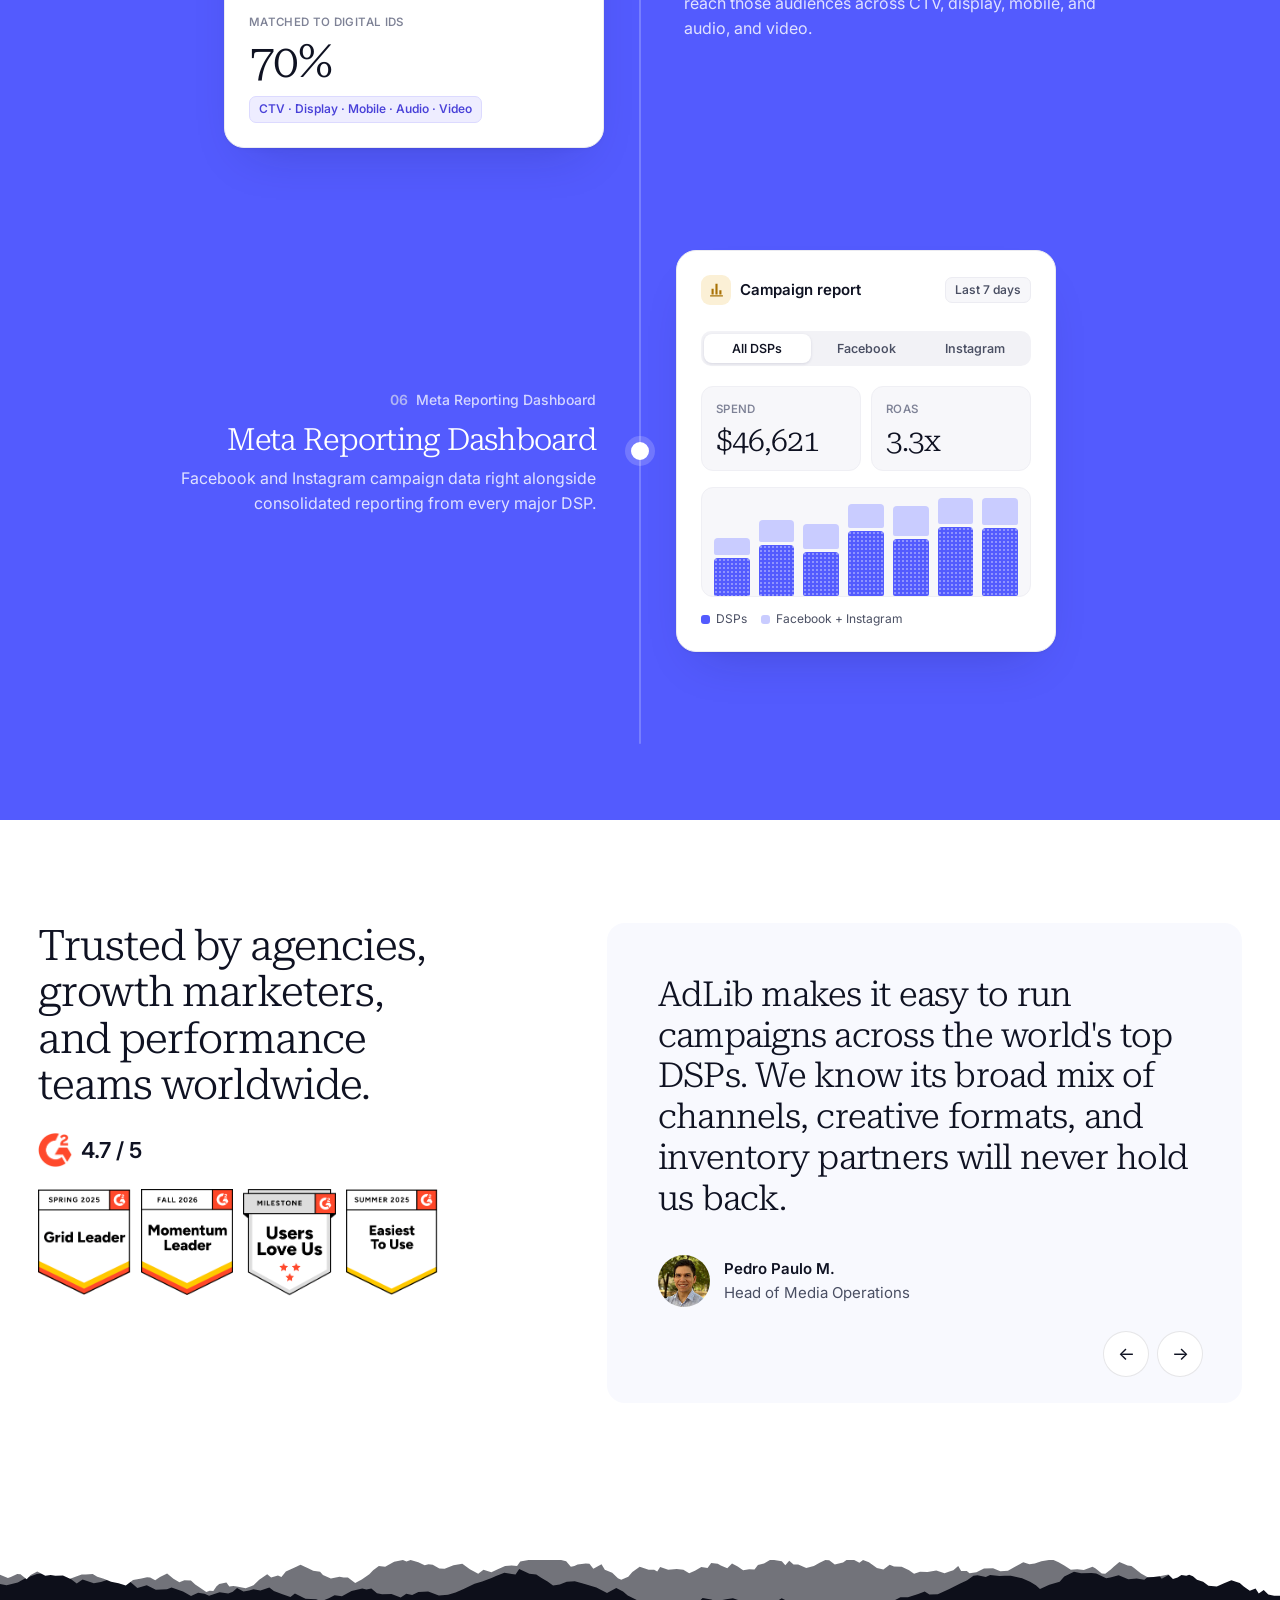
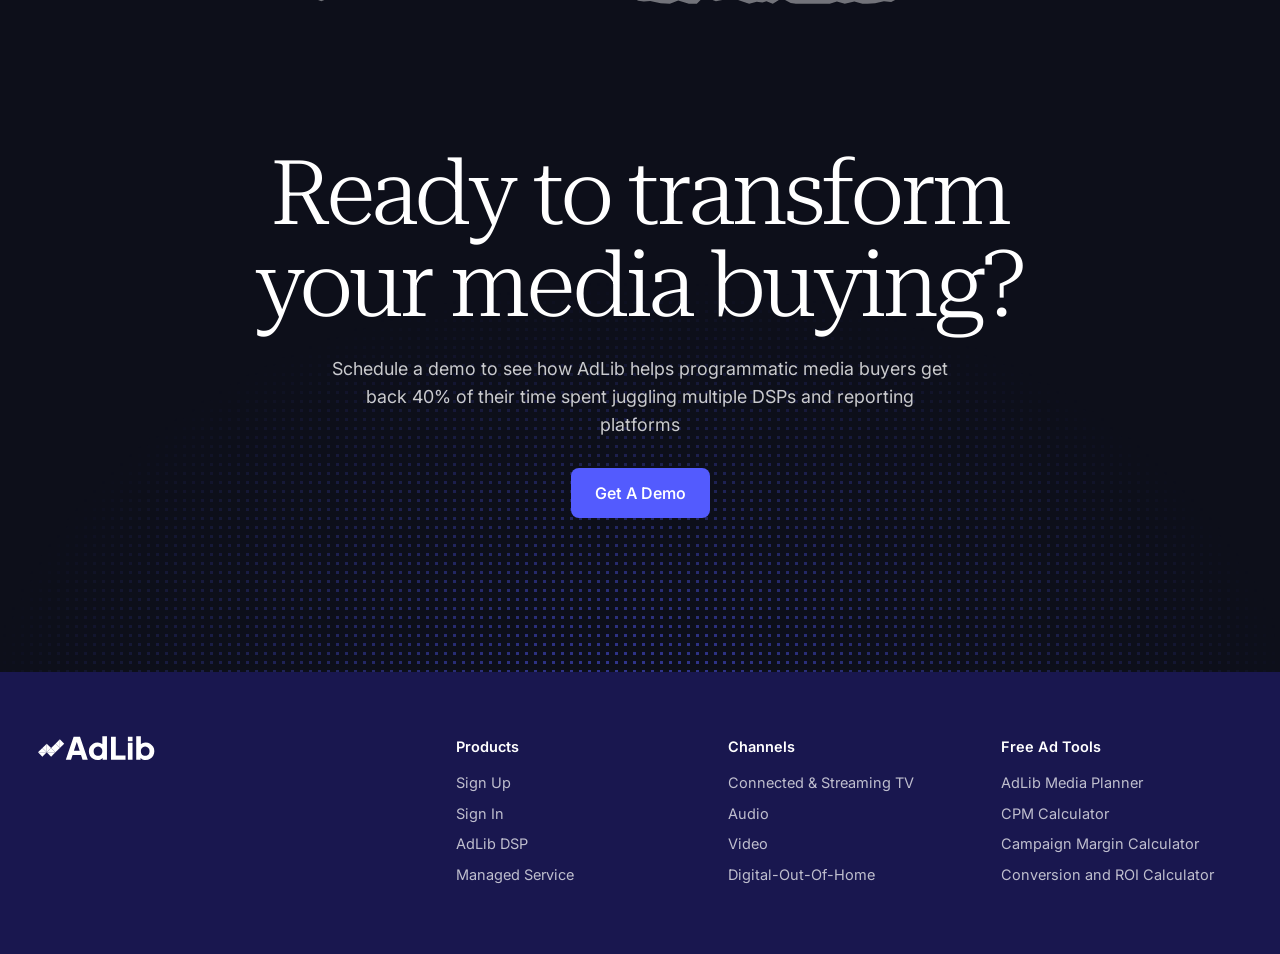
==== commit 9040a384: "Open up the Reach section on phones Removes the timeline line and dots on phones, where they read as" ====
--- a/index.html
+++ b/index.html
@@ -10,8 +10,8 @@
 <link rel="preconnect" href="https://fonts.googleapis.com">
 <link rel="preconnect" href="https://fonts.gstatic.com" crossorigin>
 <link href="https://fonts.googleapis.com/css2?family=Inter:opsz,wght@14..32,100..900&family=Roboto+Serif:opsz,wght@8..144,100..900&display=swap" rel="stylesheet">
-<link rel="stylesheet" href="styles.css?v=18">
-<link rel="stylesheet" href="reach.css?v=18">
+<link rel="stylesheet" href="styles.css?v=19">
+<link rel="stylesheet" href="reach.css?v=19">
 <script>document.documentElement.classList.add('js')</script>
 </head>
 <body>
@@ -102,7 +102,7 @@
     <!-- AdLib's four qualities, in the original order, with the original copy under plainer titles -->
     <div class="rail reveal" id="rail" tabindex="0" role="group" aria-label="Simplicity, Automation, Premium Inventory and Growth Partnership">
       <article class="tile">
-        <div class="tile__art"><img class="object" src="assets/objects/lightswitch.jpg?v=18" alt="A vintage light switch printed in halftone, with a purple paper toggle and a torn media plan" loading="lazy" draggable="false" width="1024" height="1024"></div>
+        <div class="tile__art"><img class="object" src="assets/objects/lightswitch.jpg?v=19" alt="A vintage light switch printed in halftone, with a purple paper toggle and a torn media plan" loading="lazy" draggable="false" width="1024" height="1024"></div>
         <span class="tile__tag"><b>01</b>Simplicity</span>
         <h3>Launch campaigns without the tech hassle</h3>
         <p>Programmatic doesn't have to be complicated. AdLib eliminates the tech barriers so marketers can execute and scale instantly.</p>
@@ -149,7 +149,7 @@
         <div class="dsps__row">
           <span class="dsp"><img src="assets/marks/m01.png" alt="">Amazon DSP</span>
           <span class="dsp"><img src="assets/marks/m02.png" alt="">Beeswax</span>
-          <span class="dsp"><img src="assets/marks/m04.png?v=18" alt="">Criteo</span>
+          <span class="dsp"><img src="assets/marks/m04.png?v=19" alt="">Criteo</span>
           <span class="dsp"><img src="assets/marks/m03.png" alt="">Broadsign</span>
           <span class="dsp"><img src="assets/marks/m05.png" alt="">DV360</span>
           <span class="dsp"><img src="assets/marks/m06.png" alt="">Magnite</span>
@@ -310,7 +310,7 @@
   </div>
 </footer>
 
-<script src="app.js?v=18"></script>
-<script src="reach.js?v=18"></script>
+<script src="app.js?v=19"></script>
+<script src="reach.js?v=19"></script>
 </body>
 </html>
--- a/reach.css
+++ b/reach.css
@@ -32,7 +32,7 @@
 .ac__kpi span{color:var(--ink-3);font-size:13px}
 .ac__big{font:300 46px/1 var(--serif);letter-spacing:-.035em;color:var(--ink)}
 .ac__big--sm{font-size:30px}
-.ac__cap{display:block;margin-bottom:4px;font-size:11.5px;font-weight:550;letter-spacing:.03em;text-transform:uppercase;color:var(--ink-3)}
+.ac__cap{display:block;white-space:nowrap;margin-bottom:4px;font-size:11.5px;font-weight:550;letter-spacing:.03em;text-transform:uppercase;color:var(--ink-3)}
 .ac__reg{display:grid;grid-template-columns:118px 1fr 40px;align-items:center;gap:12px;padding:8px 2px;font-size:13px}
 .ac__reg b{font-weight:600;font-size:12.5px;text-align:right}
 .ac__reg+.ac__reg{border-top:1px dashed #E7E8F5}
@@ -50,7 +50,7 @@
 .chip2{display:inline-flex;align-items:center;gap:6px;padding:6px 10px;border-radius:8px;background:#fff;border:1px solid var(--line);font-size:12.5px;font-weight:550}
 .chip2 svg{width:13px;height:13px;color:var(--purple)}
 .chip2--on{background:#EEEDFF;border-color:#DCDAFF;color:#4840D8}
-.ac__split{display:flex;align-items:flex-end;justify-content:space-between;gap:12px;padding-top:12px;border-top:1px solid var(--line)}
+.ac__split{display:flex;flex-wrap:wrap;align-items:flex-end;justify-content:space-between;gap:12px;padding-top:12px;border-top:1px solid var(--line)}
 .seg2{display:flex;gap:2px;padding:3px;border-radius:10px;background:#EFEFFA;font-size:12.5px;font-weight:550;color:var(--ink-2);margin-bottom:14px}
 .seg2 span{flex:1;text-align:center;padding:6px 8px;border-radius:8px}
 .seg2 .on{background:#fff;color:var(--ink);box-shadow:0 1px 3px rgba(25,23,79,.12)}
@@ -170,20 +170,20 @@
   .ac{padding:15px;border-radius:18px}
   .ac__big{font-size:38px}
   .ac__reg{grid-template-columns:100px 1fr 36px}
-  .reach__track{left:18px}
-  .reach__line{padding:8px 0 48px}
-  .reach .item{grid-template-columns:36px minmax(0,1fr);row-gap:24px;padding:40px 0}
-  .reach .item+.item{border-top:1px solid #F0F0F5}
+  /* Phones: no timeline line or dots, just each feature with its card and plenty of room between them */
+  .reach__track,.reach .item__dot{display:none}
+  .reach__line{padding:0 0 32px}
+  .reach .item{display:block;padding:0}
+  .reach .item+.item{margin-top:88px}
+  .reach .item__txt{padding:0}
+  .reach .item:nth-child(n) .item__txt{text-align:left}
+  .reach .item:nth-child(n) .item__txt p{margin-left:0}
+  .reach .item:nth-child(n) .item__txt .num{justify-content:flex-start}
   .reach .item__txt h3{font-size:26px;margin:10px 0 8px}
   .reach .item__txt p{font-size:15.5px;line-height:1.6}
-  .reach .item:nth-child(n) .item__card{grid-column:1/-1;position:relative;z-index:1}
+  .reach .item__card{margin-top:26px}
   .reach .item__card .ac{max-width:none;padding:18px}
   .reach .ac__meter{width:76px}
-  .reach .item__dot{grid-column:1;grid-row:1;align-self:start;margin-top:6px}
-  .reach .item:nth-child(n) .item__txt{grid-column:2;grid-row:1;text-align:left}
-  .reach .item:nth-child(n) .item__txt p{margin-left:0}
-  .reach .item:nth-child(n) .item__txt .num{justify-content:flex-start}
-  .reach .item:nth-child(n) .item__card{grid-column:1/-1;grid-row:2;justify-content:flex-start}
 }
 @media (prefers-reduced-motion:reduce){
   .ac,.ac .s,.bar i,.ac__chart i,.tog::after{transition:none!important}
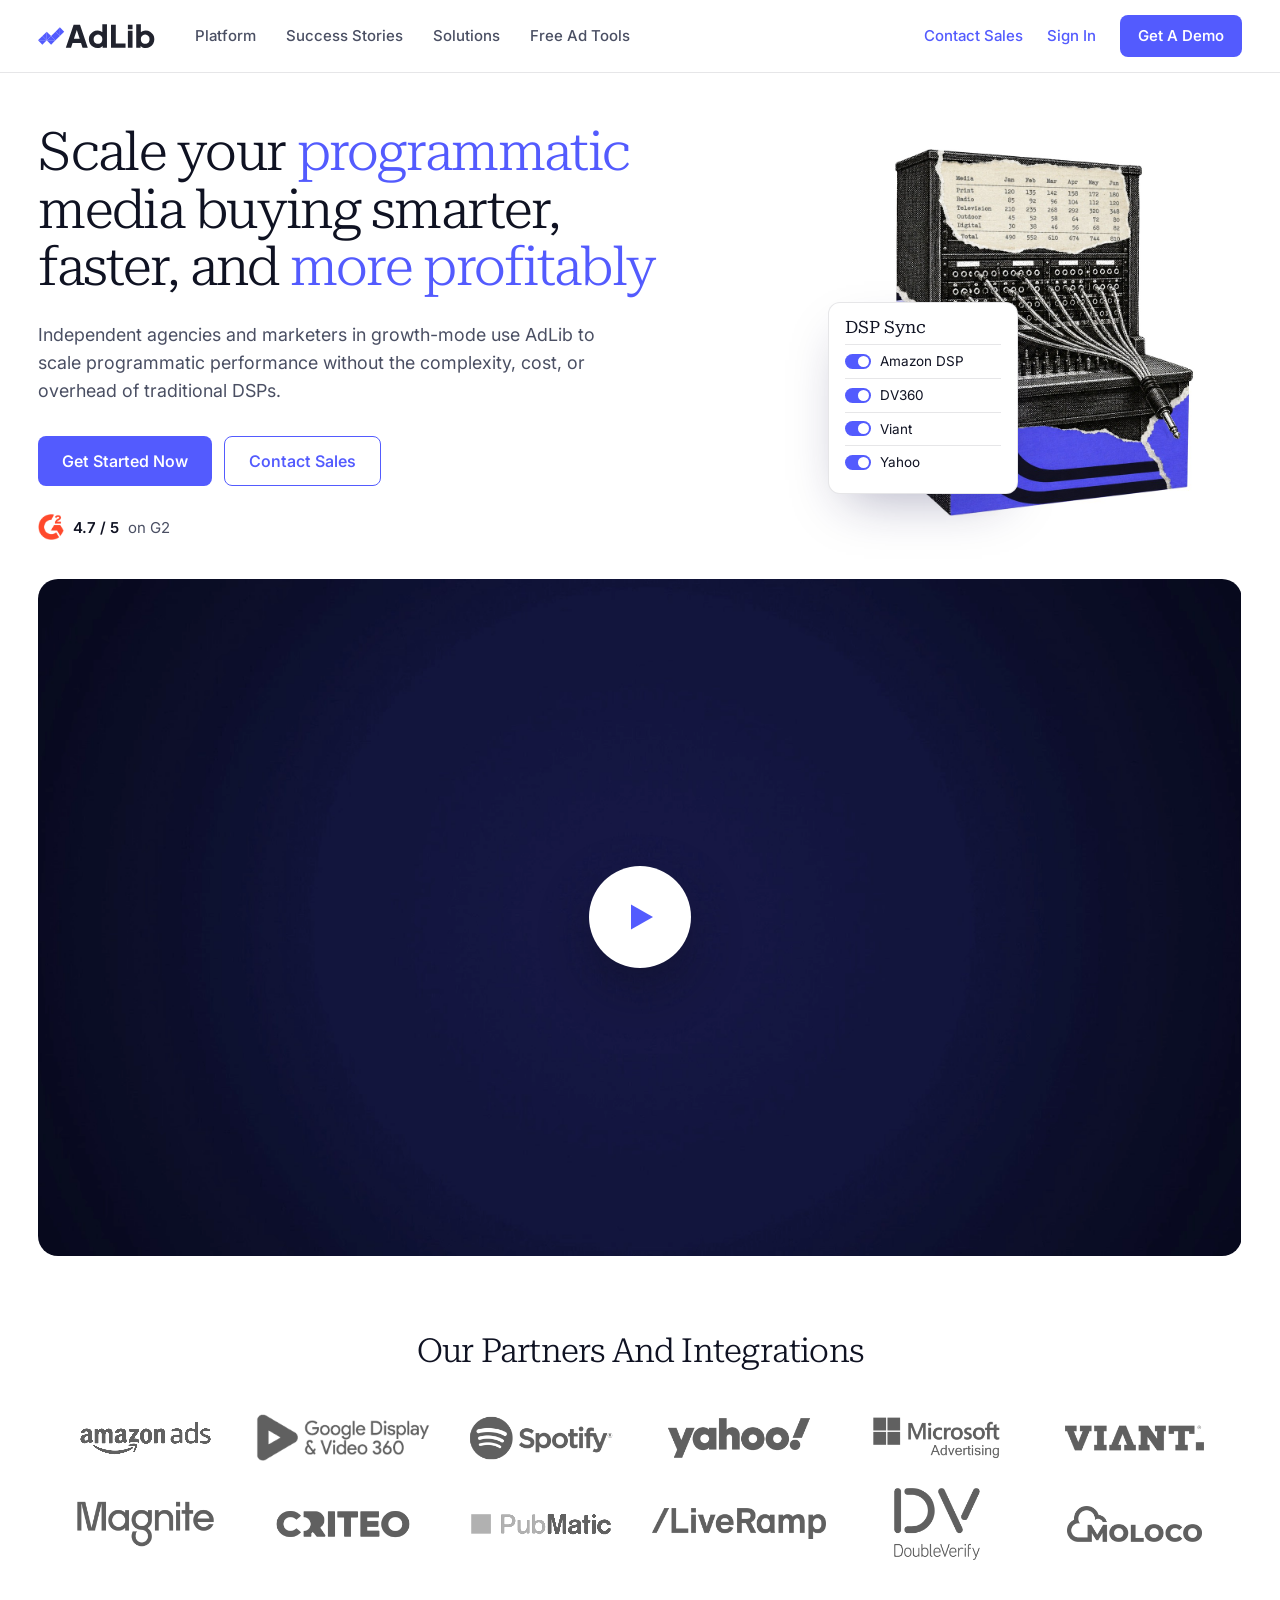
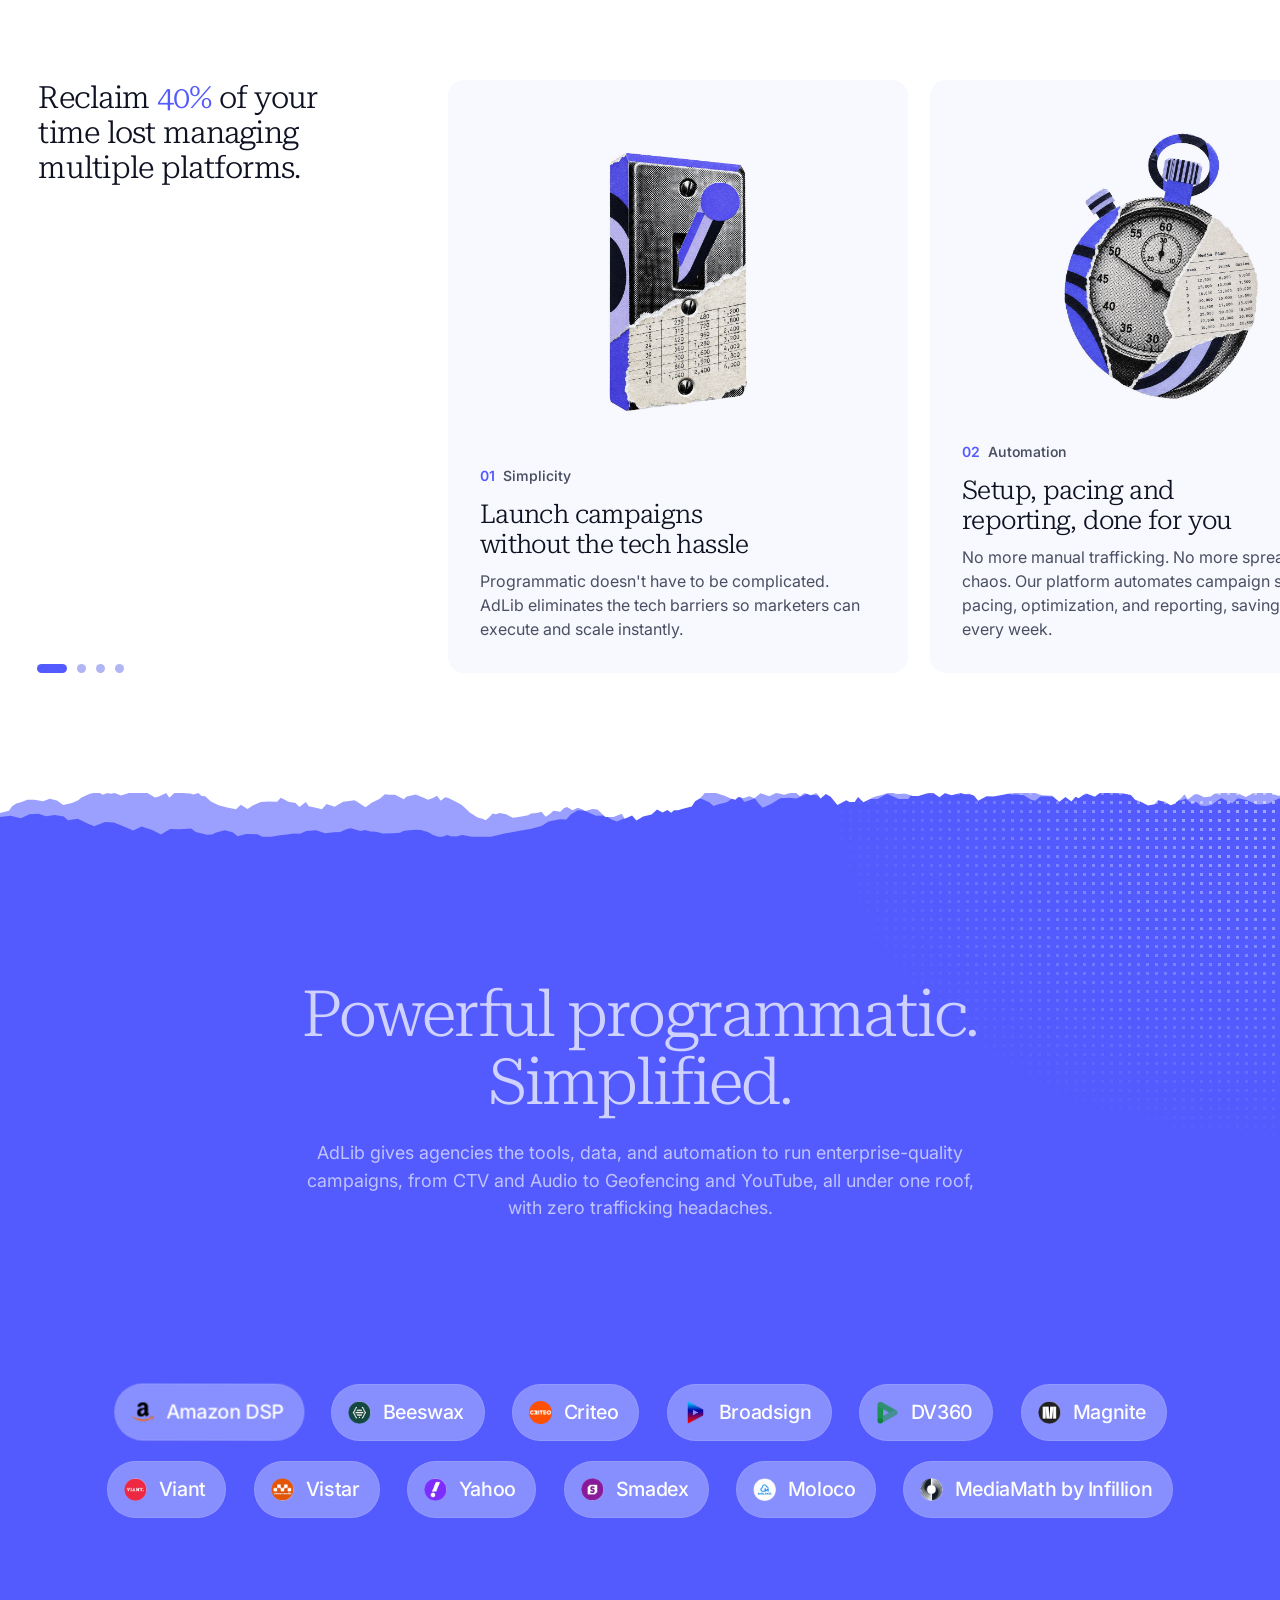
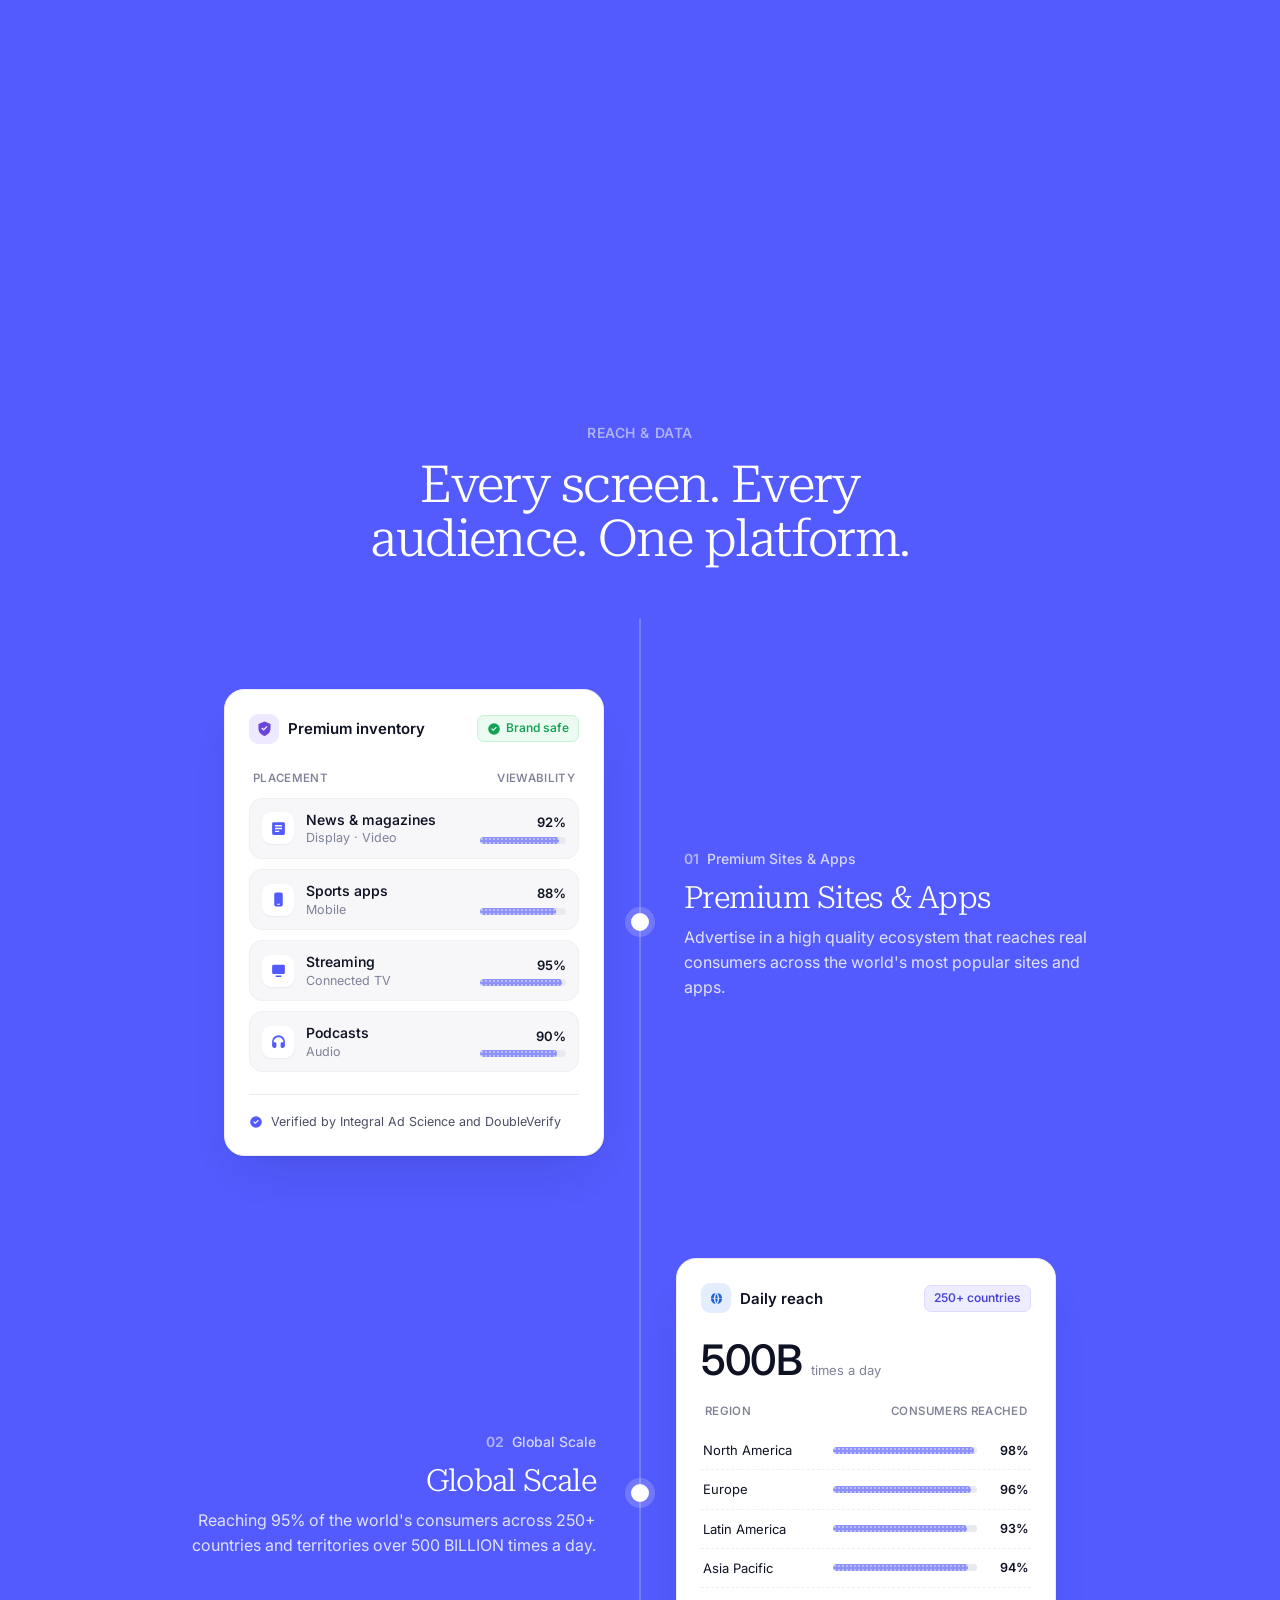
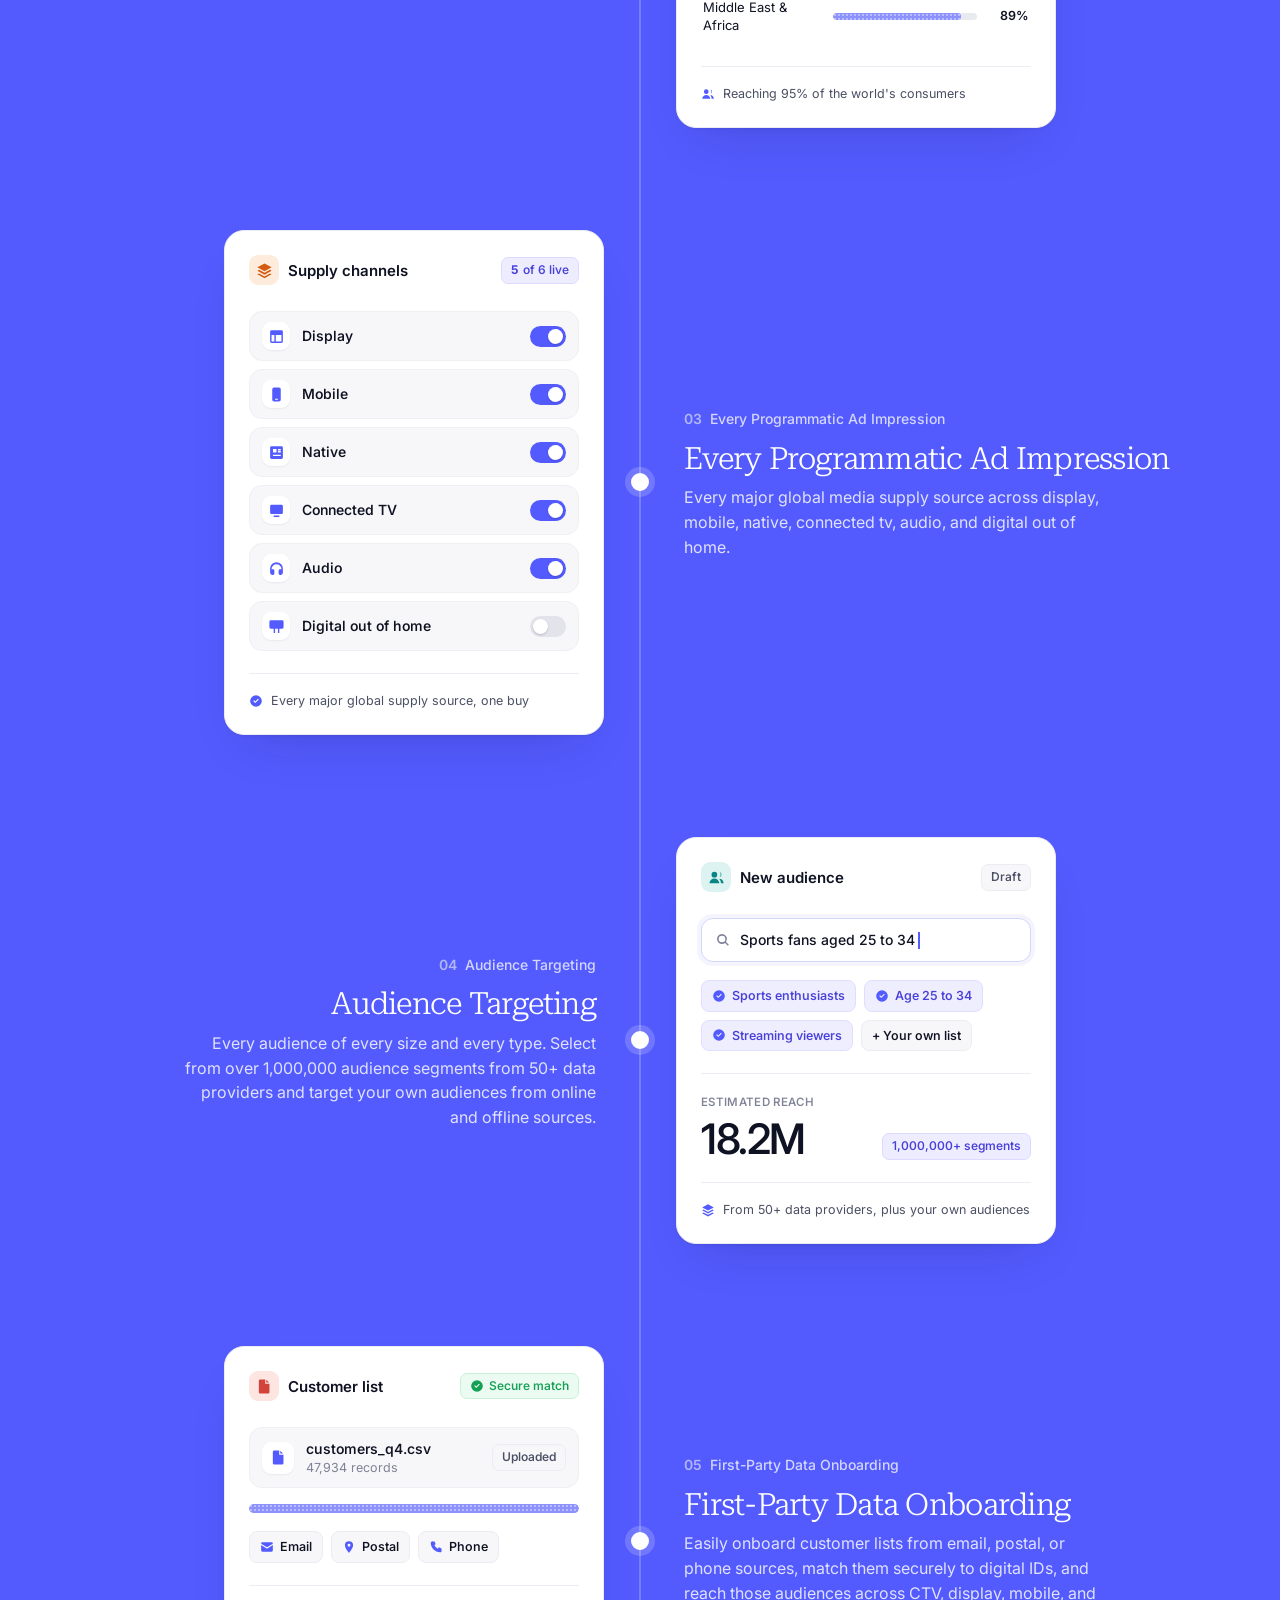
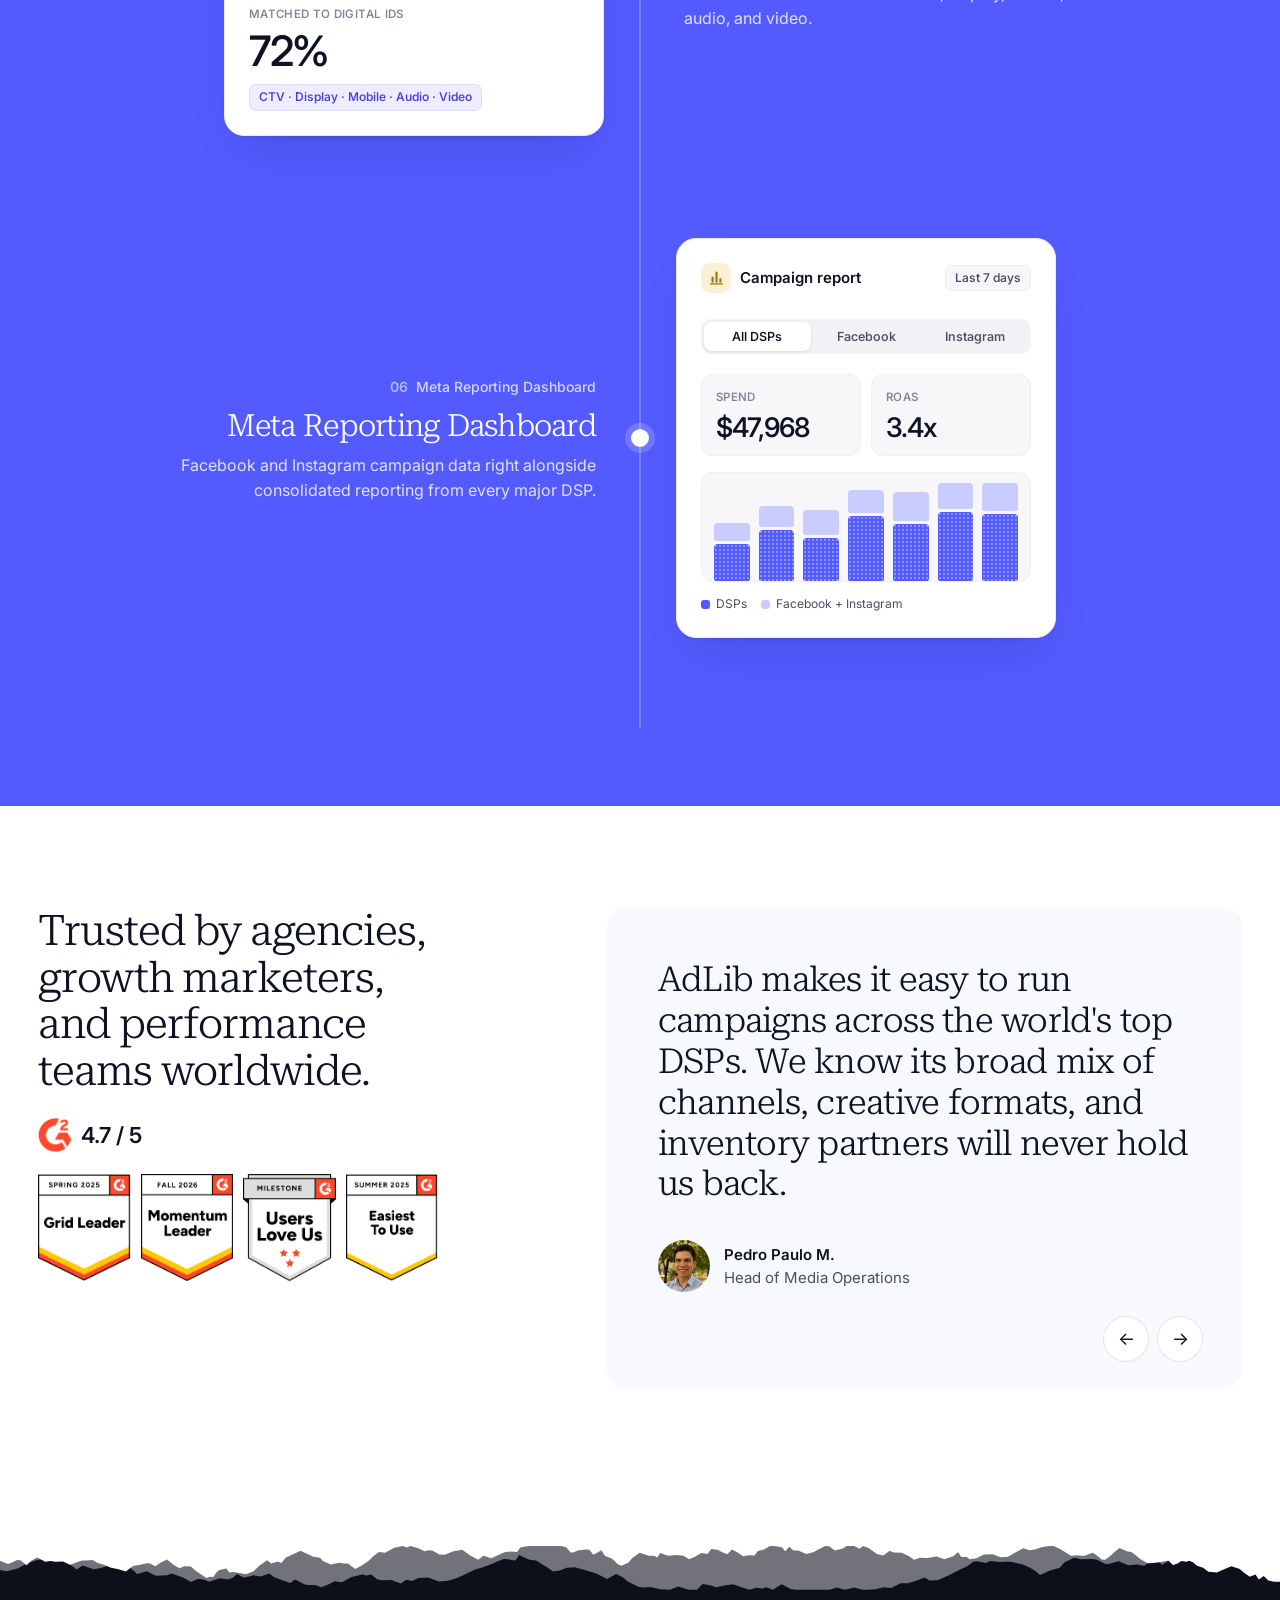
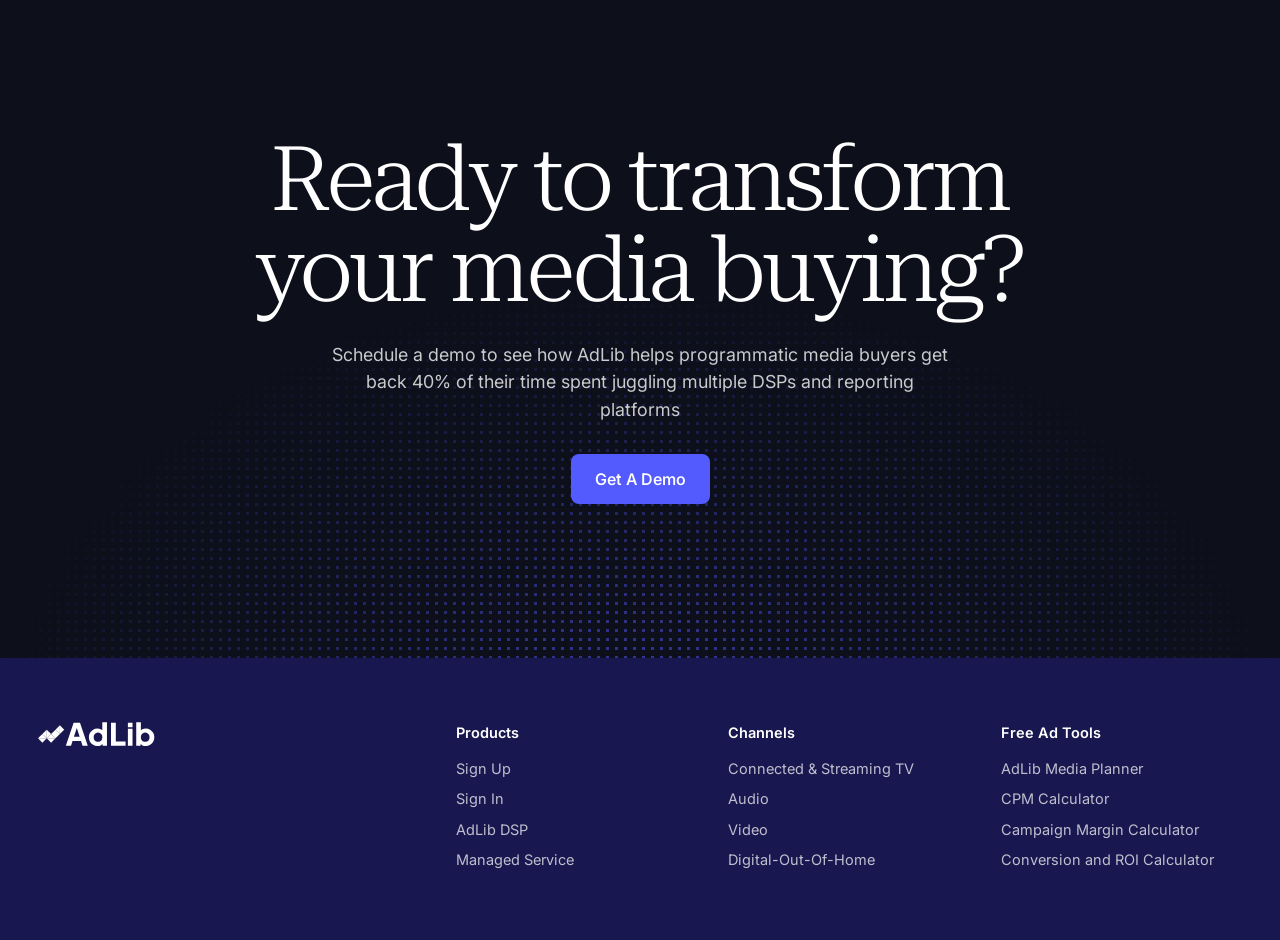
==== commit 322fcb71: "Set the card figures in Inter so the digits sit on one line Roboto Serif draws old-style digits that" ====
--- a/index.html
+++ b/index.html
@@ -10,8 +10,8 @@
 <link rel="preconnect" href="https://fonts.googleapis.com">
 <link rel="preconnect" href="https://fonts.gstatic.com" crossorigin>
 <link href="https://fonts.googleapis.com/css2?family=Inter:opsz,wght@14..32,100..900&family=Roboto+Serif:opsz,wght@8..144,100..900&display=swap" rel="stylesheet">
-<link rel="stylesheet" href="styles.css?v=19">
-<link rel="stylesheet" href="reach.css?v=19">
+<link rel="stylesheet" href="styles.css?v=20">
+<link rel="stylesheet" href="reach.css?v=20">
 <script>document.documentElement.classList.add('js')</script>
 </head>
 <body>
@@ -102,7 +102,7 @@
     <!-- AdLib's four qualities, in the original order, with the original copy under plainer titles -->
     <div class="rail reveal" id="rail" tabindex="0" role="group" aria-label="Simplicity, Automation, Premium Inventory and Growth Partnership">
       <article class="tile">
-        <div class="tile__art"><img class="object" src="assets/objects/lightswitch.jpg?v=19" alt="A vintage light switch printed in halftone, with a purple paper toggle and a torn media plan" loading="lazy" draggable="false" width="1024" height="1024"></div>
+        <div class="tile__art"><img class="object" src="assets/objects/lightswitch.jpg?v=20" alt="A vintage light switch printed in halftone, with a purple paper toggle and a torn media plan" loading="lazy" draggable="false" width="1024" height="1024"></div>
         <span class="tile__tag"><b>01</b>Simplicity</span>
         <h3>Launch campaigns without the tech hassle</h3>
         <p>Programmatic doesn't have to be complicated. AdLib eliminates the tech barriers so marketers can execute and scale instantly.</p>
@@ -149,7 +149,7 @@
         <div class="dsps__row">
           <span class="dsp"><img src="assets/marks/m01.png" alt="">Amazon DSP</span>
           <span class="dsp"><img src="assets/marks/m02.png" alt="">Beeswax</span>
-          <span class="dsp"><img src="assets/marks/m04.png?v=19" alt="">Criteo</span>
+          <span class="dsp"><img src="assets/marks/m04.png?v=20" alt="">Criteo</span>
           <span class="dsp"><img src="assets/marks/m03.png" alt="">Broadsign</span>
           <span class="dsp"><img src="assets/marks/m05.png" alt="">DV360</span>
           <span class="dsp"><img src="assets/marks/m06.png" alt="">Magnite</span>
@@ -310,7 +310,7 @@
   </div>
 </footer>
 
-<script src="app.js?v=19"></script>
-<script src="reach.js?v=19"></script>
+<script src="app.js?v=20"></script>
+<script src="reach.js?v=20"></script>
 </body>
 </html>
--- a/reach.css
+++ b/reach.css
@@ -30,8 +30,8 @@
 .ac__foot svg{color:var(--purple)}
 .ac__kpi{display:flex;align-items:baseline;gap:10px;margin:4px 0 14px}
 .ac__kpi span{color:var(--ink-3);font-size:13px}
-.ac__big{font:300 46px/1 var(--serif);letter-spacing:-.035em;color:var(--ink)}
-.ac__big--sm{font-size:30px}
+.ac__big{font:550 42px/1 var(--sans);letter-spacing:-.035em;font-variant-numeric:lining-nums;color:var(--ink)}
+.ac__big--sm{font-size:27px}
 .ac__cap{display:block;white-space:nowrap;margin-bottom:4px;font-size:11.5px;font-weight:550;letter-spacing:.03em;text-transform:uppercase;color:var(--ink-3)}
 .ac__reg{display:grid;grid-template-columns:118px 1fr 40px;align-items:center;gap:12px;padding:8px 2px;font-size:13px}
 .ac__reg b{font-weight:600;font-size:12.5px;text-align:right}
@@ -165,10 +165,10 @@
 
 @media (max-width:900px){
   .ac{padding:15px;border-radius:18px}
-  .ac__big{font-size:38px}
+  .ac__big{font-size:34px}
   .ac__reg{grid-template-columns:100px 1fr 36px}
   .ac{padding:15px;border-radius:18px}
-  .ac__big{font-size:38px}
+  .ac__big{font-size:34px}
   .ac__reg{grid-template-columns:100px 1fr 36px}
   /* Phones: no timeline line or dots, just each feature with its card and plenty of room between them */
   .reach__track,.reach .item__dot{display:none}
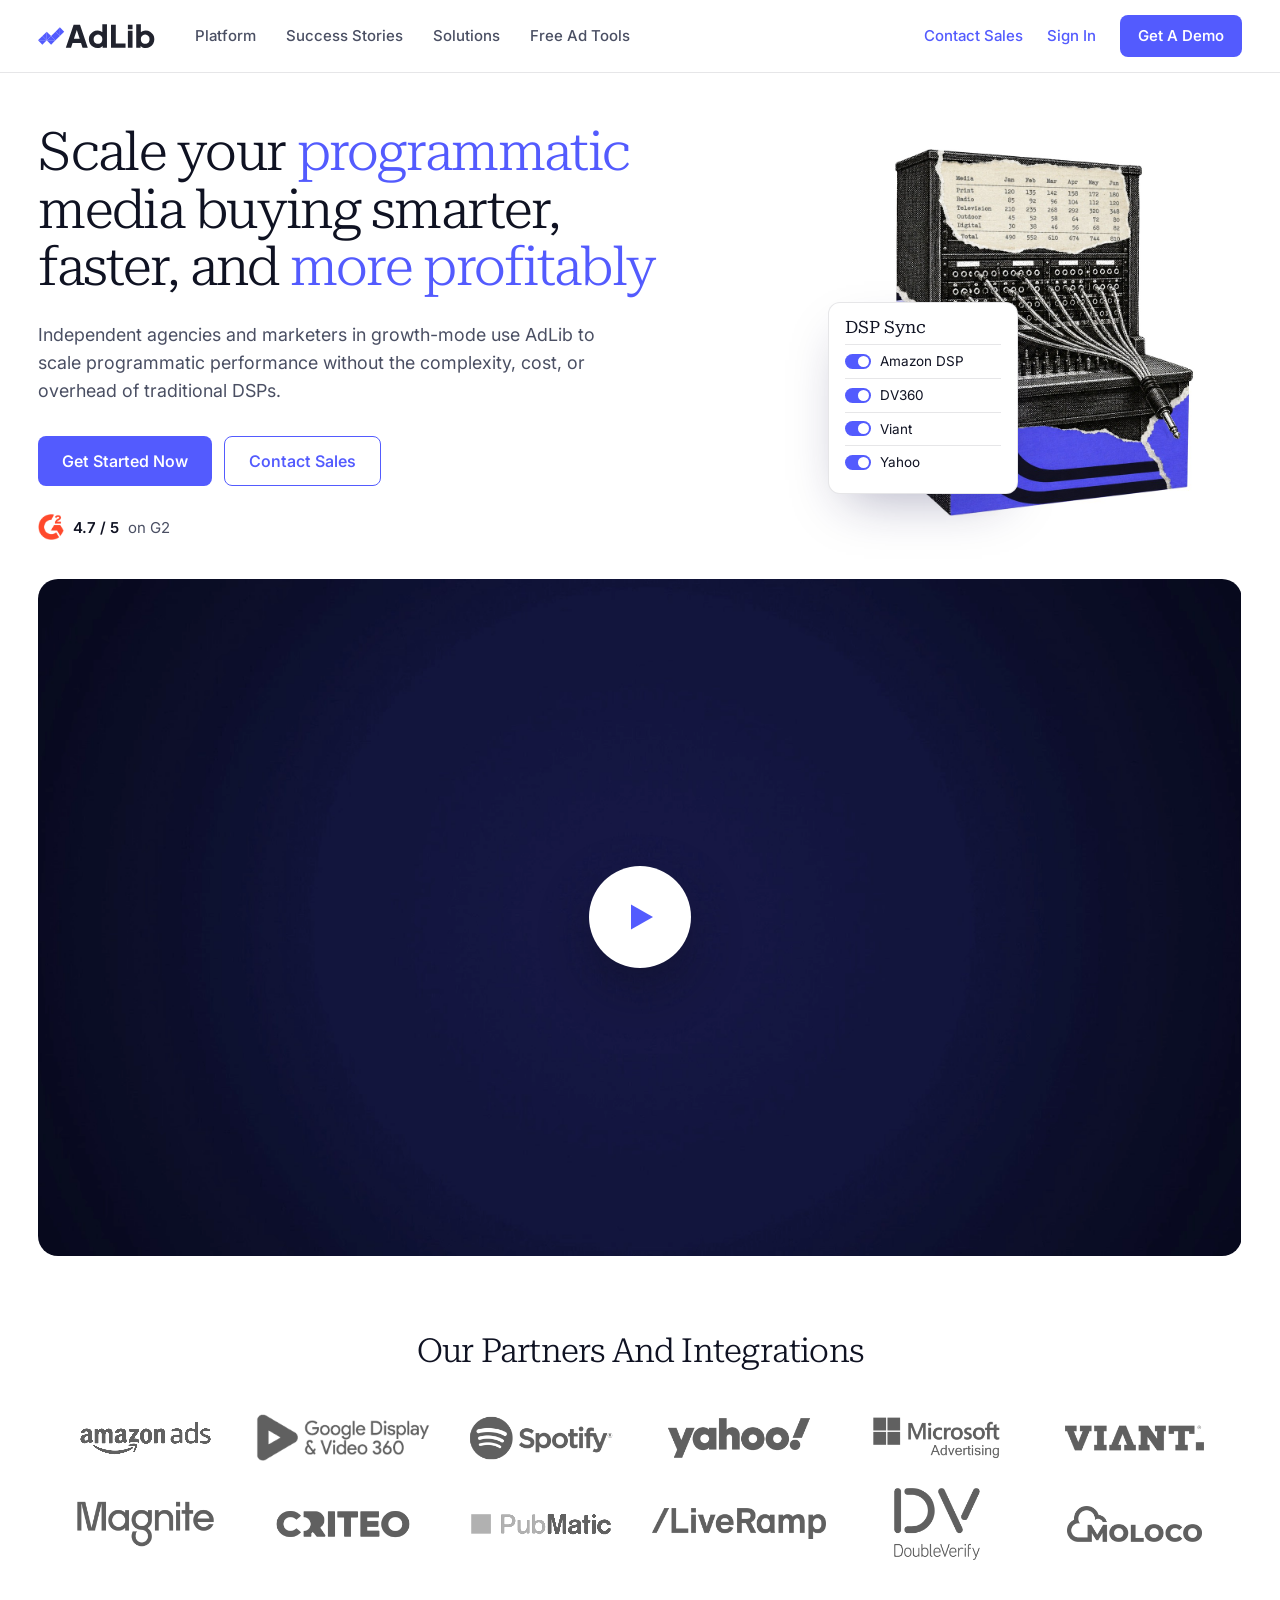
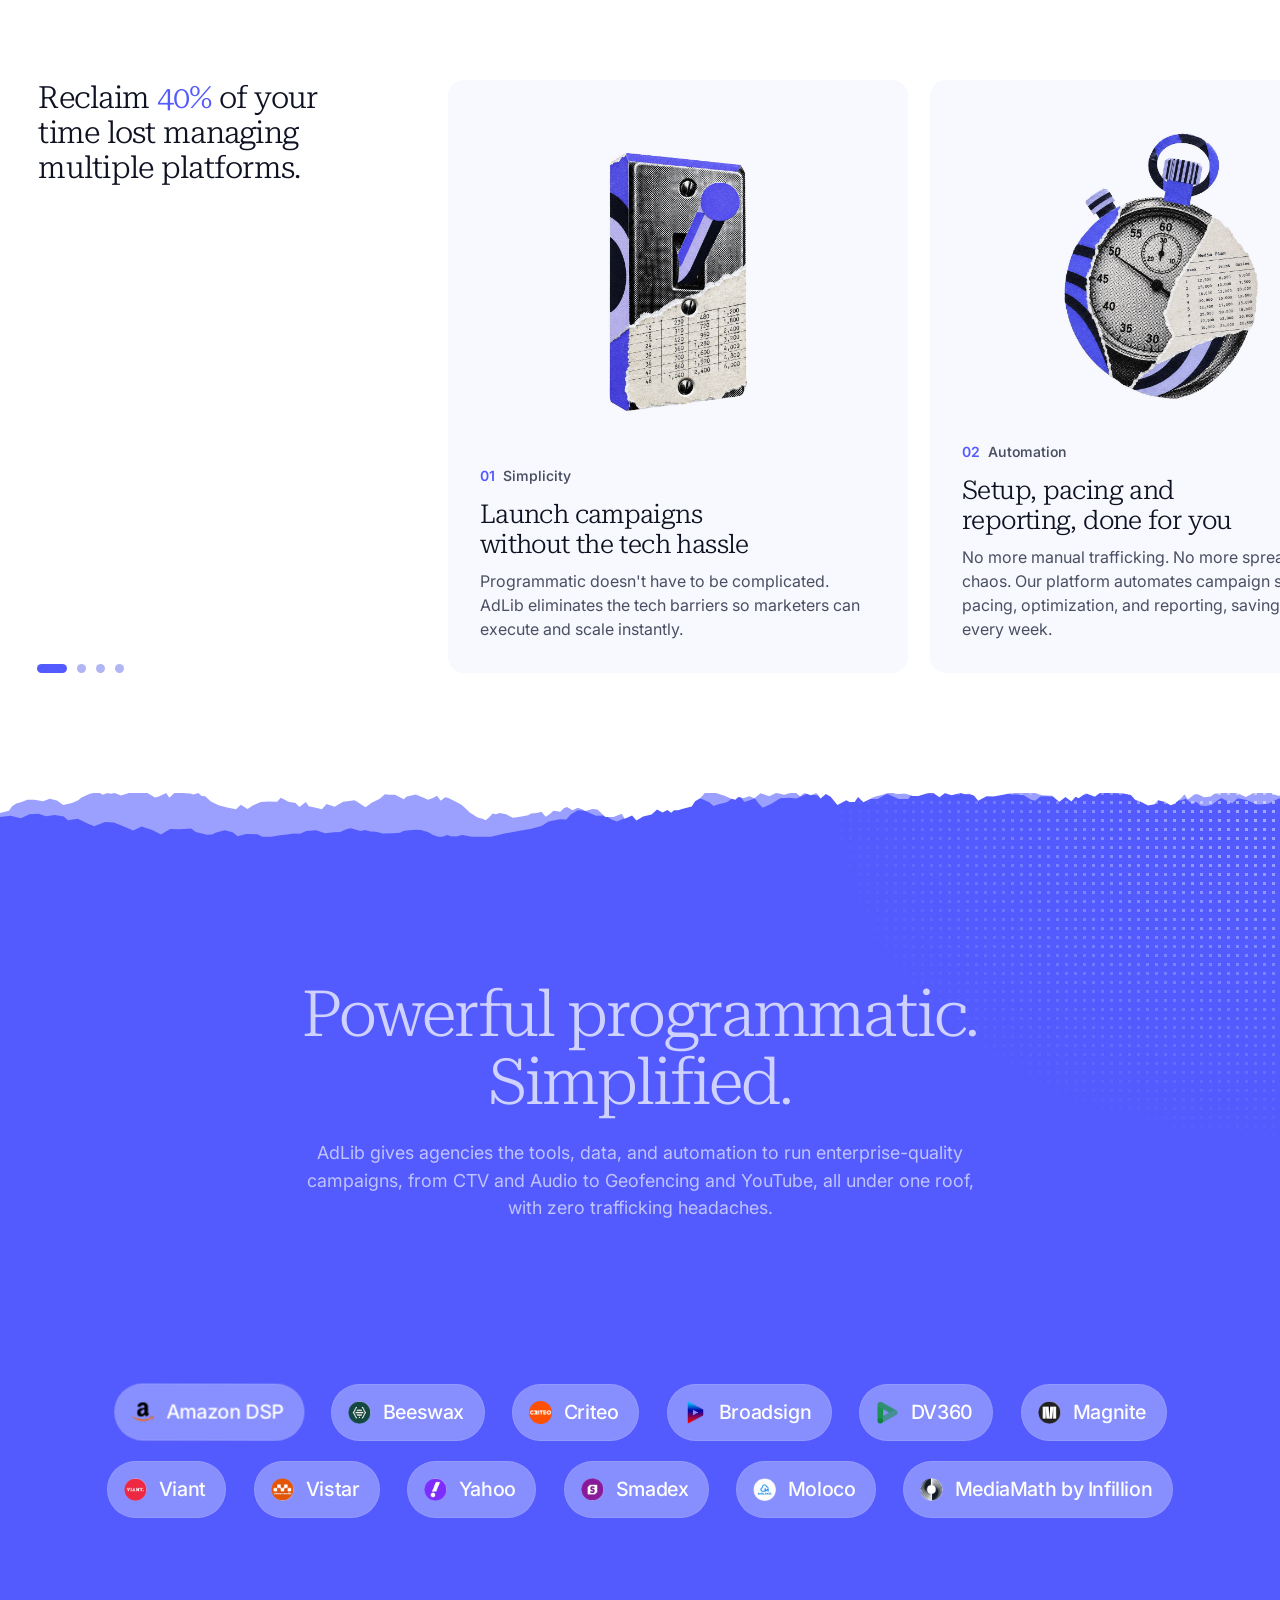
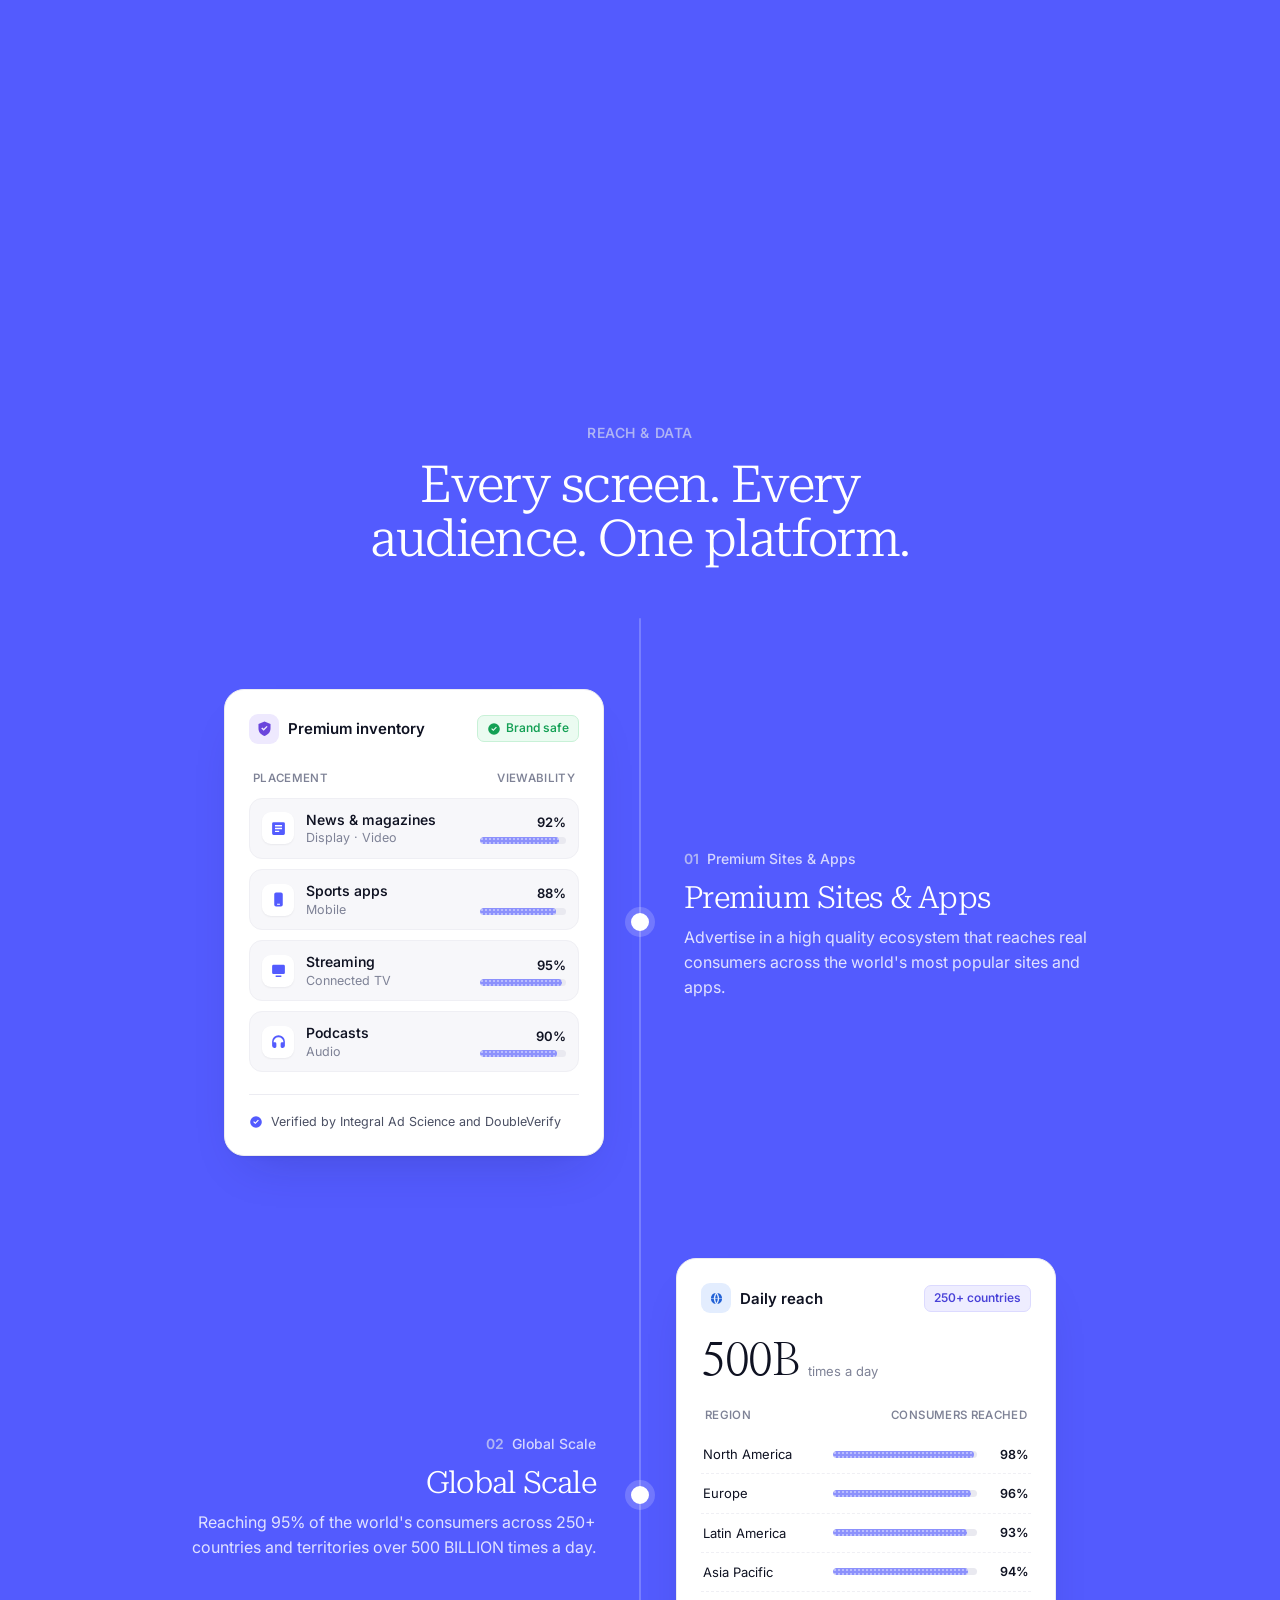
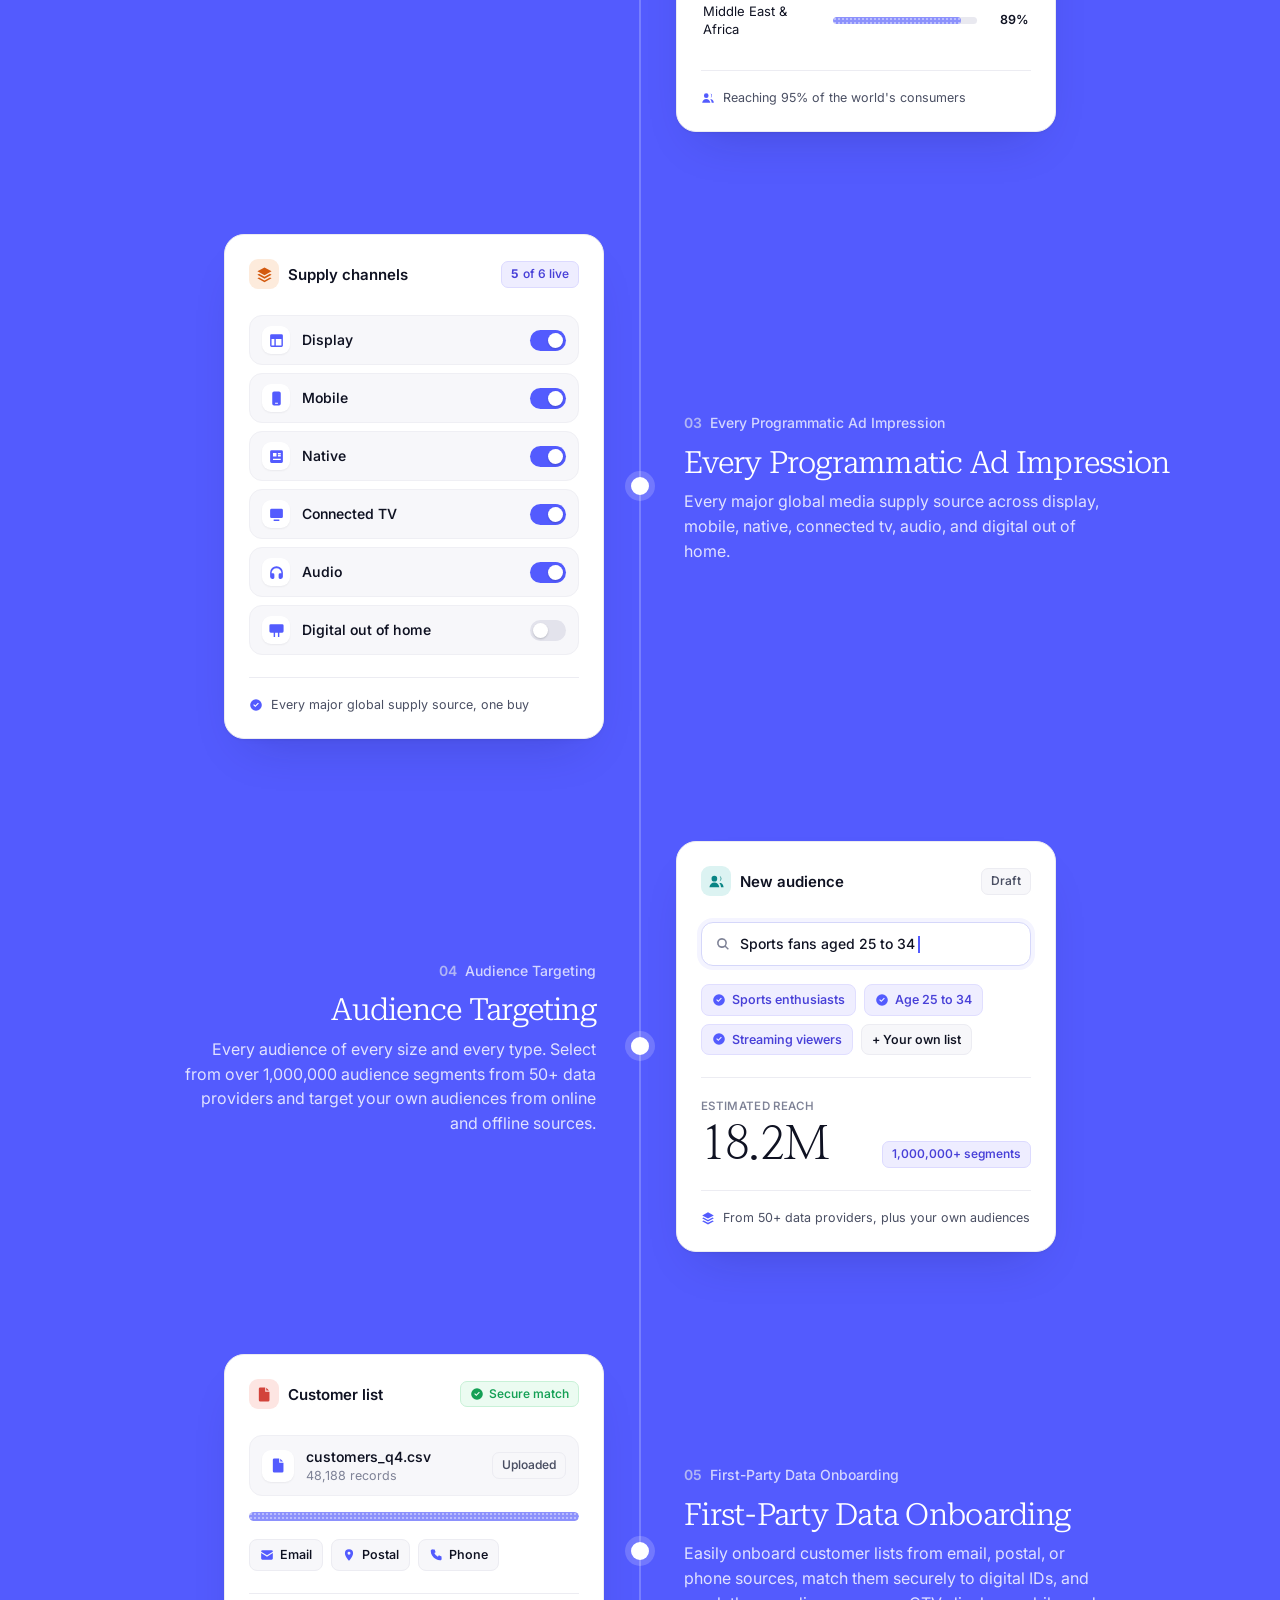
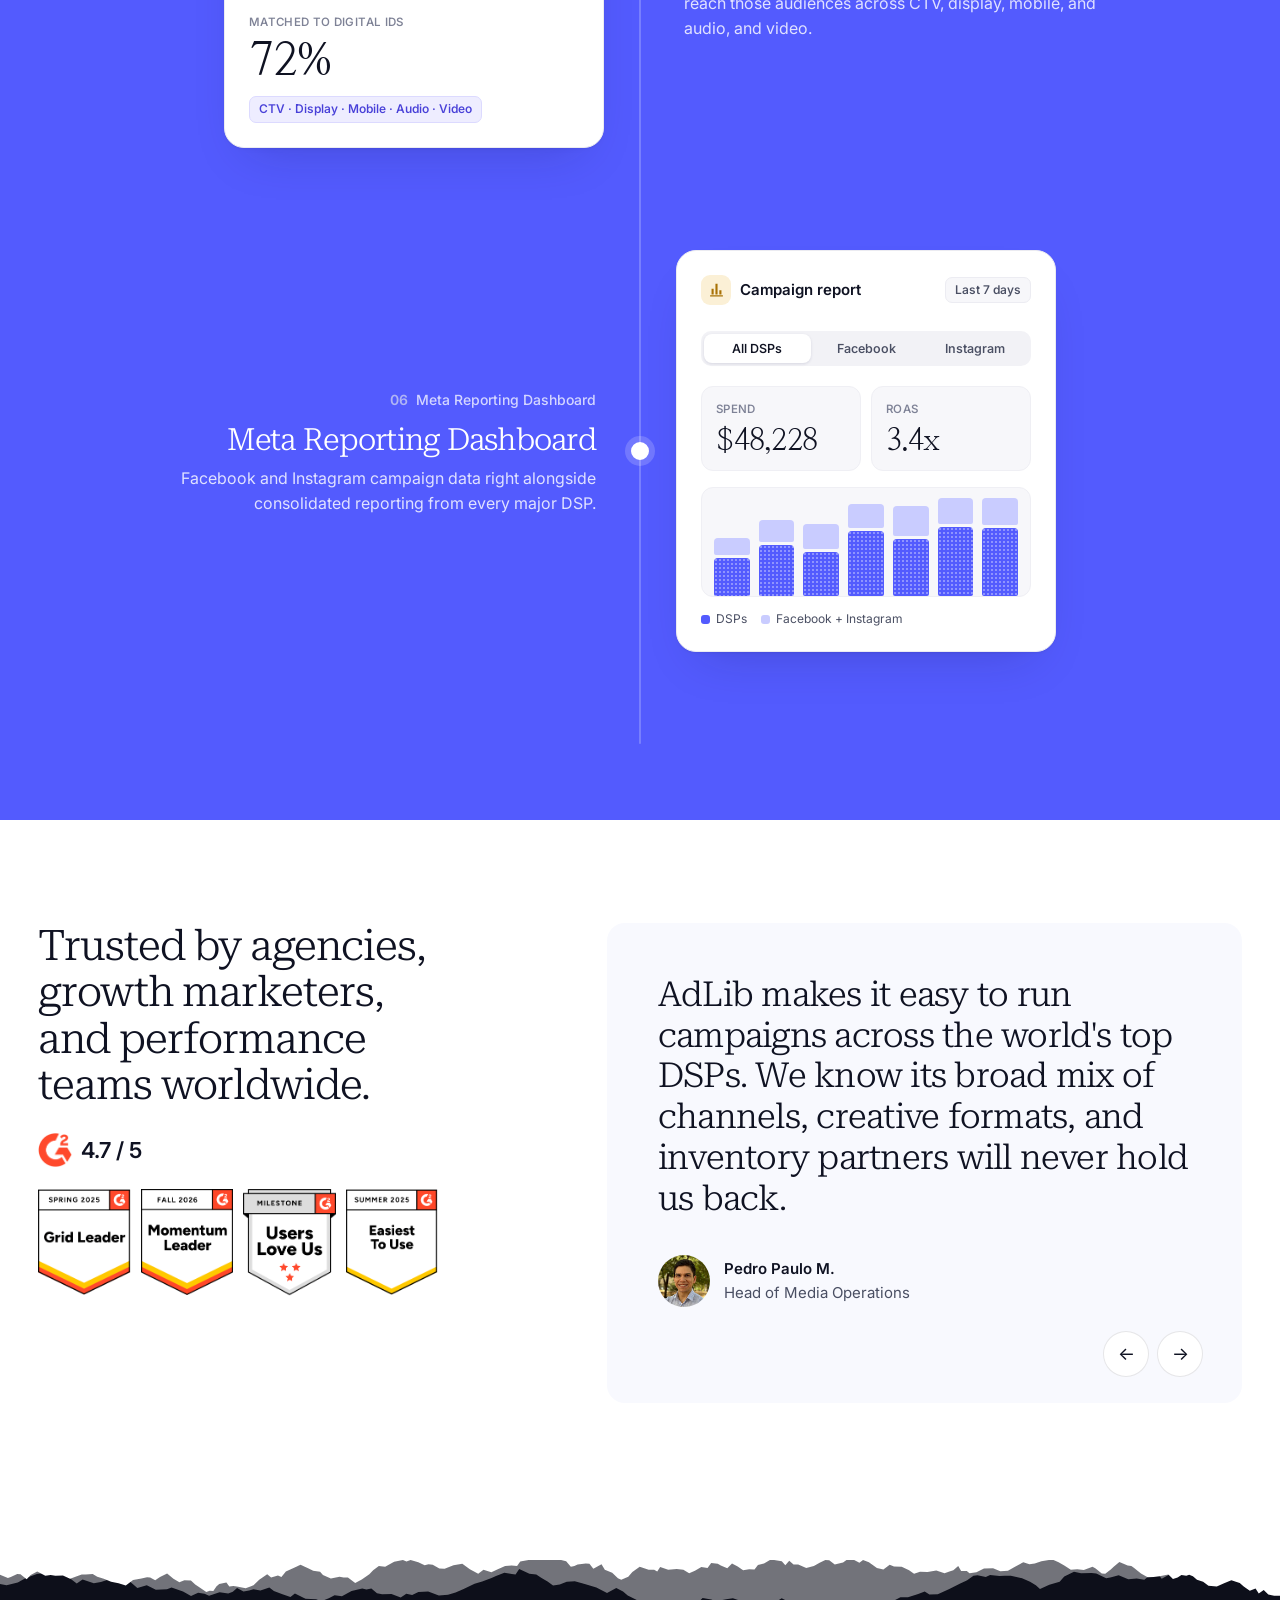
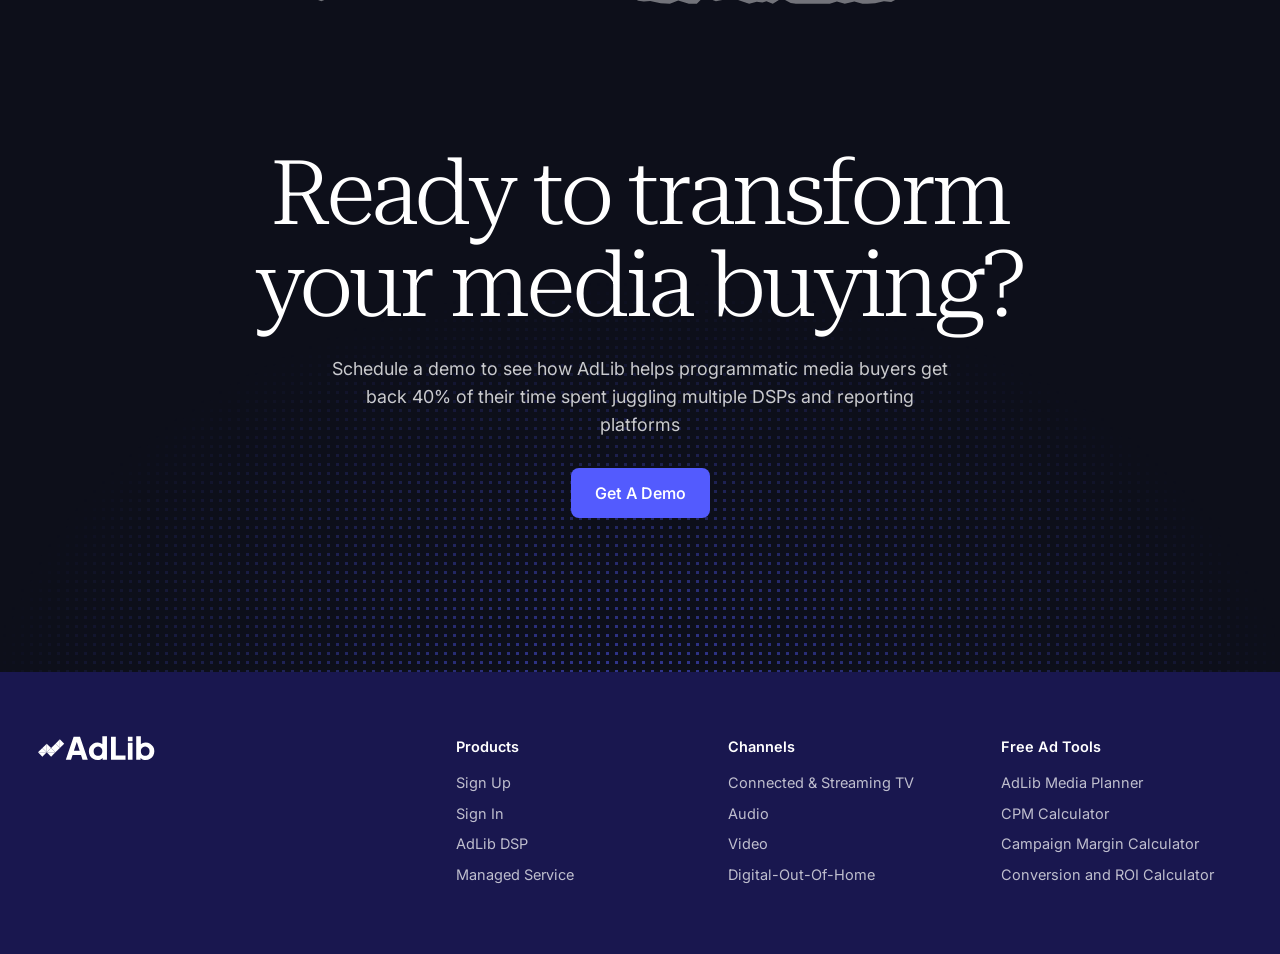
==== commit 402175be: "Set the card figures in Nanum Myeongjo The large figures inside the in-app cards use Nanum Myeongjo," ====
--- a/index.html
+++ b/index.html
@@ -9,9 +9,9 @@
 <link rel="icon" href="data:image/svg+xml,%3Csvg xmlns='http://www.w3.org/2000/svg' viewBox='0 0 32 32'%3E%3Crect width='32' height='32' rx='8' fill='%23535BFE'/%3E%3Cpath d='M8 21l6-6 3 3 7-8' fill='none' stroke='white' stroke-width='3' stroke-linecap='round' stroke-linejoin='round'/%3E%3C/svg%3E">
 <link rel="preconnect" href="https://fonts.googleapis.com">
 <link rel="preconnect" href="https://fonts.gstatic.com" crossorigin>
-<link href="https://fonts.googleapis.com/css2?family=Inter:opsz,wght@14..32,100..900&family=Roboto+Serif:opsz,wght@8..144,100..900&display=swap" rel="stylesheet">
-<link rel="stylesheet" href="styles.css?v=20">
-<link rel="stylesheet" href="reach.css?v=20">
+<link href="https://fonts.googleapis.com/css2?family=Inter:opsz,wght@14..32,100..900&family=Roboto+Serif:opsz,wght@8..144,100..900&family=Nanum+Myeongjo:wght@400;700&display=swap" rel="stylesheet">
+<link rel="stylesheet" href="styles.css?v=21">
+<link rel="stylesheet" href="reach.css?v=21">
 <script>document.documentElement.classList.add('js')</script>
 </head>
 <body>
@@ -102,7 +102,7 @@
     <!-- AdLib's four qualities, in the original order, with the original copy under plainer titles -->
     <div class="rail reveal" id="rail" tabindex="0" role="group" aria-label="Simplicity, Automation, Premium Inventory and Growth Partnership">
       <article class="tile">
-        <div class="tile__art"><img class="object" src="assets/objects/lightswitch.jpg?v=20" alt="A vintage light switch printed in halftone, with a purple paper toggle and a torn media plan" loading="lazy" draggable="false" width="1024" height="1024"></div>
+        <div class="tile__art"><img class="object" src="assets/objects/lightswitch.jpg?v=21" alt="A vintage light switch printed in halftone, with a purple paper toggle and a torn media plan" loading="lazy" draggable="false" width="1024" height="1024"></div>
         <span class="tile__tag"><b>01</b>Simplicity</span>
         <h3>Launch campaigns without the tech hassle</h3>
         <p>Programmatic doesn't have to be complicated. AdLib eliminates the tech barriers so marketers can execute and scale instantly.</p>
@@ -149,7 +149,7 @@
         <div class="dsps__row">
           <span class="dsp"><img src="assets/marks/m01.png" alt="">Amazon DSP</span>
           <span class="dsp"><img src="assets/marks/m02.png" alt="">Beeswax</span>
-          <span class="dsp"><img src="assets/marks/m04.png?v=20" alt="">Criteo</span>
+          <span class="dsp"><img src="assets/marks/m04.png?v=21" alt="">Criteo</span>
           <span class="dsp"><img src="assets/marks/m03.png" alt="">Broadsign</span>
           <span class="dsp"><img src="assets/marks/m05.png" alt="">DV360</span>
           <span class="dsp"><img src="assets/marks/m06.png" alt="">Magnite</span>
@@ -310,7 +310,7 @@
   </div>
 </footer>
 
-<script src="app.js?v=20"></script>
-<script src="reach.js?v=20"></script>
+<script src="app.js?v=21"></script>
+<script src="reach.js?v=21"></script>
 </body>
 </html>
--- a/reach.css
+++ b/reach.css
@@ -30,8 +30,8 @@
 .ac__foot svg{color:var(--purple)}
 .ac__kpi{display:flex;align-items:baseline;gap:10px;margin:4px 0 14px}
 .ac__kpi span{color:var(--ink-3);font-size:13px}
-.ac__big{font:550 42px/1 var(--sans);letter-spacing:-.035em;font-variant-numeric:lining-nums;color:var(--ink)}
-.ac__big--sm{font-size:27px}
+.ac__big{font:400 46px/1 "Nanum Myeongjo",var(--serif);letter-spacing:-.03em;color:var(--ink)}
+.ac__big--sm{font-size:30px}
 .ac__cap{display:block;white-space:nowrap;margin-bottom:4px;font-size:11.5px;font-weight:550;letter-spacing:.03em;text-transform:uppercase;color:var(--ink-3)}
 .ac__reg{display:grid;grid-template-columns:118px 1fr 40px;align-items:center;gap:12px;padding:8px 2px;font-size:13px}
 .ac__reg b{font-weight:600;font-size:12.5px;text-align:right}
@@ -165,10 +165,10 @@
 
 @media (max-width:900px){
   .ac{padding:15px;border-radius:18px}
-  .ac__big{font-size:34px}
+  .ac__big{font-size:38px}
   .ac__reg{grid-template-columns:100px 1fr 36px}
   .ac{padding:15px;border-radius:18px}
-  .ac__big{font-size:34px}
+  .ac__big{font-size:38px}
   .ac__reg{grid-template-columns:100px 1fr 36px}
   /* Phones: no timeline line or dots, just each feature with its card and plenty of room between them */
   .reach__track,.reach .item__dot{display:none}
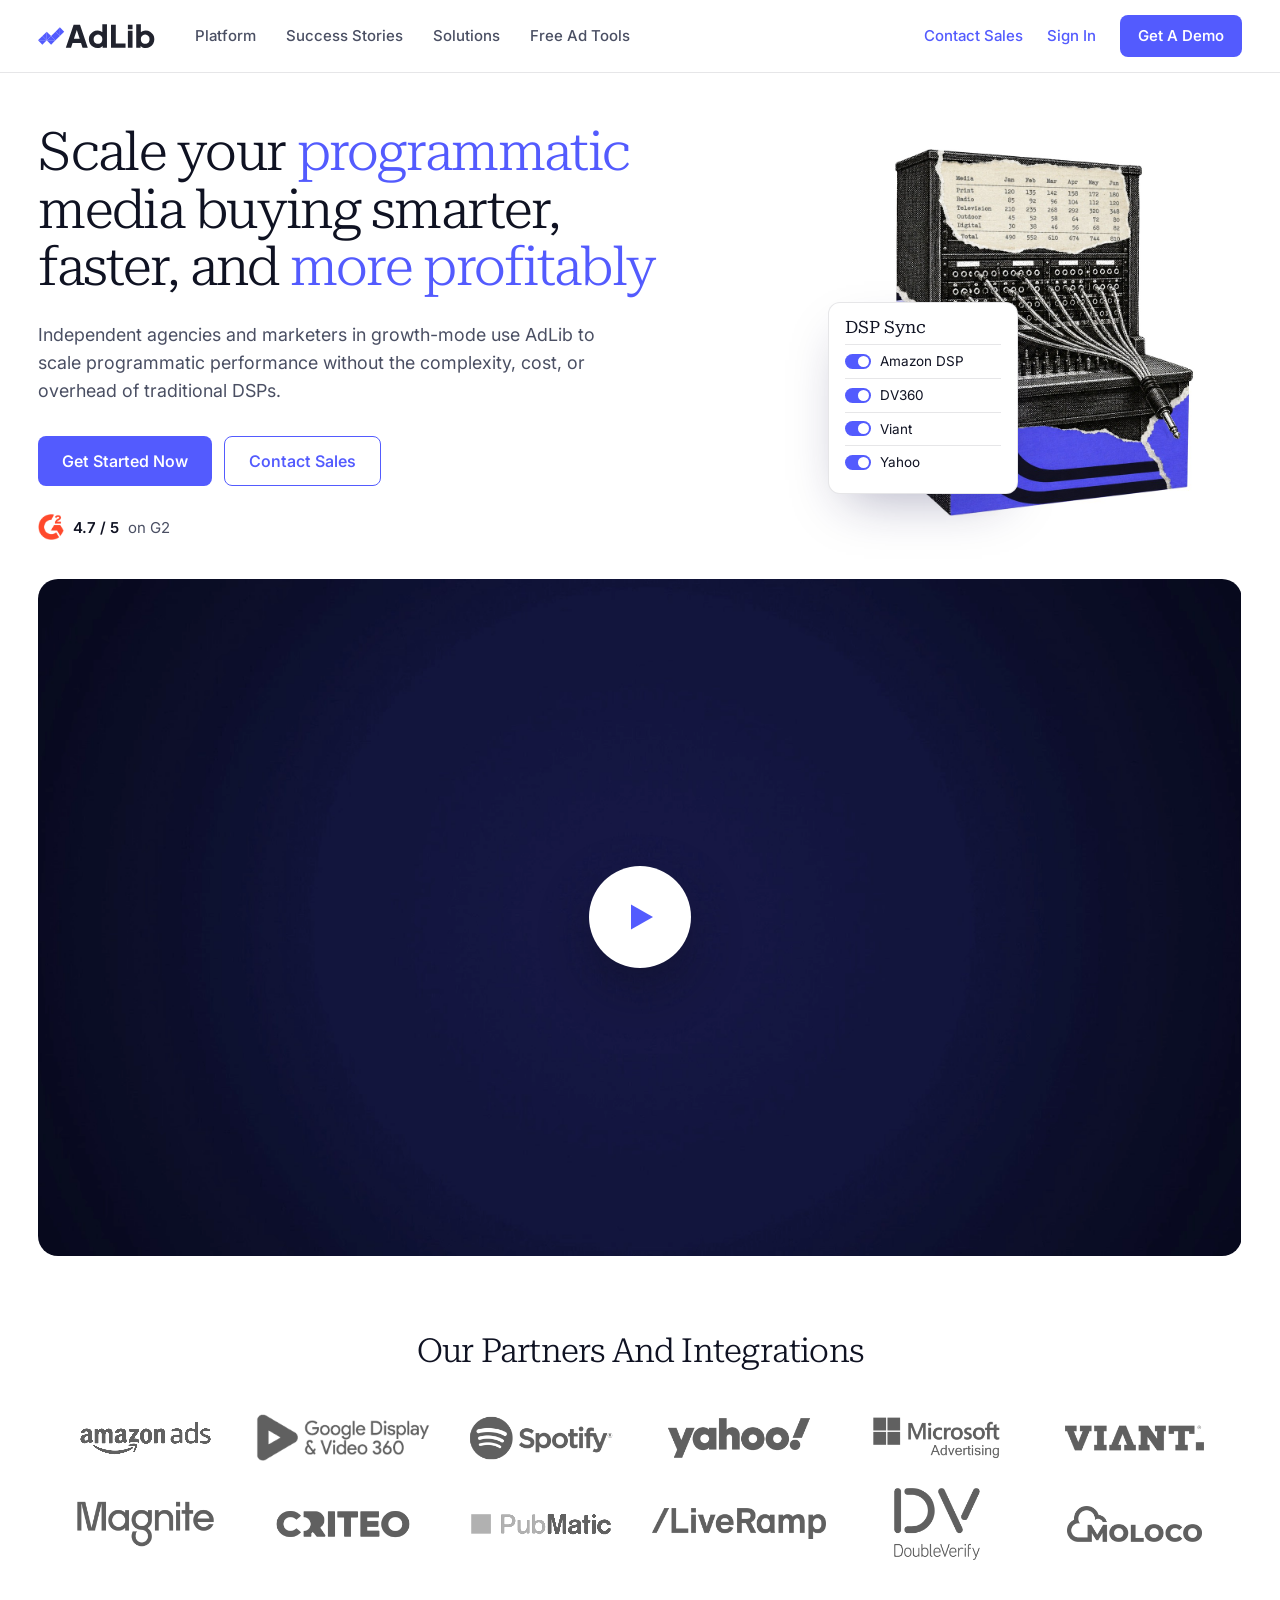
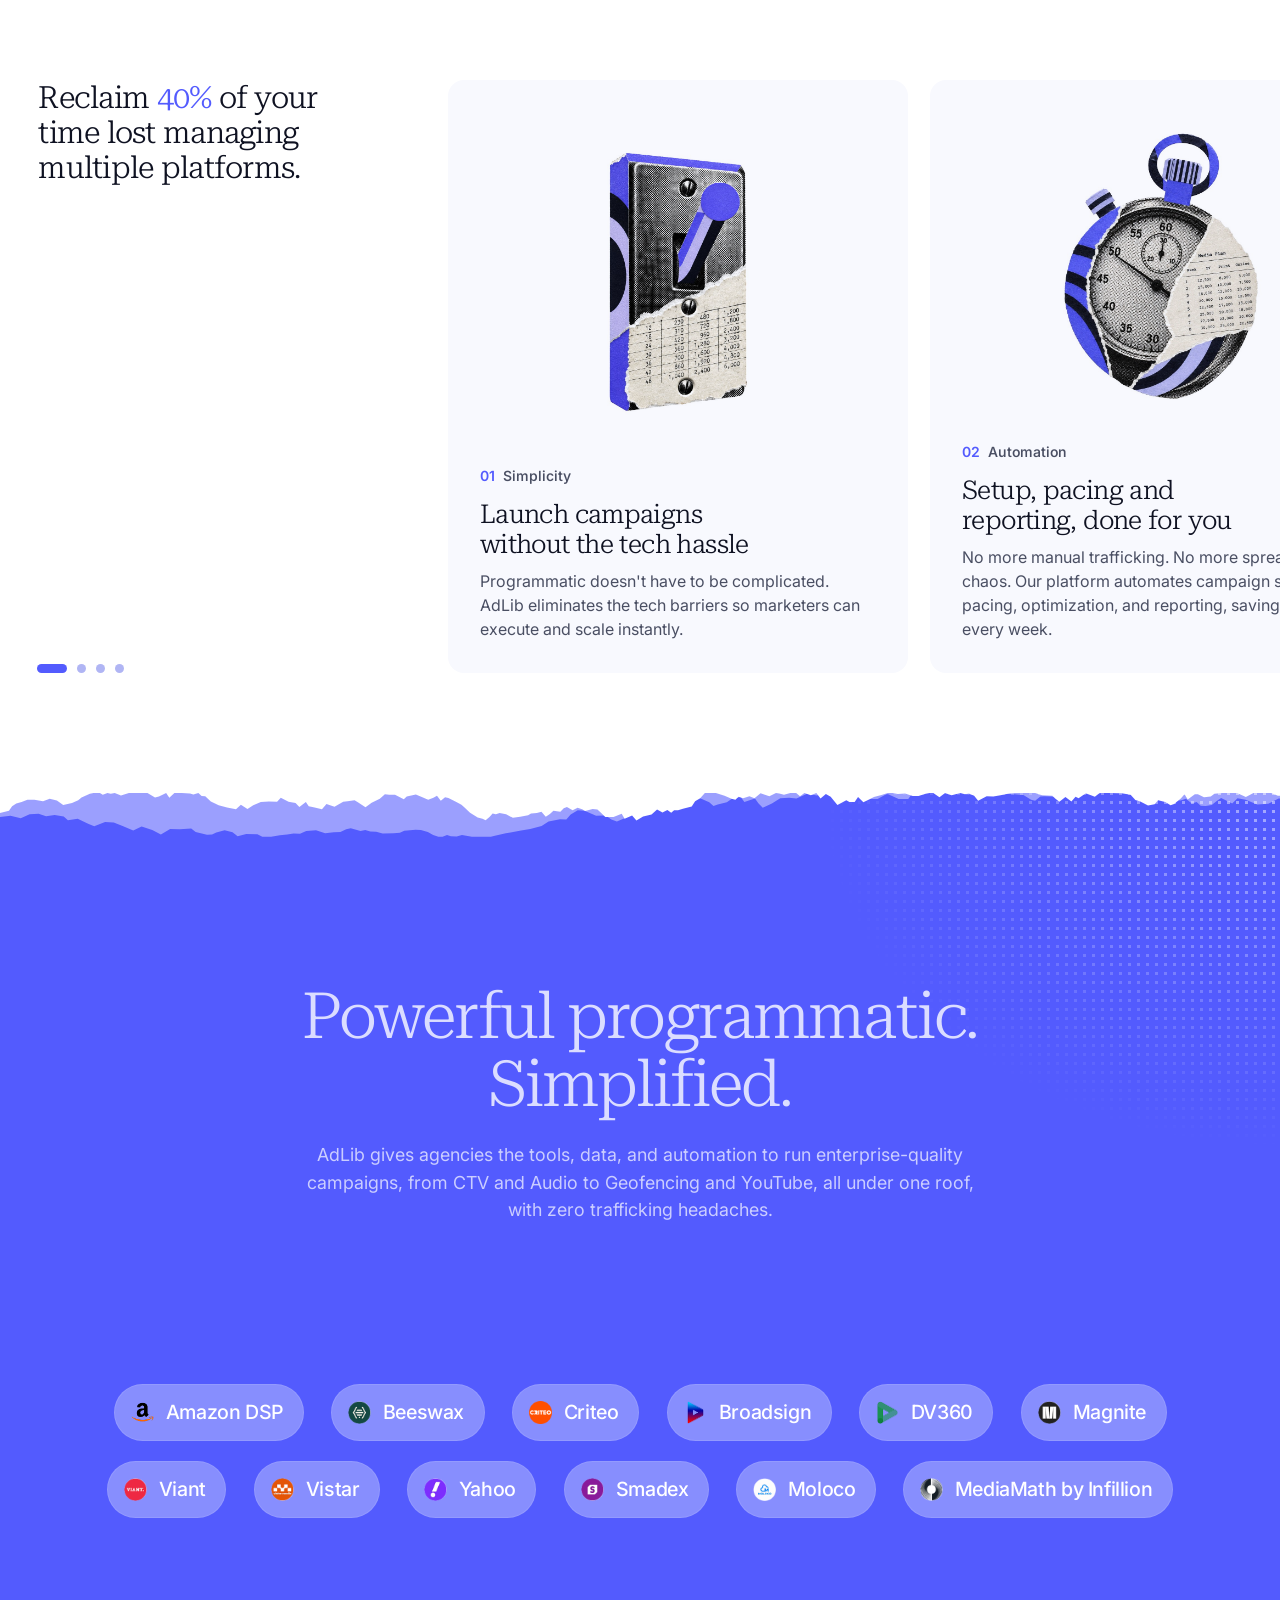
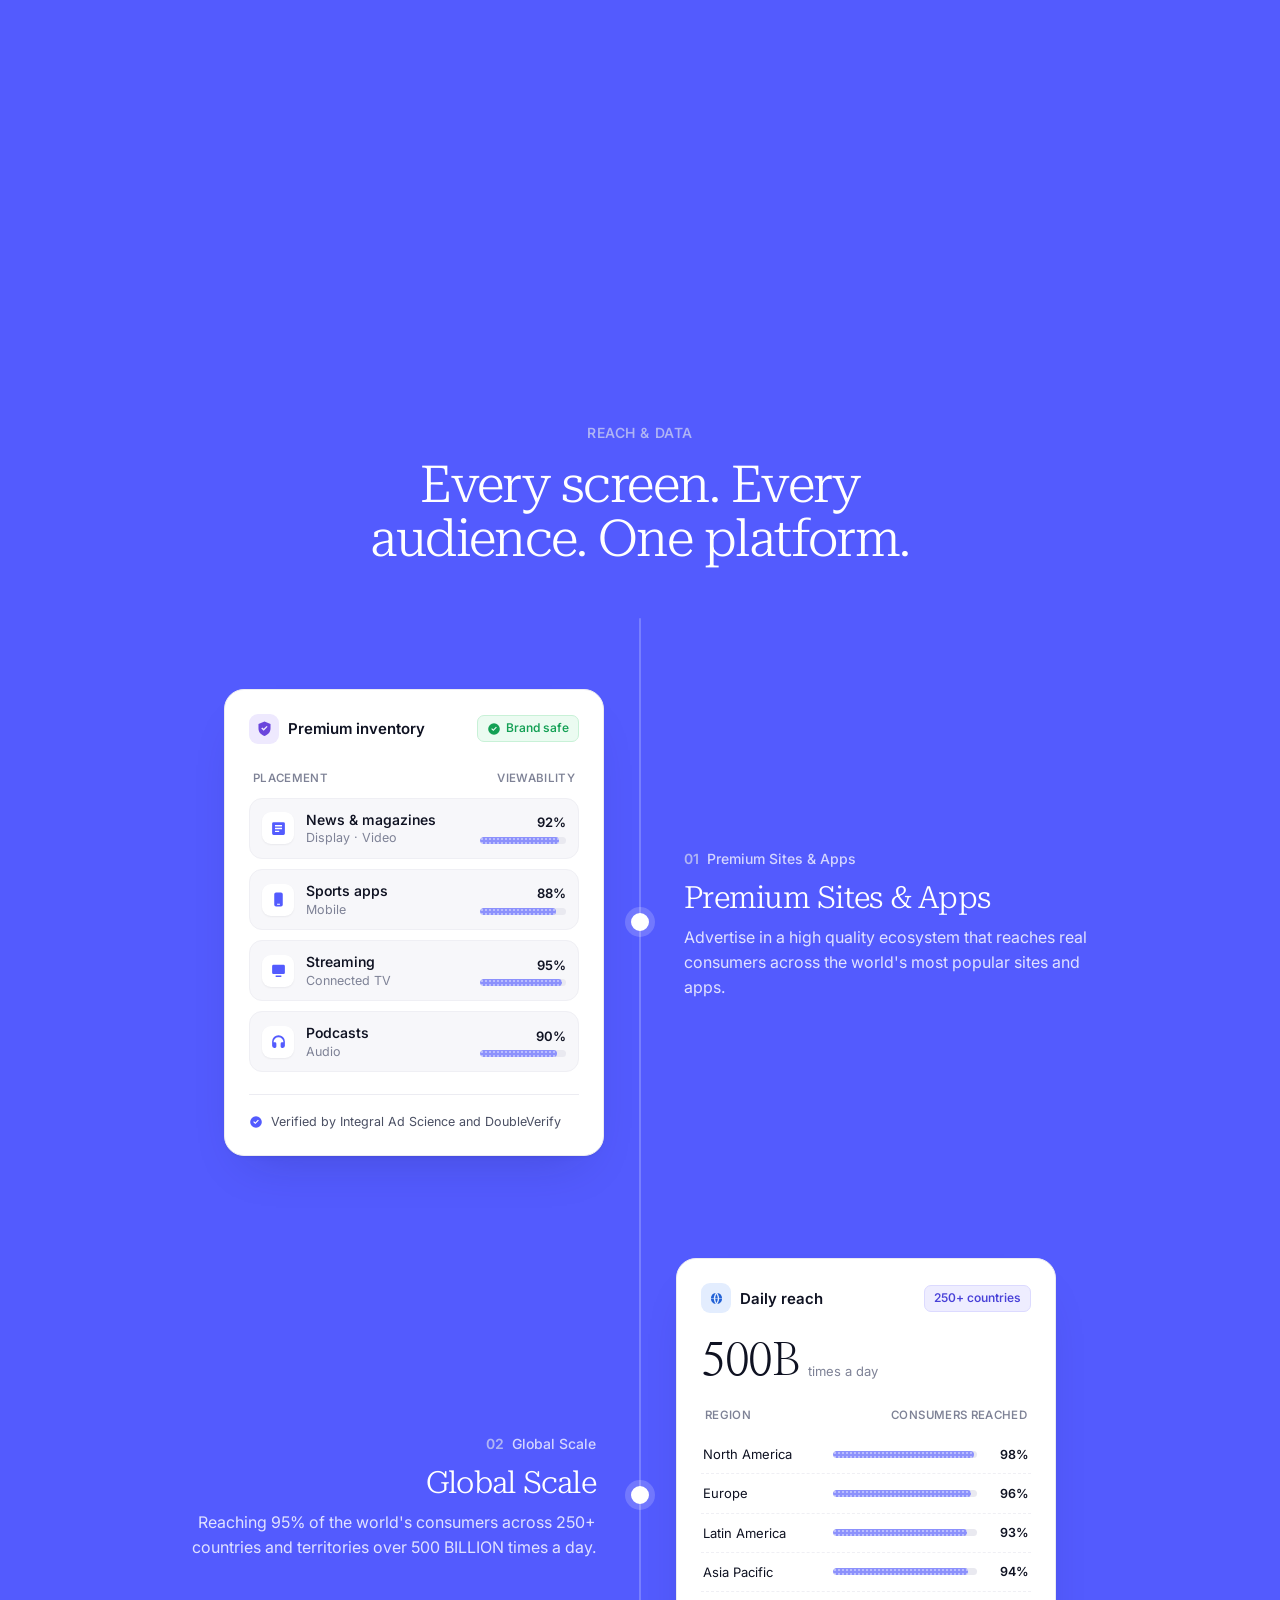
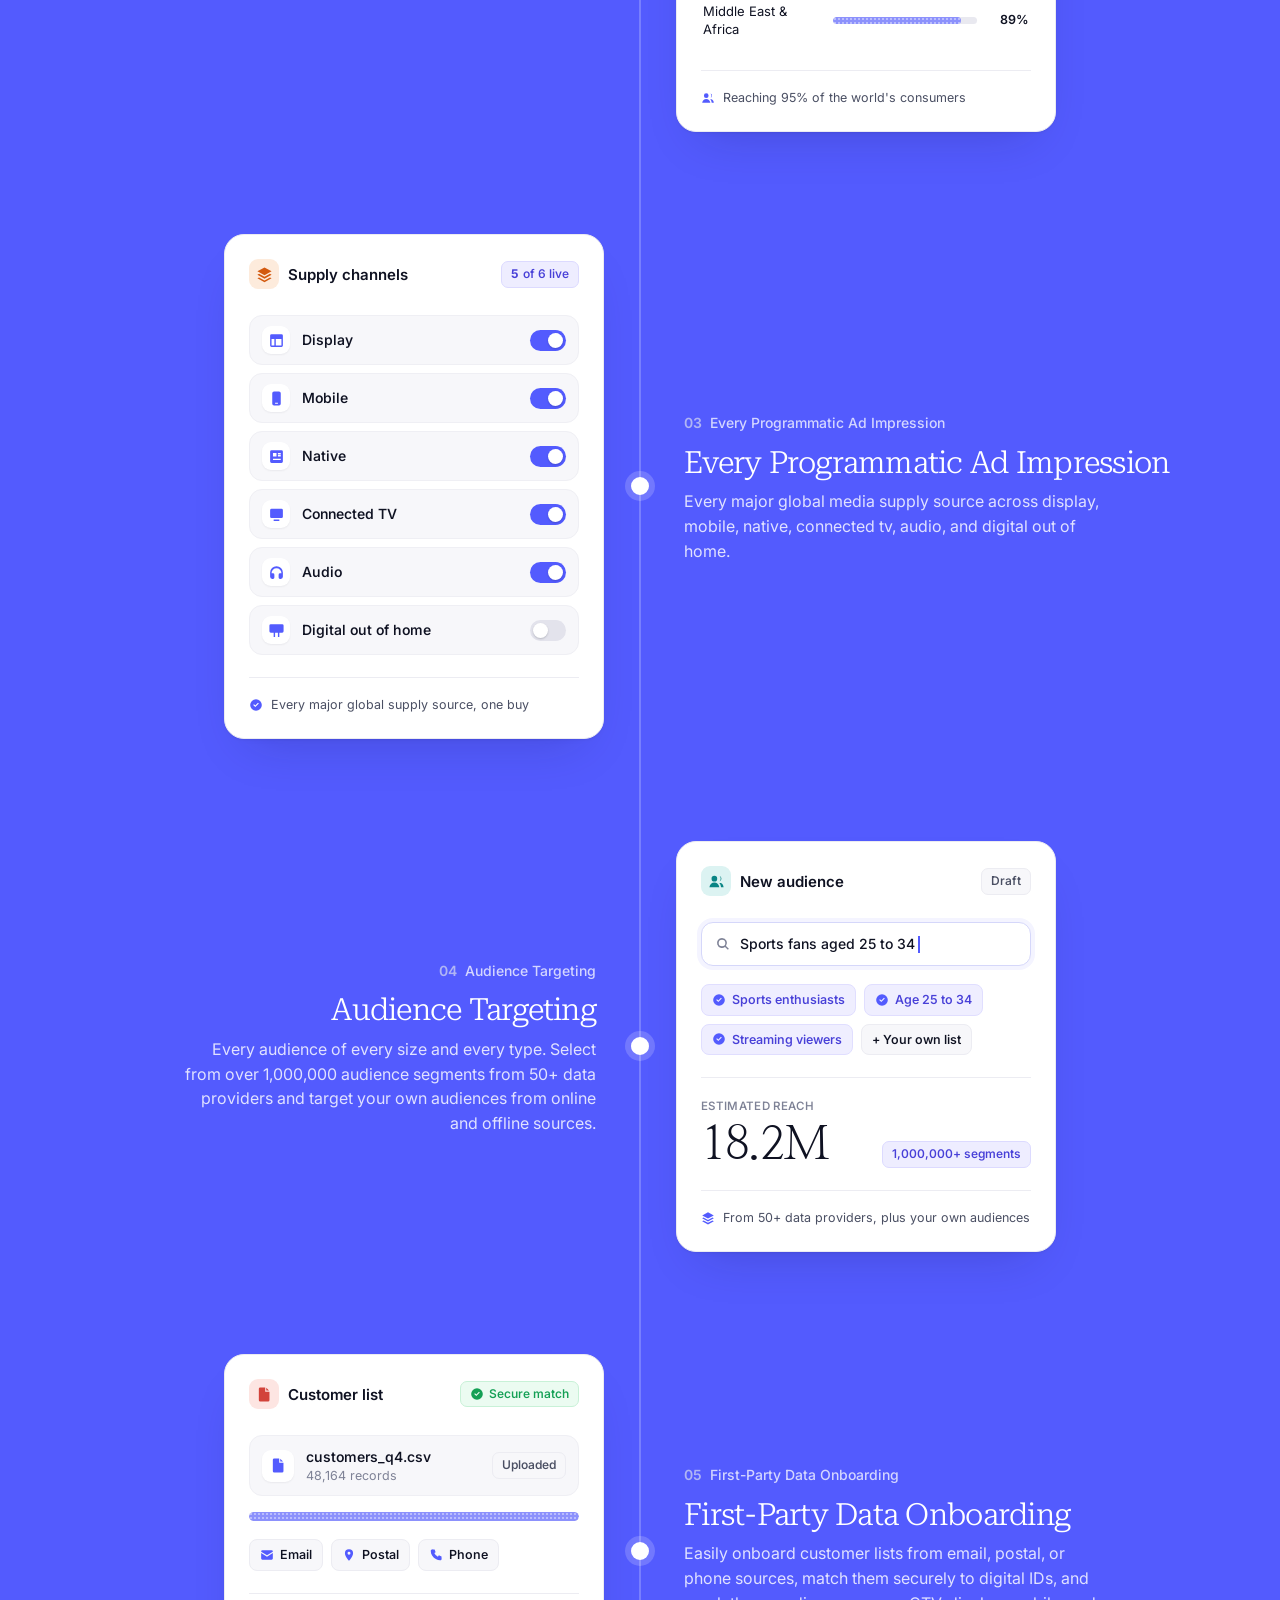
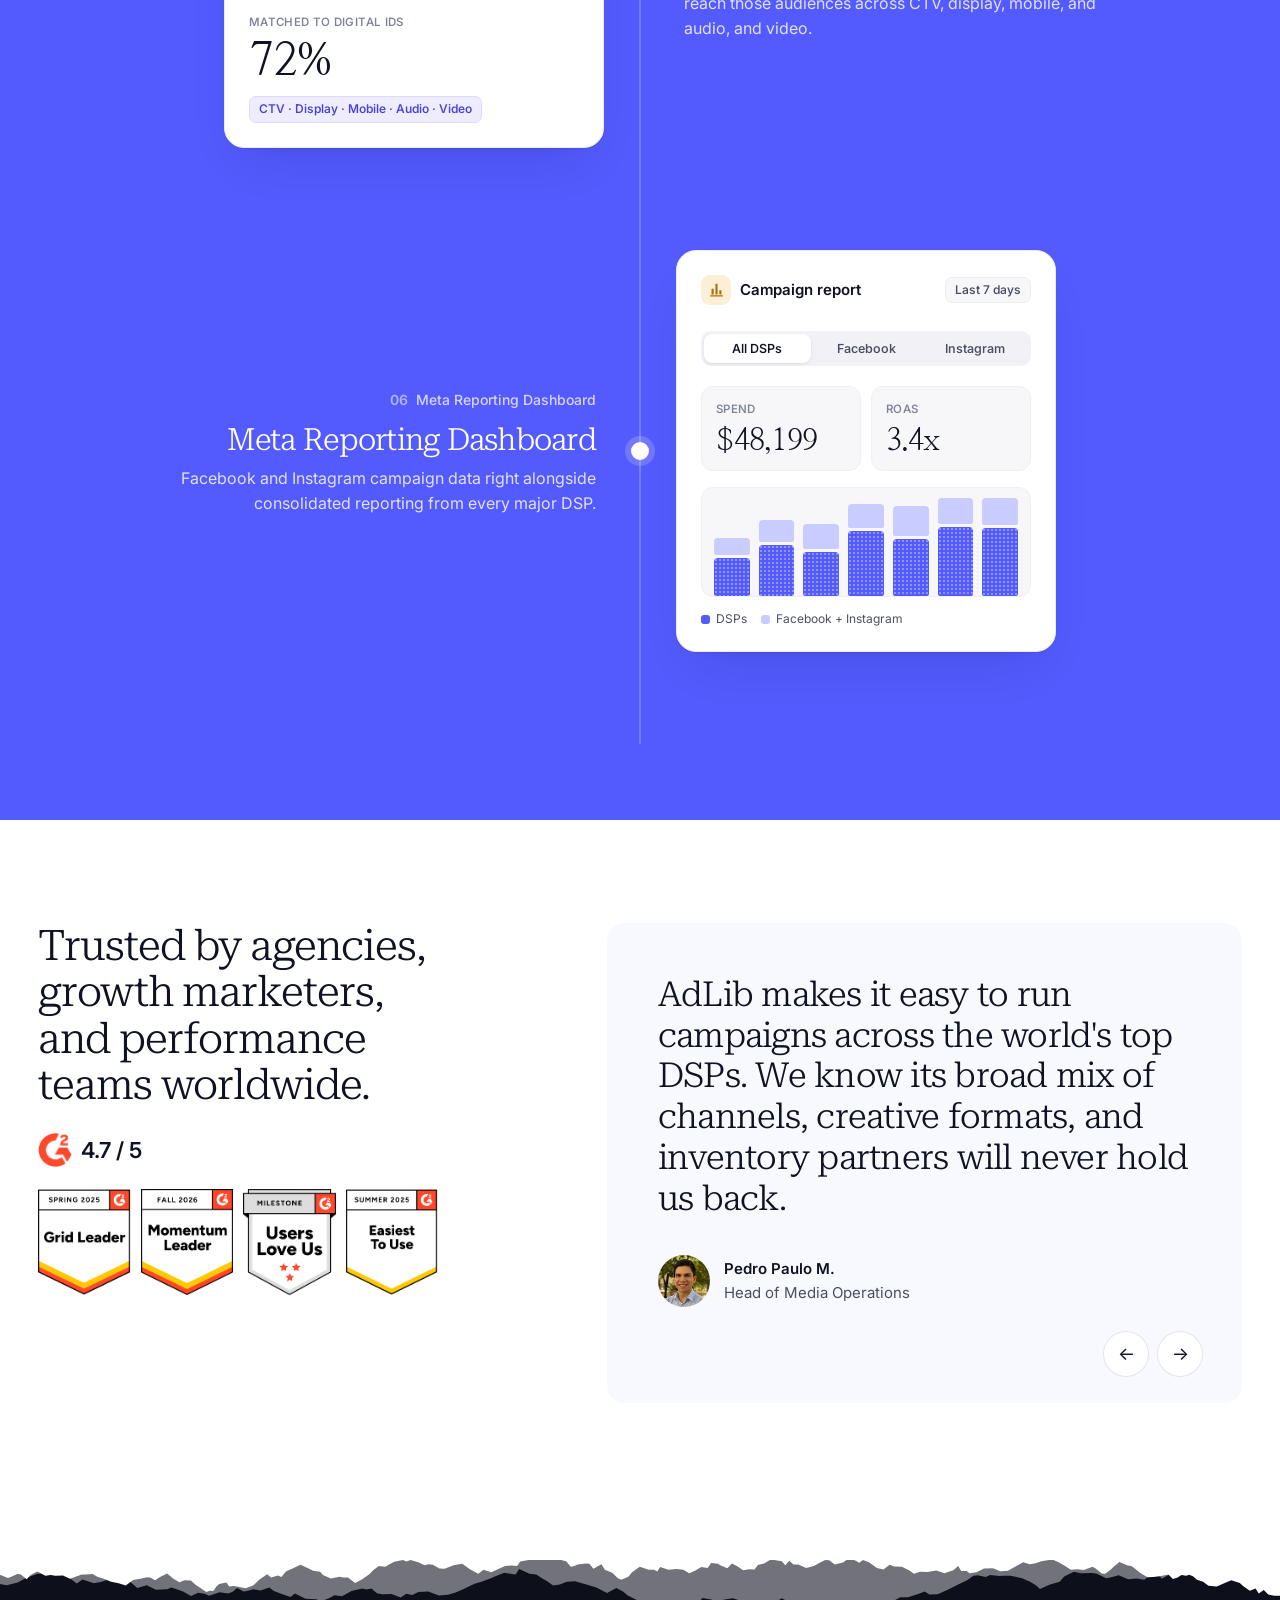
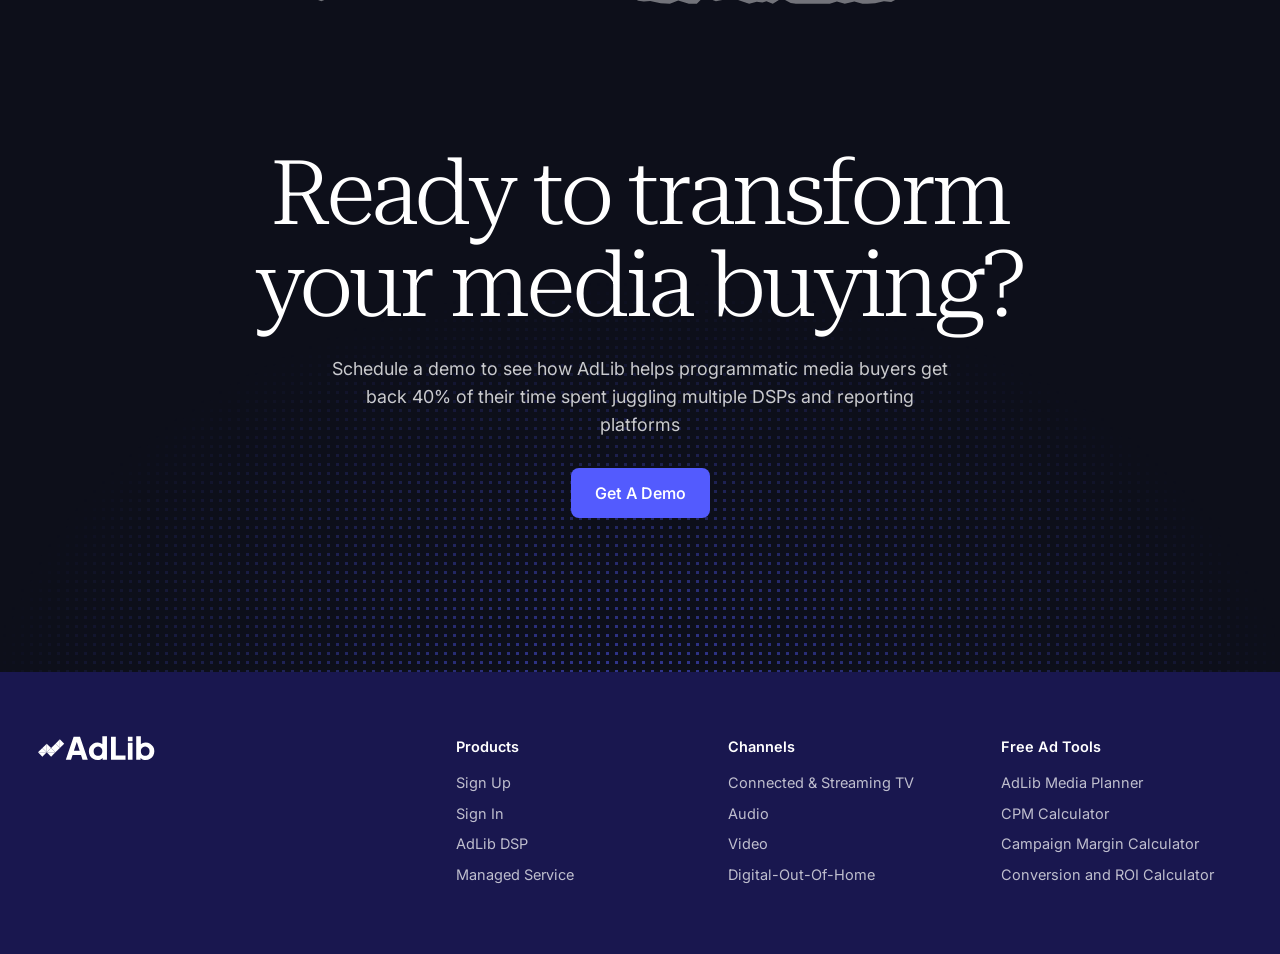
==== commit a0a6166f: "Restore the progress line and dots on phones The filling timeline line and its dots are back on phon" ====
--- a/index.html
+++ b/index.html
@@ -10,8 +10,8 @@
 <link rel="preconnect" href="https://fonts.googleapis.com">
 <link rel="preconnect" href="https://fonts.gstatic.com" crossorigin>
 <link href="https://fonts.googleapis.com/css2?family=Inter:opsz,wght@14..32,100..900&family=Roboto+Serif:opsz,wght@8..144,100..900&family=Nanum+Myeongjo:wght@400;700&display=swap" rel="stylesheet">
-<link rel="stylesheet" href="styles.css?v=21">
-<link rel="stylesheet" href="reach.css?v=21">
+<link rel="stylesheet" href="styles.css?v=22">
+<link rel="stylesheet" href="reach.css?v=22">
 <script>document.documentElement.classList.add('js')</script>
 </head>
 <body>
@@ -102,7 +102,7 @@
     <!-- AdLib's four qualities, in the original order, with the original copy under plainer titles -->
     <div class="rail reveal" id="rail" tabindex="0" role="group" aria-label="Simplicity, Automation, Premium Inventory and Growth Partnership">
       <article class="tile">
-        <div class="tile__art"><img class="object" src="assets/objects/lightswitch.jpg?v=21" alt="A vintage light switch printed in halftone, with a purple paper toggle and a torn media plan" loading="lazy" draggable="false" width="1024" height="1024"></div>
+        <div class="tile__art"><img class="object" src="assets/objects/lightswitch.jpg?v=22" alt="A vintage light switch printed in halftone, with a purple paper toggle and a torn media plan" loading="lazy" draggable="false" width="1024" height="1024"></div>
         <span class="tile__tag"><b>01</b>Simplicity</span>
         <h3>Launch campaigns without the tech hassle</h3>
         <p>Programmatic doesn't have to be complicated. AdLib eliminates the tech barriers so marketers can execute and scale instantly.</p>
@@ -149,7 +149,7 @@
         <div class="dsps__row">
           <span class="dsp"><img src="assets/marks/m01.png" alt="">Amazon DSP</span>
           <span class="dsp"><img src="assets/marks/m02.png" alt="">Beeswax</span>
-          <span class="dsp"><img src="assets/marks/m04.png?v=21" alt="">Criteo</span>
+          <span class="dsp"><img src="assets/marks/m04.png?v=22" alt="">Criteo</span>
           <span class="dsp"><img src="assets/marks/m03.png" alt="">Broadsign</span>
           <span class="dsp"><img src="assets/marks/m05.png" alt="">DV360</span>
           <span class="dsp"><img src="assets/marks/m06.png" alt="">Magnite</span>
@@ -310,7 +310,7 @@
   </div>
 </footer>
 
-<script src="app.js?v=21"></script>
-<script src="reach.js?v=21"></script>
+<script src="app.js?v=22"></script>
+<script src="reach.js?v=22"></script>
 </body>
 </html>
--- a/reach.css
+++ b/reach.css
@@ -170,18 +170,17 @@
   .ac{padding:15px;border-radius:18px}
   .ac__big{font-size:38px}
   .ac__reg{grid-template-columns:100px 1fr 36px}
-  /* Phones: no timeline line or dots, just each feature with its card and plenty of room between them */
-  .reach__track,.reach .item__dot{display:none}
+  /* Phones: the progress line and dots run down the left, with no dividers between features */
+  .reach__track{left:18px}
   .reach__line{padding:0 0 32px}
-  .reach .item{display:block;padding:0}
-  .reach .item+.item{margin-top:88px}
-  .reach .item__txt{padding:0}
-  .reach .item:nth-child(n) .item__txt{text-align:left}
+  .reach .item{grid-template-columns:36px minmax(0,1fr);row-gap:26px;padding:44px 0}
+  .reach .item__dot{grid-column:1;grid-row:1;align-self:start;margin-top:4px}
+  .reach .item:nth-child(n) .item__txt{grid-column:2;grid-row:1;text-align:left;padding:0}
   .reach .item:nth-child(n) .item__txt p{margin-left:0}
   .reach .item:nth-child(n) .item__txt .num{justify-content:flex-start}
+  .reach .item:nth-child(n) .item__card{grid-column:1/-1;grid-row:2;justify-content:flex-start;position:relative;z-index:1}
   .reach .item__txt h3{font-size:26px;margin:10px 0 8px}
   .reach .item__txt p{font-size:15.5px;line-height:1.6}
-  .reach .item__card{margin-top:26px}
   .reach .item__card .ac{max-width:none;padding:18px}
   .reach .ac__meter{width:76px}
 }
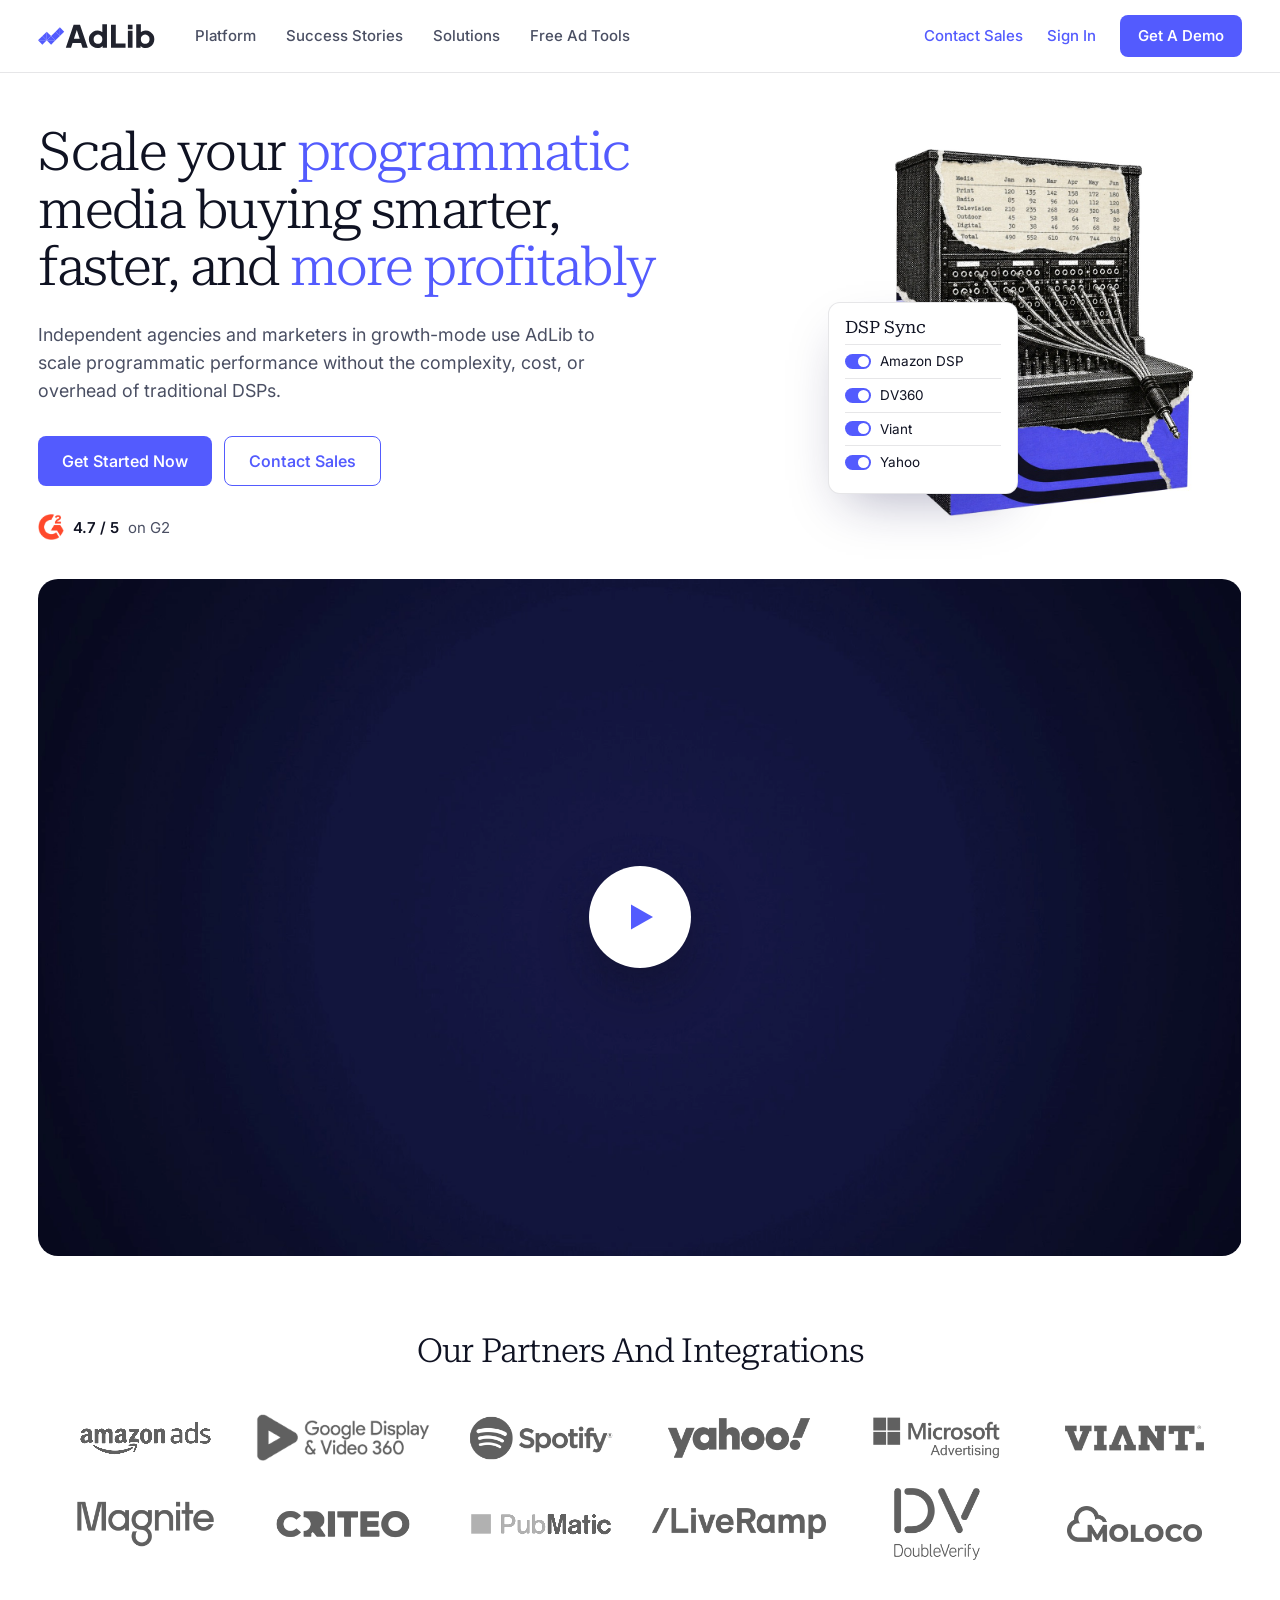
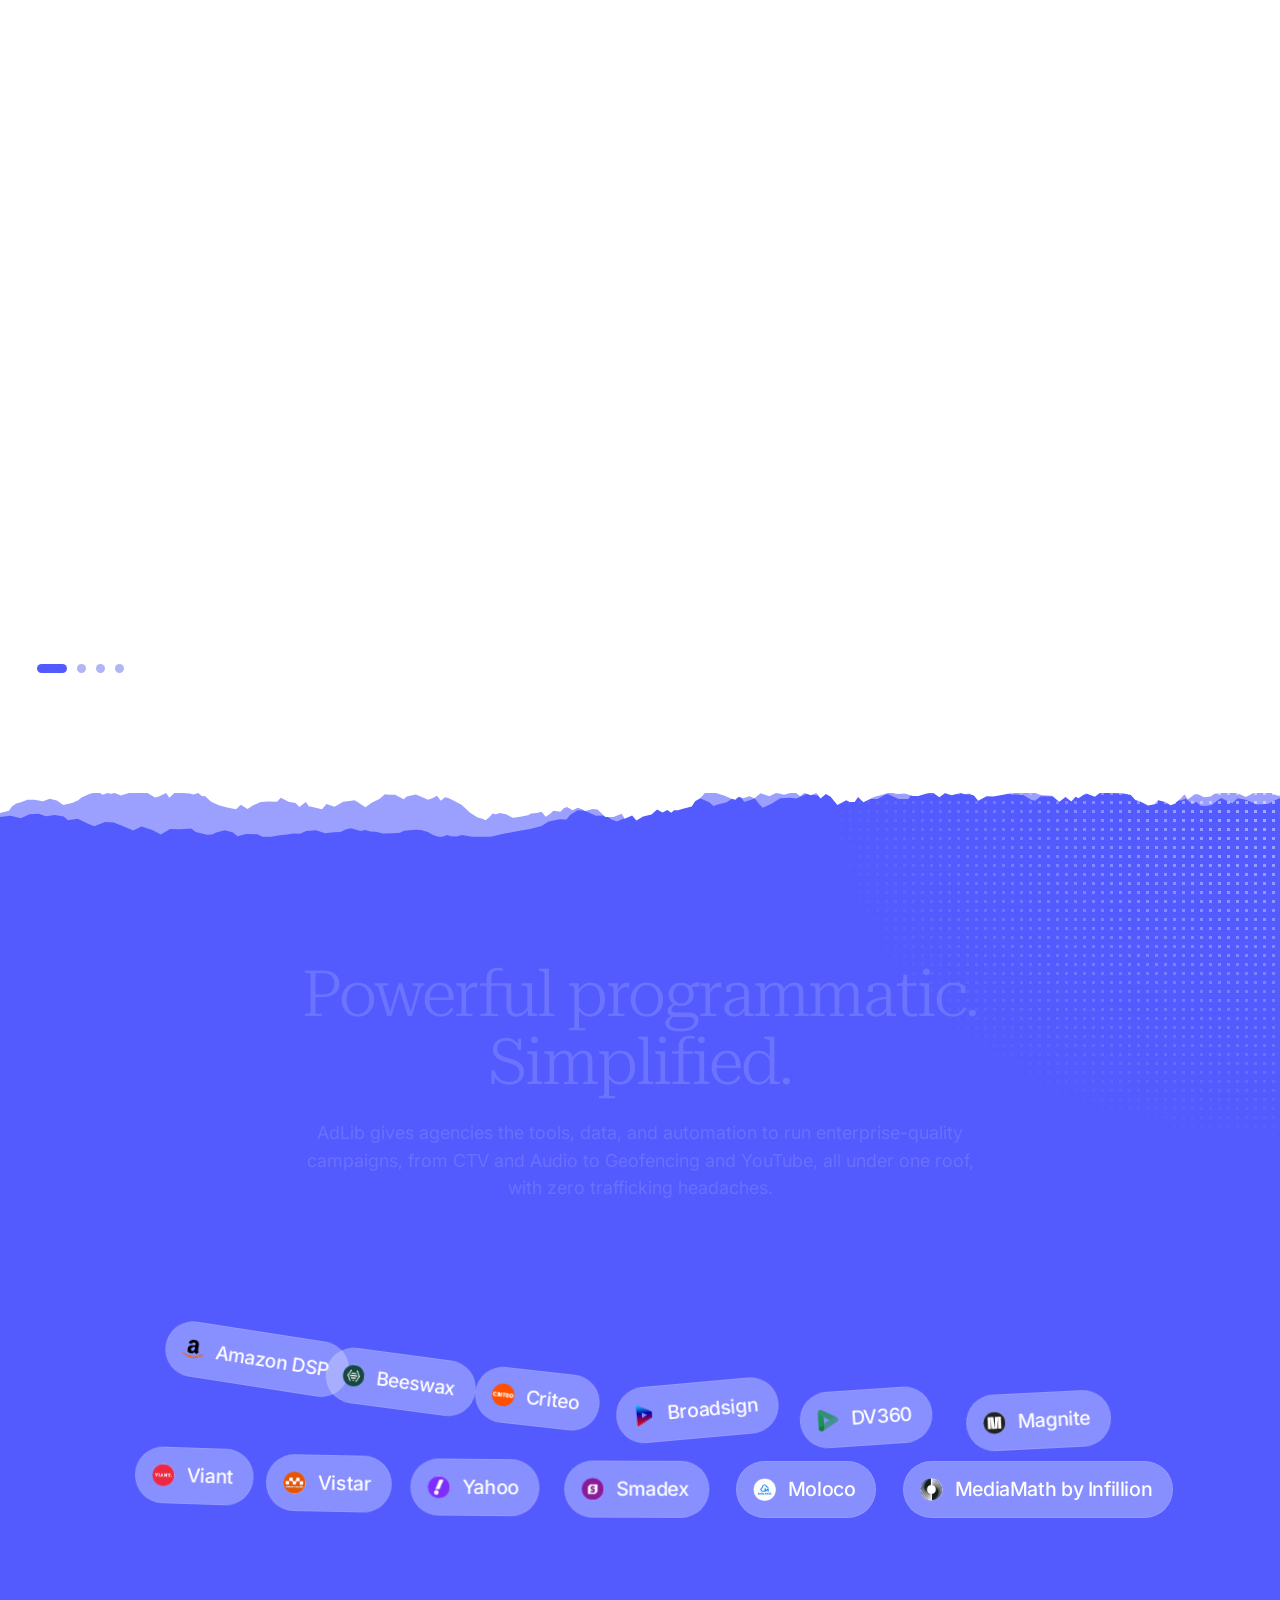
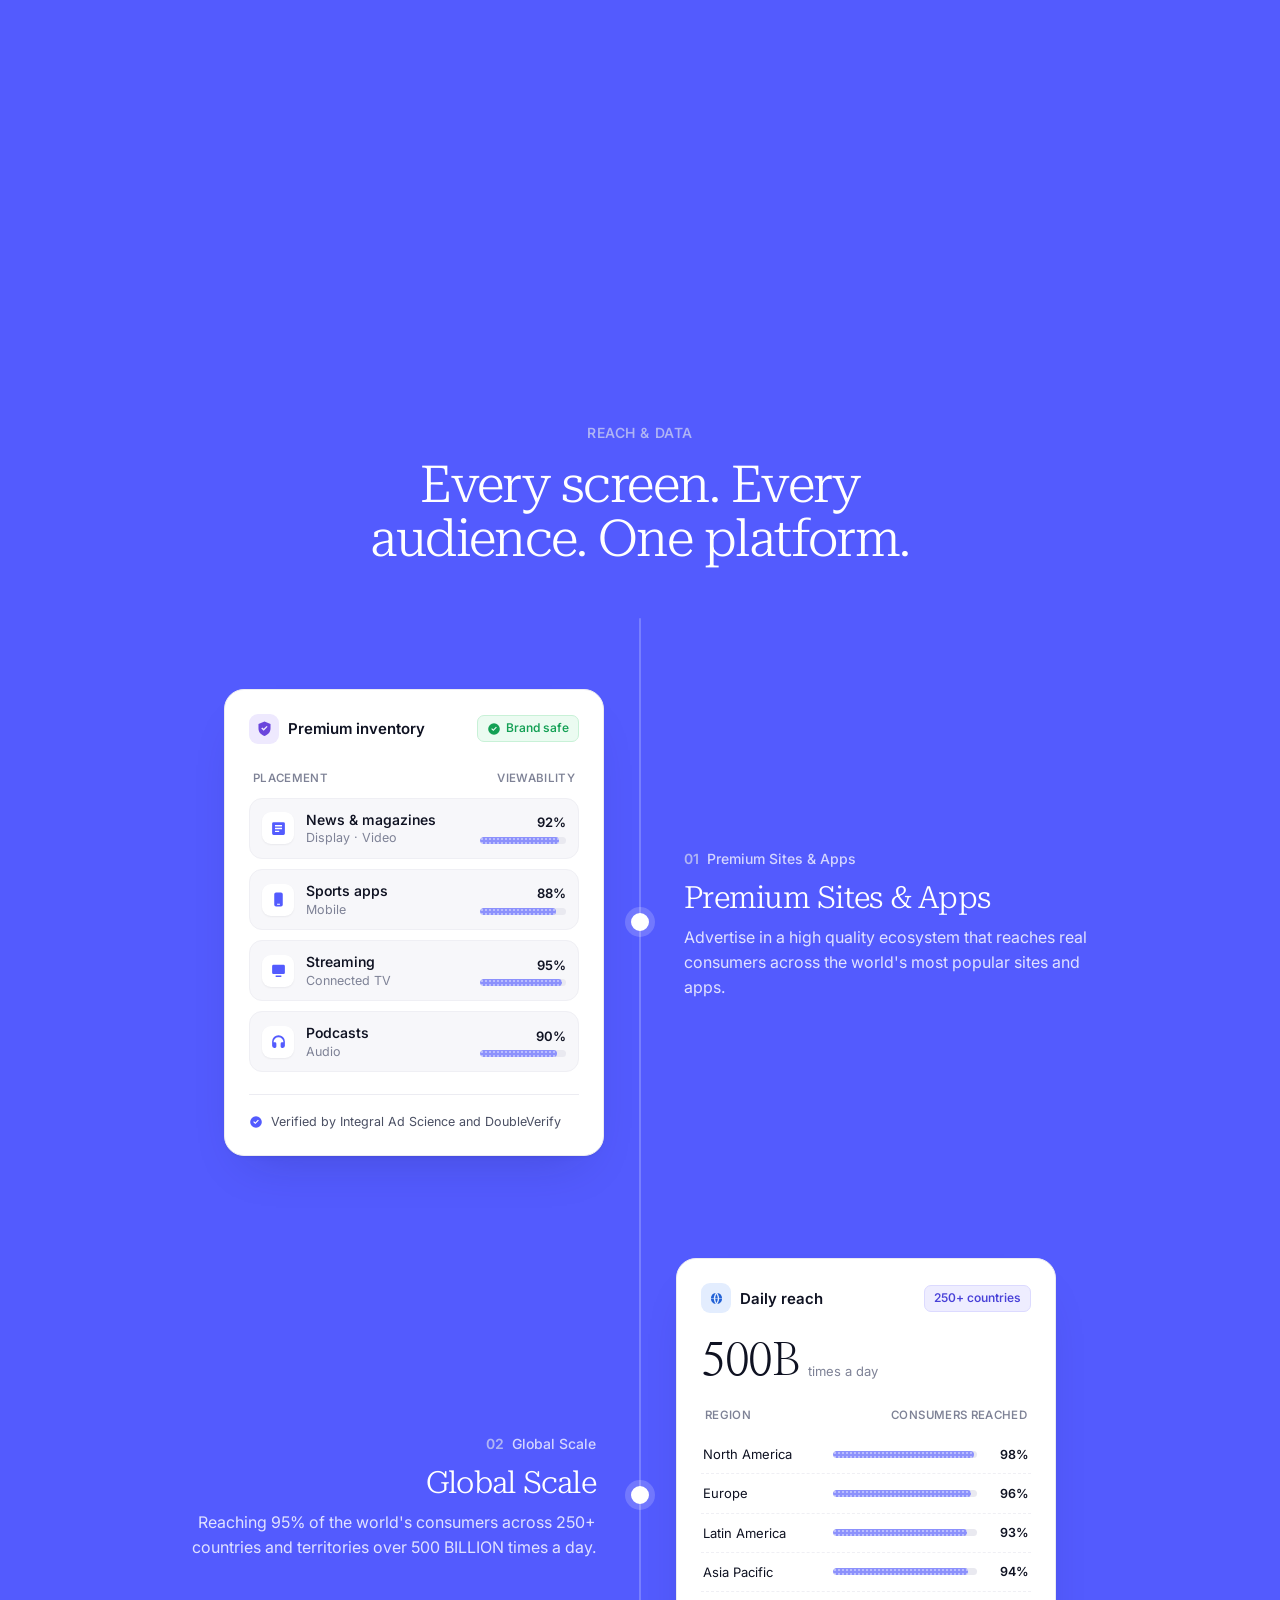
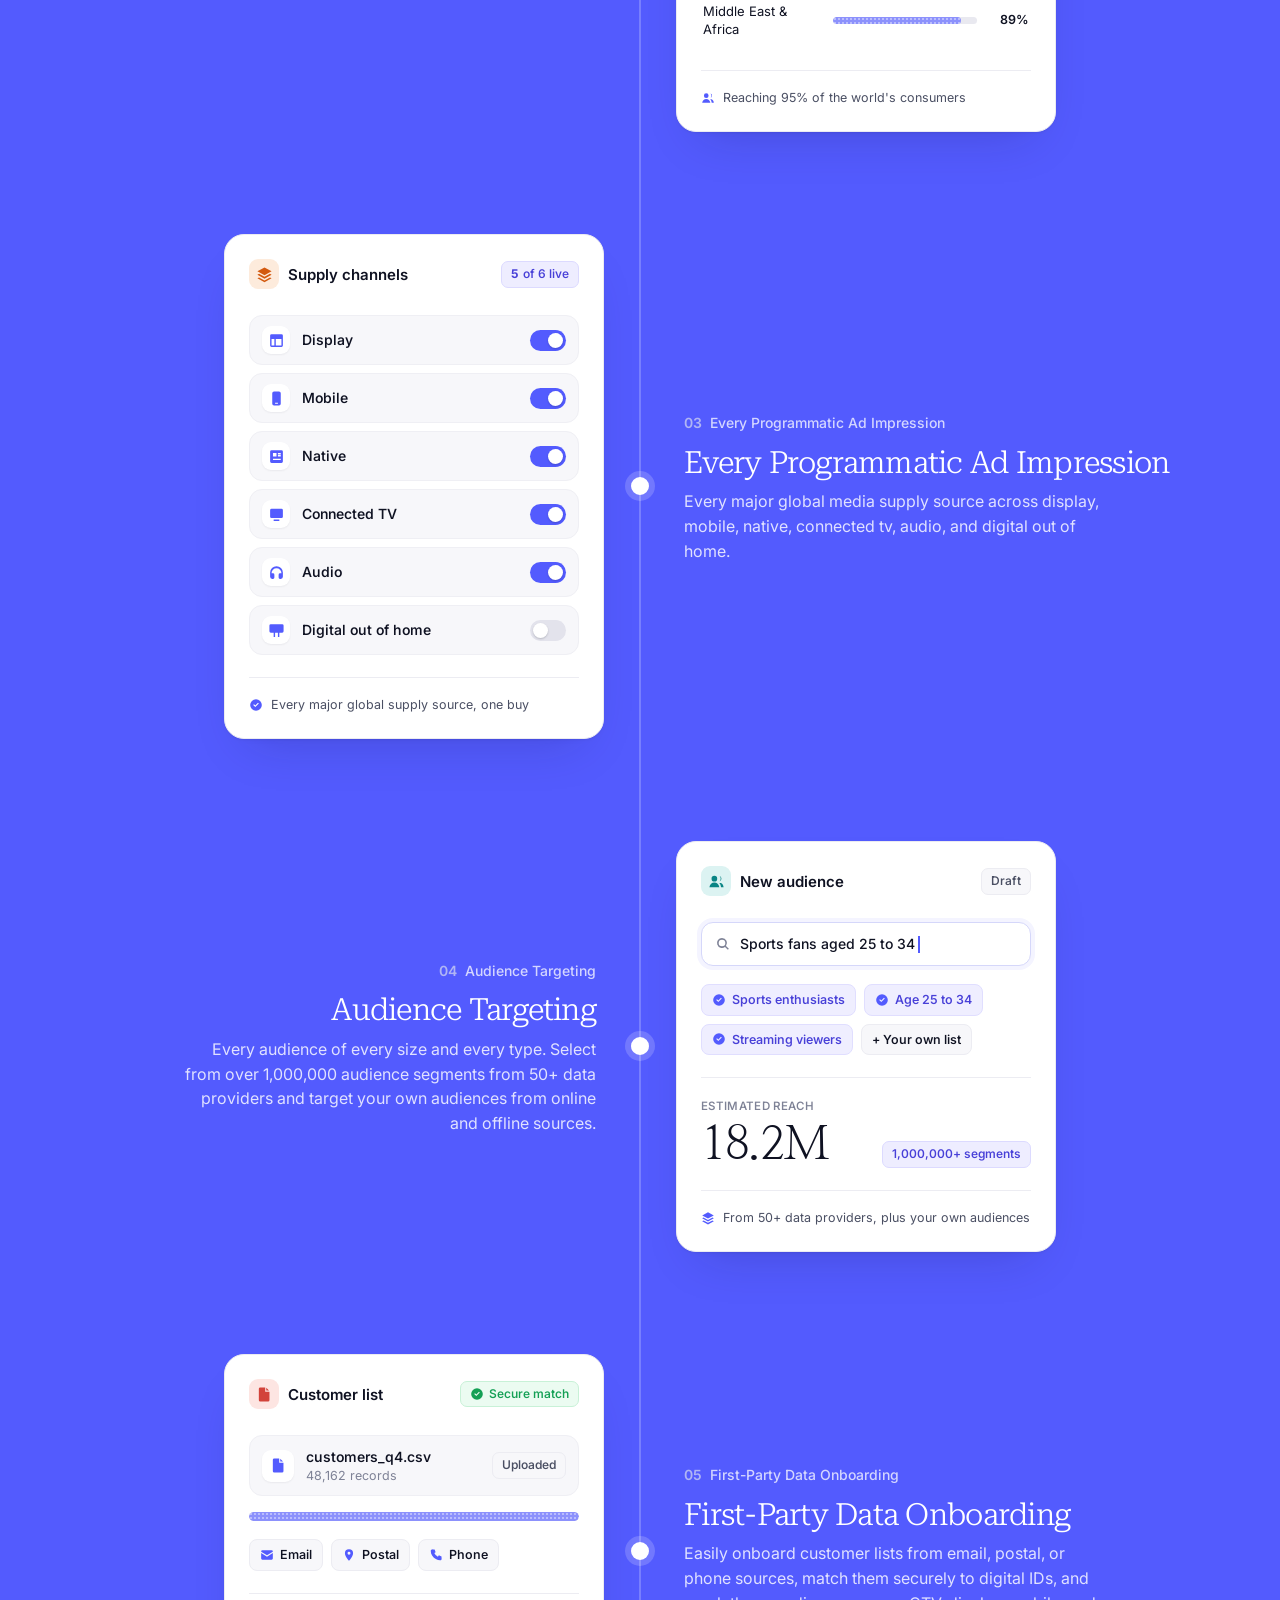
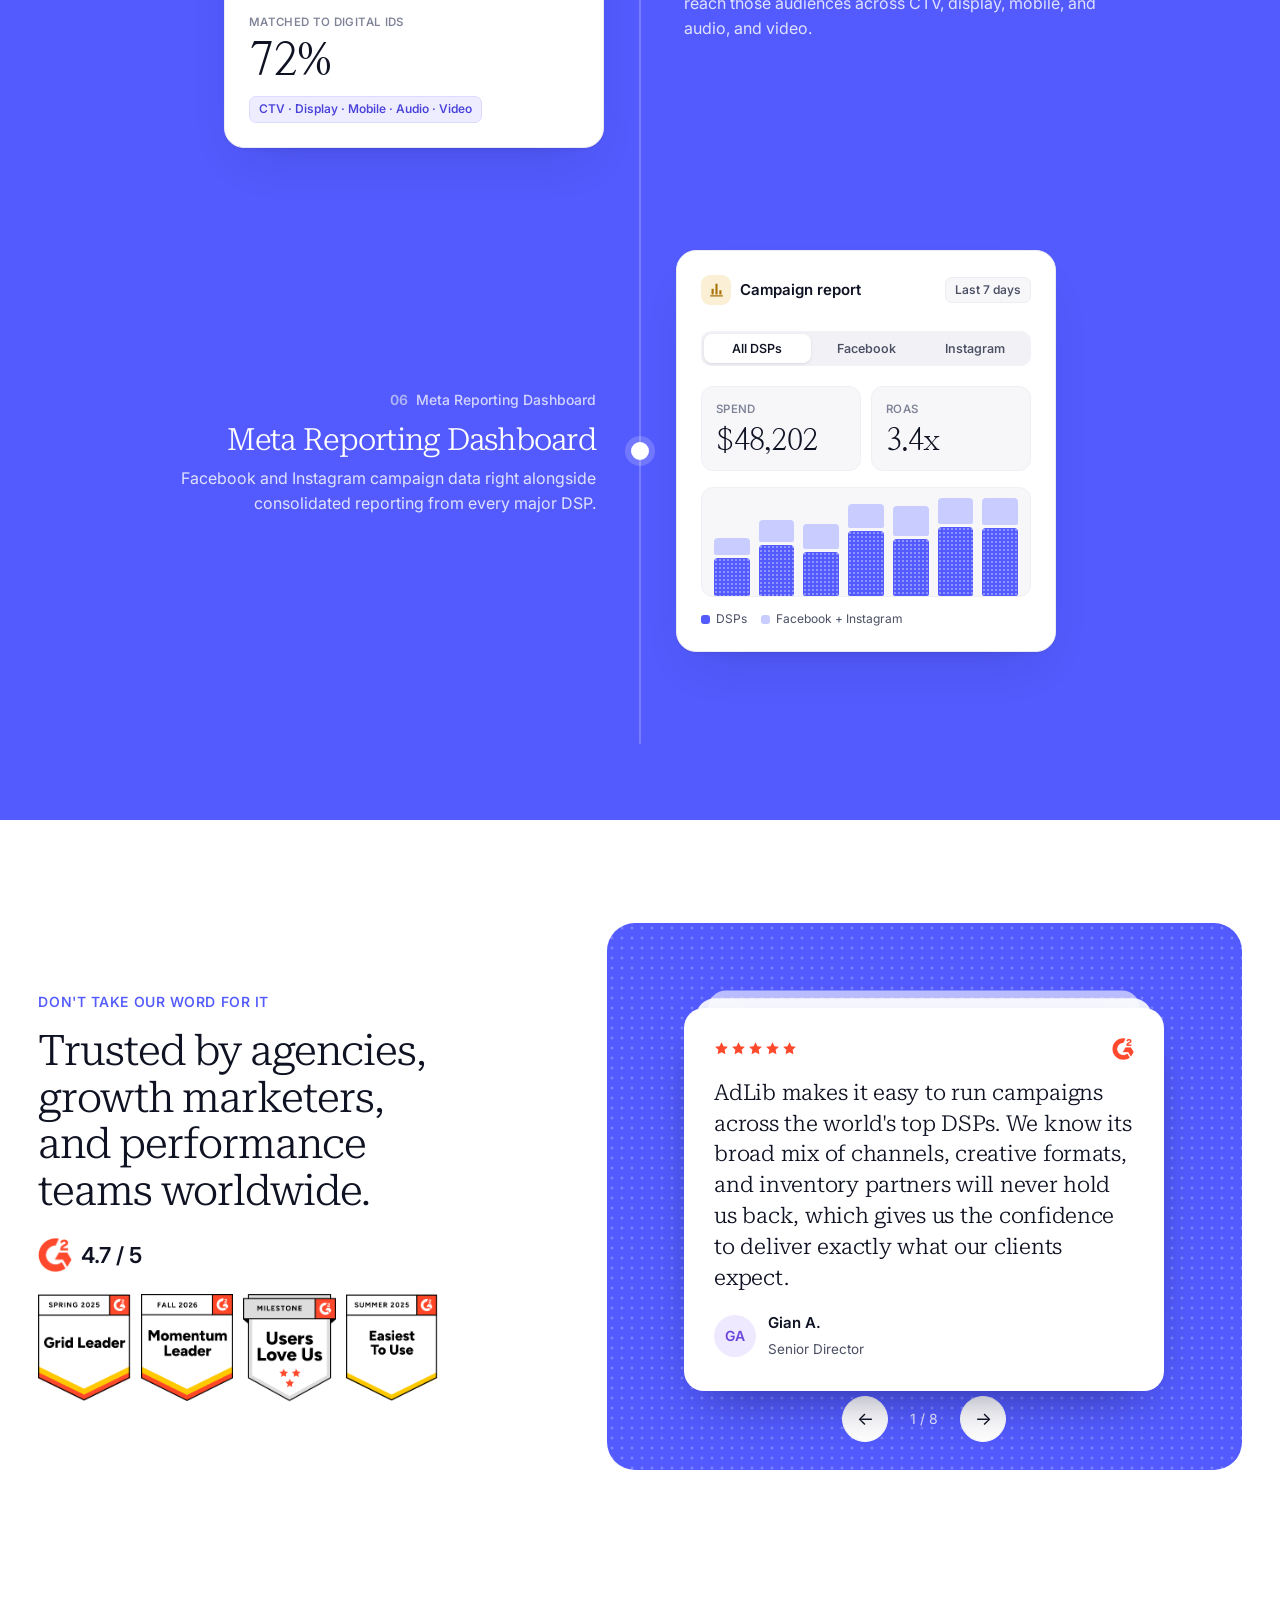
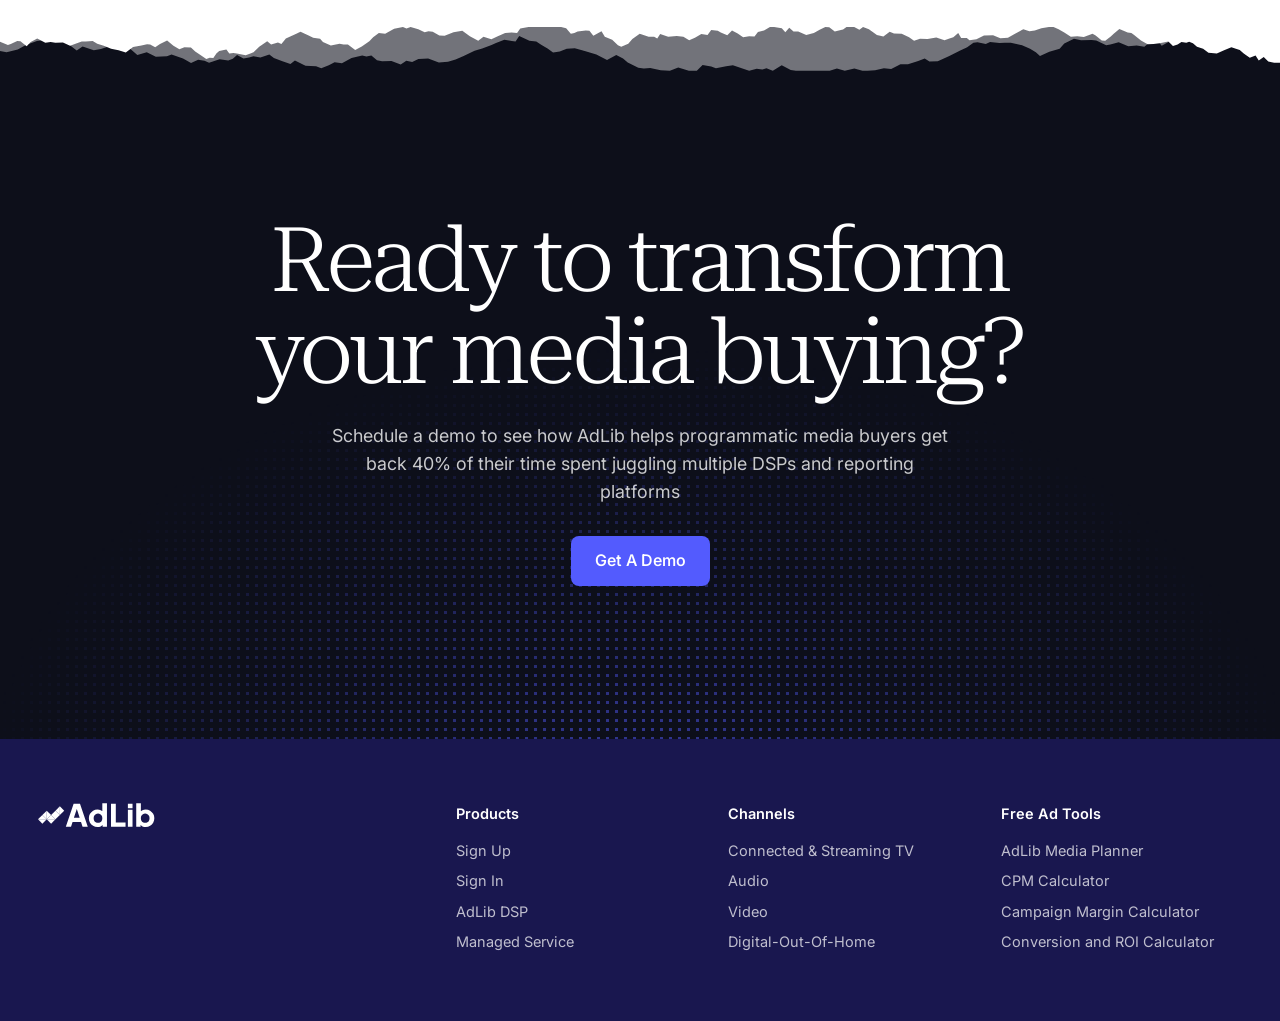
==== commit 2161b47a: "Use the purple review deck for the testimonial section Co-Authored-By: Claude Fable 5.2 <noreply@ant" ====
--- a/index.html
+++ b/index.html
@@ -10,8 +10,9 @@
 <link rel="preconnect" href="https://fonts.googleapis.com">
 <link rel="preconnect" href="https://fonts.gstatic.com" crossorigin>
 <link href="https://fonts.googleapis.com/css2?family=Inter:opsz,wght@14..32,100..900&family=Roboto+Serif:opsz,wght@8..144,100..900&family=Nanum+Myeongjo:wght@400;700&display=swap" rel="stylesheet">
-<link rel="stylesheet" href="styles.css?v=22">
-<link rel="stylesheet" href="reach.css?v=22">
+<link rel="stylesheet" href="styles.css?v=25">
+<link rel="stylesheet" href="reach.css?v=25">
+<link rel="stylesheet" href="proof.css?v=25">
 <script>document.documentElement.classList.add('js')</script>
 </head>
 <body>
@@ -102,7 +103,7 @@
     <!-- AdLib's four qualities, in the original order, with the original copy under plainer titles -->
     <div class="rail reveal" id="rail" tabindex="0" role="group" aria-label="Simplicity, Automation, Premium Inventory and Growth Partnership">
       <article class="tile">
-        <div class="tile__art"><img class="object" src="assets/objects/lightswitch.jpg?v=22" alt="A vintage light switch printed in halftone, with a purple paper toggle and a torn media plan" loading="lazy" draggable="false" width="1024" height="1024"></div>
+        <div class="tile__art"><img class="object" src="assets/objects/lightswitch.jpg?v=25" alt="A vintage light switch printed in halftone, with a purple paper toggle and a torn media plan" loading="lazy" draggable="false" width="1024" height="1024"></div>
         <span class="tile__tag"><b>01</b>Simplicity</span>
         <h3>Launch campaigns without the tech hassle</h3>
         <p>Programmatic doesn't have to be complicated. AdLib eliminates the tech barriers so marketers can execute and scale instantly.</p>
@@ -149,7 +150,7 @@
         <div class="dsps__row">
           <span class="dsp"><img src="assets/marks/m01.png" alt="">Amazon DSP</span>
           <span class="dsp"><img src="assets/marks/m02.png" alt="">Beeswax</span>
-          <span class="dsp"><img src="assets/marks/m04.png?v=22" alt="">Criteo</span>
+          <span class="dsp"><img src="assets/marks/m04.png?v=25" alt="">Criteo</span>
           <span class="dsp"><img src="assets/marks/m03.png" alt="">Broadsign</span>
           <span class="dsp"><img src="assets/marks/m05.png" alt="">DV360</span>
           <span class="dsp"><img src="assets/marks/m06.png" alt="">Magnite</span>
@@ -247,6 +248,7 @@
 <section class="proof" id="success">
   <div class="proof__in">
     <div class="proof__head reveal">
+      <p class="eyebrow">Don't take our word for it</p>
       <h2>Trusted by agencies, growth marketers, and performance teams worldwide.</h2>
       <div class="rated rated--lg"><img src="assets/badges/g2-logo-png_seeklogo-407782-1.png" alt="G2" width="34" height="34" loading="lazy"><strong>4.7 / 5</strong></div>
       <div class="medals">
@@ -256,19 +258,9 @@
         <img src="assets/badges/easiet-to-use-summer-2025.png" alt="G2 Easiest To Use" loading="lazy">
       </div>
     </div>
-    <div class="quotes reveal" id="quotes">
-      <figure class="on">
-        <blockquote>AdLib makes it easy to run campaigns across the world's top DSPs. We know its broad mix of channels, creative formats, and inventory partners will never hold us back.</blockquote>
-        <figcaption><img src="assets/people/pedro.jpg" alt="" width="52" height="52" loading="lazy"><span><b>Pedro Paulo M.</b>Head of Media Operations</span></figcaption>
-      </figure>
-      <figure>
-        <blockquote>Having access to a diverse range of programmatic offerings across leading DSPs and SSPs&hellip; has consistently proven to be a highly effective strategy.</blockquote>
-        <figcaption><img src="assets/people/gian.jpg" alt="" width="52" height="52" loading="lazy"><span><b>Gian A.</b>Senior Director</span></figcaption>
-      </figure>
-      <div class="quotes__nav">
-        <button type="button" id="qPrev" aria-label="Previous quote">←</button>
-        <button type="button" id="qNext" aria-label="Next quote">→</button>
-      </div>
+    <div class="deck__stage reveal">
+      <div class="deck" id="deck"></div>
+      <div class="deck__nav"><button type="button" id="deckPrev" aria-label="Previous review">←</button><span id="deckCount">1 / 8</span><button type="button" id="deckNext" aria-label="Next review">→</button></div>
     </div>
   </div>
 </section>
@@ -310,7 +302,8 @@
   </div>
 </footer>
 
-<script src="app.js?v=22"></script>
-<script src="reach.js?v=22"></script>
+<script src="app.js?v=25"></script>
+<script src="reach.js?v=25"></script>
+<script src="proof.js?v=25"></script>
 </body>
 </html>
--- a/proof.css
+++ b/proof.css
@@ -0,0 +1,39 @@
+/* Testimonials: a deck of G2 review cards on the primary purple (Stack .1). Builds on styles.css. */
+.proof__in{align-items:center}
+.proof .eyebrow{font-size:14px;font-weight:550;letter-spacing:.04em;text-transform:uppercase;color:var(--purple);margin-bottom:16px}
+
+.deck__stage{border-radius:28px;padding:clamp(32px,4vw,56px) clamp(20px,4vw,56px) 28px;background-color:var(--purple);background-image:radial-gradient(circle,rgba(255,255,255,.24) 1.3px,transparent 1.7px);background-size:10px 10px}
+.deck{position:relative;height:400px;max-width:480px;margin:auto}
+
+.rv{display:flex;flex-direction:column;gap:18px;margin:0;padding:30px;border-radius:20px;background:#fff;box-shadow:0 24px 50px -24px rgba(13,15,60,.55)}
+.rv blockquote{font:300 22px/1.4 var(--serif);letter-spacing:-.012em;color:var(--ink)}
+.rv__top{display:flex;align-items:center;justify-content:space-between}
+.rv__top img{width:22px;height:22px}
+.rv .stars{display:flex;gap:2px;color:#FF492C}
+.rv .stars svg{width:15px;height:15px;fill:currentColor}
+.rv figcaption{margin-top:auto}
+.who{display:flex;align-items:center;gap:12px}
+.av{display:grid;place-items:center;width:42px;height:42px;border-radius:50%;flex:none;font:600 14px/1 var(--sans);font-style:normal;background:var(--bg,#EEE9FE);color:var(--fg,#6A45DC)}
+.who b{display:block;font-weight:600;font-size:15px}
+.who span span{font-size:13.5px;color:var(--ink-2)}
+
+.deck .rv{position:absolute;left:0;right:0;top:34px;min-height:330px;transition:opacity .55s ease,transform .75s var(--glide)}
+.deck .rv[data-pos="0"]{z-index:5;opacity:1;transform:none}
+.deck .rv[data-pos="1"]{z-index:4;opacity:.9;transform:translateY(-18px) scale(.95)}
+.deck .rv[data-pos="2"]{z-index:3;opacity:.6;transform:translateY(-34px) scale(.9)}
+.deck .rv[data-pos="x"]{z-index:1;opacity:0;transform:translateY(-44px) scale(.86);pointer-events:none}
+.deck .rv[data-pos="out"]{z-index:6;opacity:0;transform:translate(46px,60px) rotate(5deg)}
+
+.deck__nav{display:flex;align-items:center;justify-content:center;gap:14px;margin-top:22px}
+.deck__nav button{width:46px;height:46px;border-radius:50%;border:1px solid #fff;background:#fff;font-size:18px;transition:background-color .25s,color .25s,border-color .25s}
+.deck__nav button:hover{background:var(--navy);border-color:var(--navy);color:#fff}
+.deck__nav span{font-size:14px;color:rgba(255,255,255,.85);min-width:44px;text-align:center}
+
+@media (max-width:900px){
+  .deck{height:470px}
+  .deck .rv{min-height:400px;padding:24px}
+  .rv blockquote{font-size:19px}
+}
+@media (prefers-reduced-motion:reduce){
+  .deck .rv{transition:none!important}
+}
